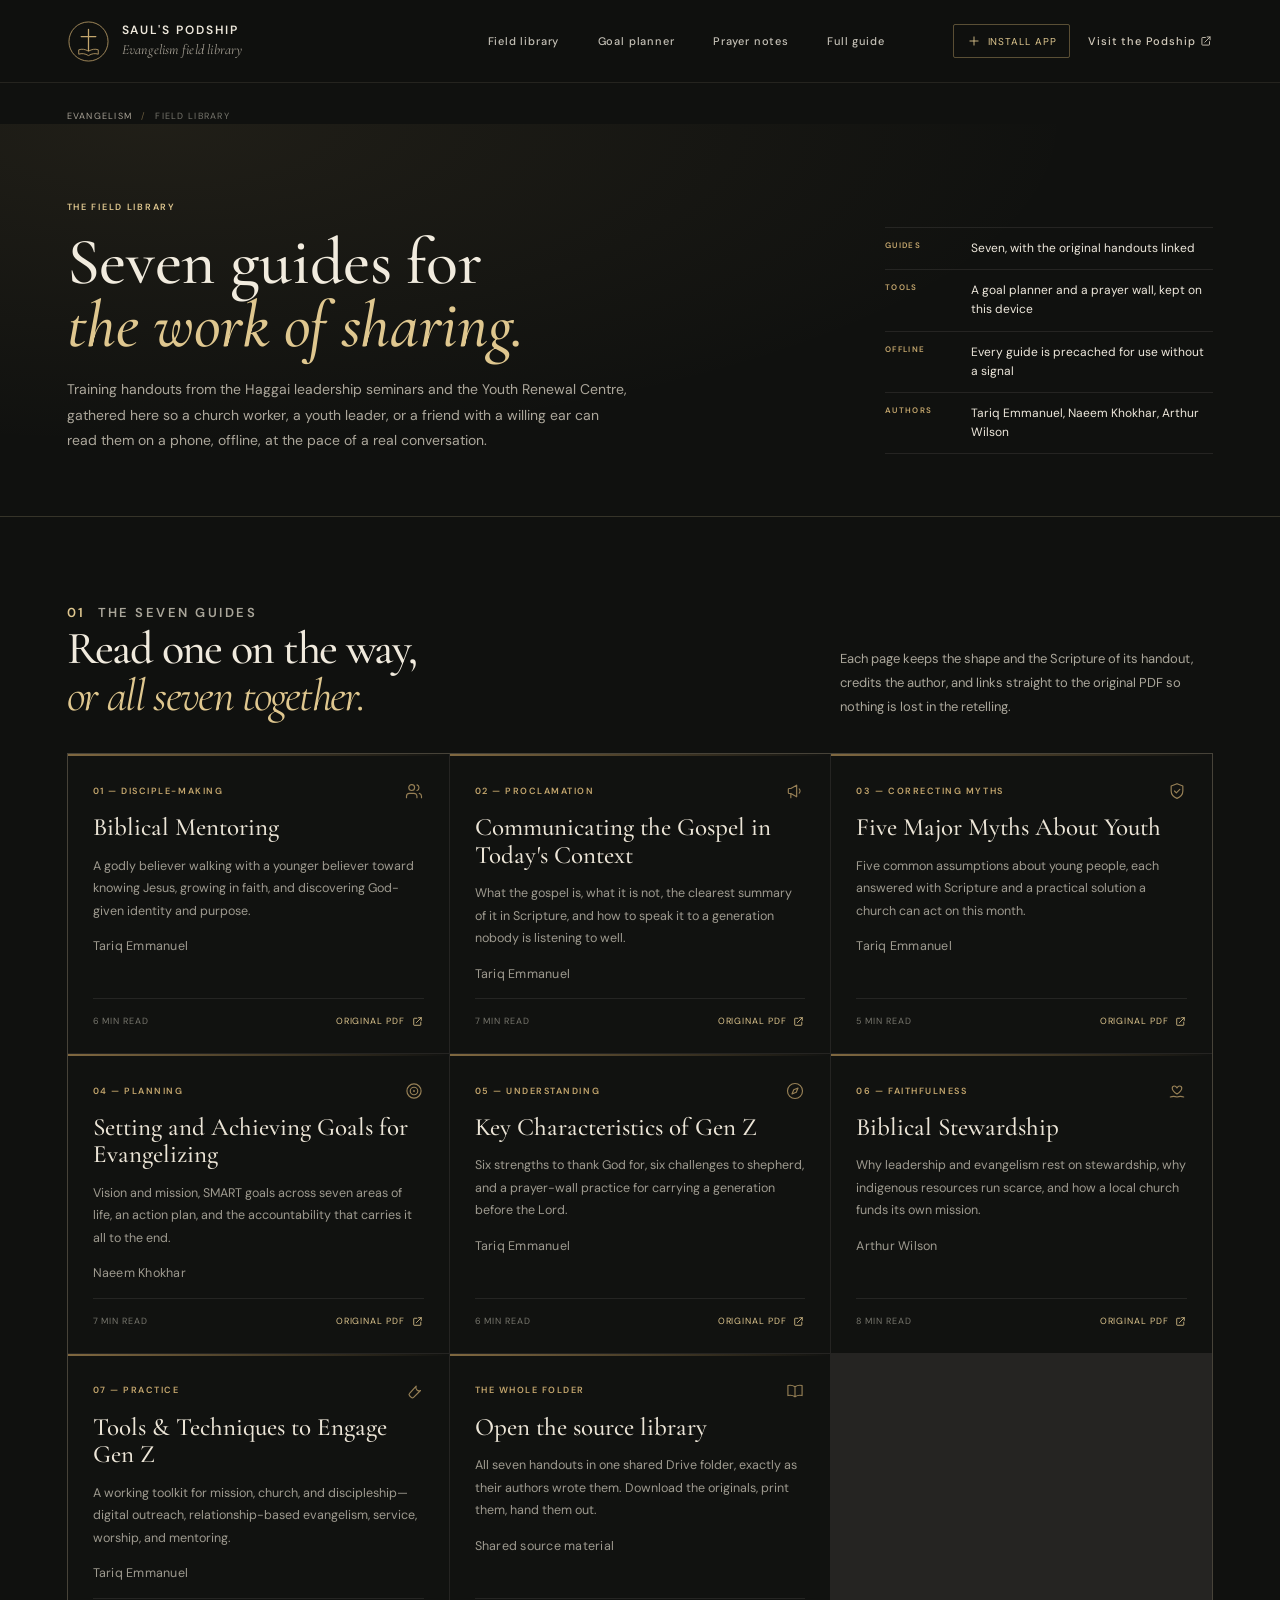
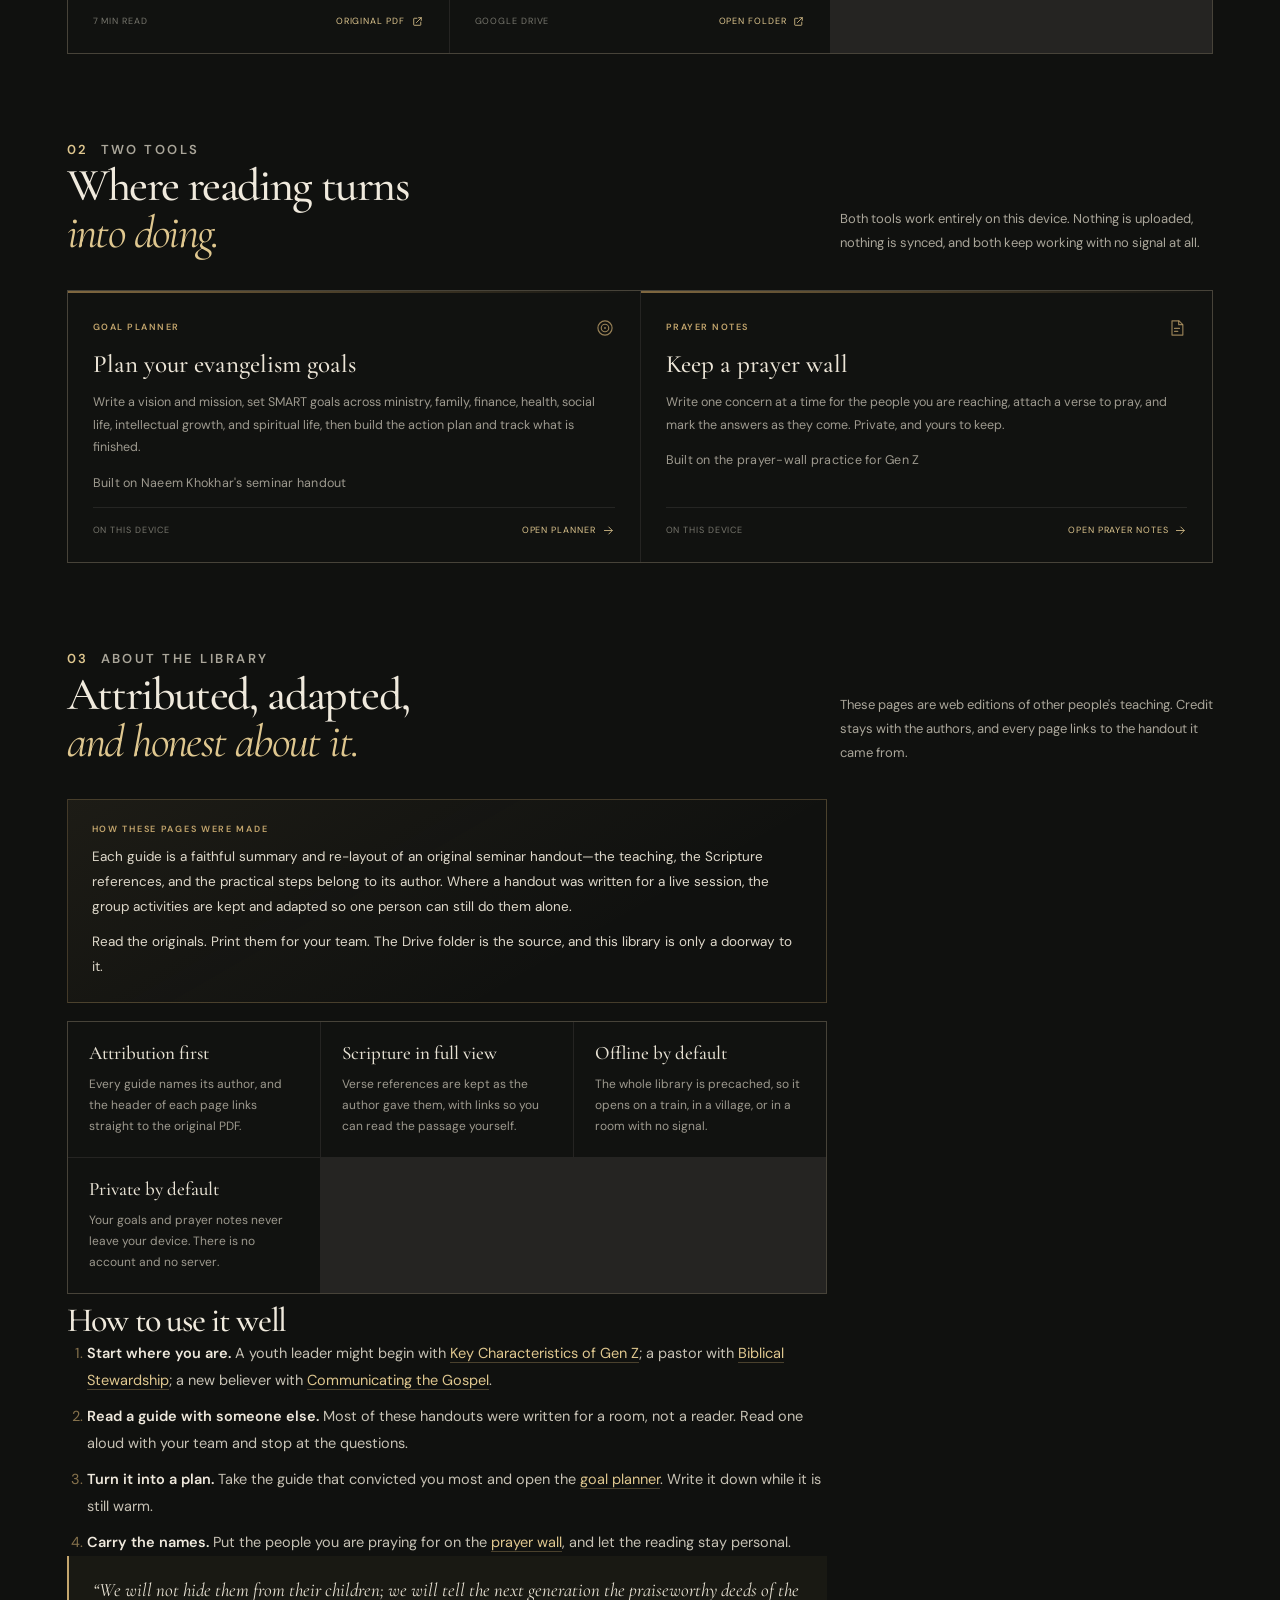
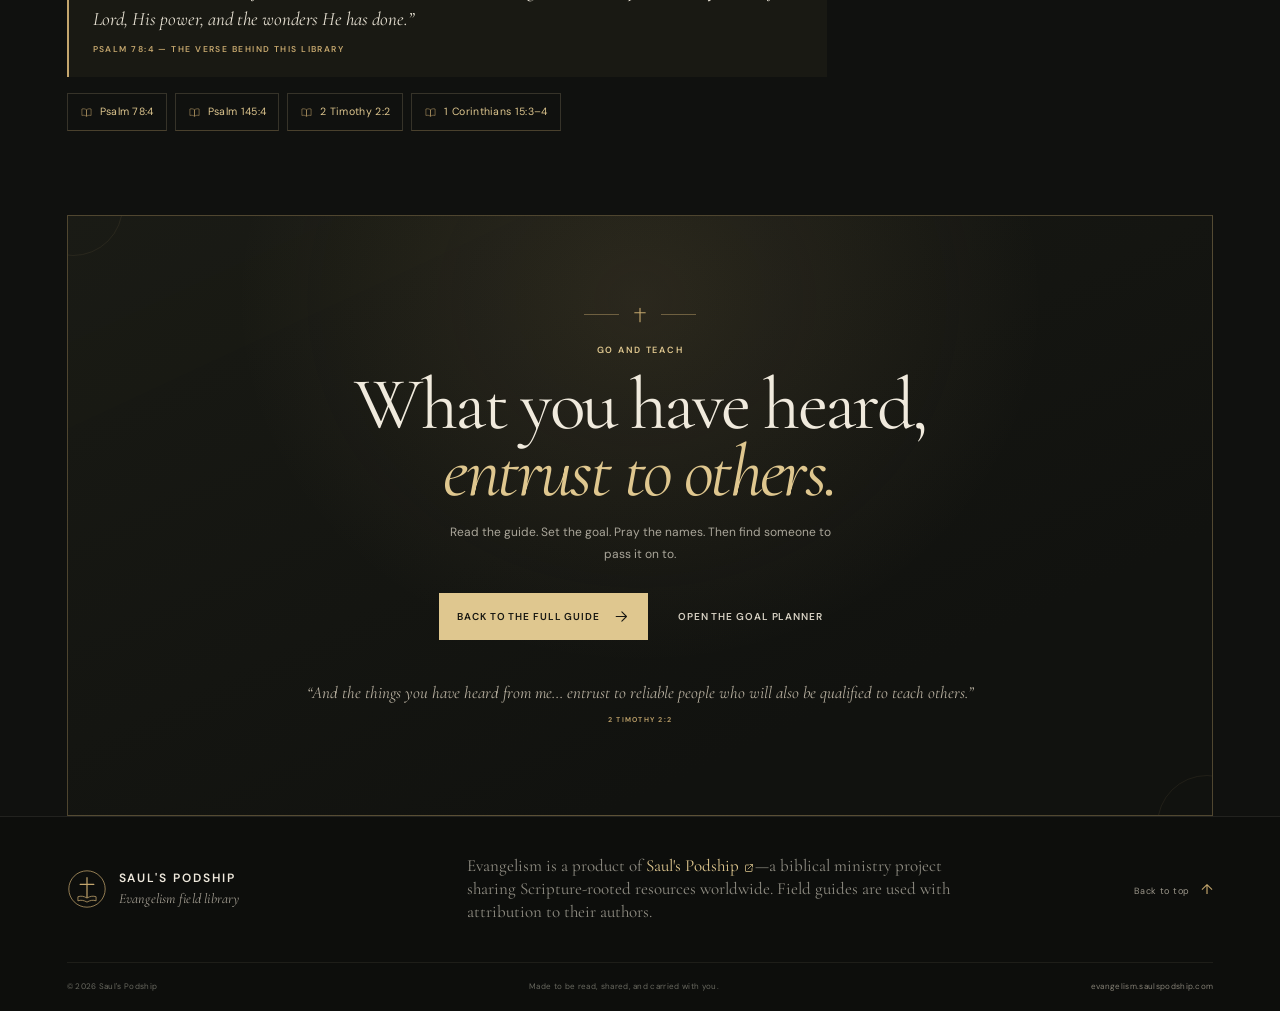
==== library/index.html @ 10848ea8 "Add the PDF-based evangelism field library Adds /library/ as a second axis of the site: seven attrib" ====
<!doctype html>
<html lang="en">
<head>
  <meta charset="utf-8">
  <meta name="viewport" content="width=device-width, initial-scale=1">
  <meta name="theme-color" content="#10110f">
  <meta name="color-scheme" content="dark">
  <meta name="mobile-web-app-capable" content="yes">
  <meta name="apple-mobile-web-app-capable" content="yes">
  <meta name="apple-mobile-web-app-title" content="Field Library">
  <meta name="apple-mobile-web-app-status-bar-style" content="black-translucent">
  <meta name="description" content="The Evangelism Field Library from Saul's Podship: seven attributed guides on mentoring, communicating the gospel, Gen Z, stewardship, and goal setting—plus an on-device goal planner and prayer-note tool.">
  <meta property="og:type" content="website">
  <meta property="og:title" content="The Field Library — Evangelism by Saul's Podship">
  <meta property="og:description" content="Seven attributed field guides, an evangelism goal planner, and a private prayer wall. Readable offline, carried with you.">
  <meta property="og:url" content="https://evangelism.saulspodship.com/library/">
  <meta property="og:image" content="https://www.saulspodship.com/images/hero/last-supper-v2-1920.jpg">
  <meta name="twitter:card" content="summary_large_image">
  <link rel="canonical" href="https://evangelism.saulspodship.com/library/">
  <link rel="icon" href="../icon.svg" type="image/svg+xml">
  <link rel="apple-touch-icon" href="../icons/icon-192.png">
  <link rel="manifest" href="../manifest.webmanifest">
  <link rel="preconnect" href="https://fonts.googleapis.com">
  <link rel="preconnect" href="https://fonts.gstatic.com" crossorigin>
  <link href="https://fonts.googleapis.com/css2?family=Cormorant+Garamond:ital,wght@0,400;0,500;0,600;1,400;1,500;1,600&family=DM+Sans:wght@400;500;600;700&display=swap" rel="stylesheet">
  <link rel="stylesheet" href="../styles.css">
  <link rel="stylesheet" href="./library.css">
  <title>The Field Library — Evangelism by Saul's Podship</title>
  <script type="application/ld+json">
    {
      "@context": "https://schema.org",
      "@type": "CollectionPage",
      "name": "The Field Library — Evangelism by Saul's Podship",
      "url": "https://evangelism.saulspodship.com/library/",
      "description": "Seven attributed field guides on evangelism, mentoring, Gen Z, stewardship, and goal setting, with an on-device goal planner and prayer-note tool.",
      "isPartOf": { "@type": "WebApplication", "name": "Evangelism — A field guide by Saul's Podship", "url": "https://evangelism.saulspodship.com/" },
      "publisher": { "@type": "Organization", "name": "Saul's Podship", "url": "https://www.saulspodship.com/" }
    }
  </script>
</head>
<body>
  <a class="skip-link" href="#main">Skip to content</a>
  <svg class="icon-definitions" xmlns="http://www.w3.org/2000/svg" aria-hidden="true" focusable="false">
    <symbol id="icon-arrow" viewBox="0 0 24 24"><path d="M4.5 12h14M12.5 5.5 19 12l-6.5 6.5" fill="none" stroke="currentColor" stroke-linecap="round" stroke-linejoin="round" stroke-width="1.5"/></symbol>
    <symbol id="icon-external" viewBox="0 0 24 24"><path d="M14 5h5v5M19 5l-9 9M18 13v5a1 1 0 0 1-1 1H6a1 1 0 0 1-1-1V7a1 1 0 0 1 1-1h5" fill="none" stroke="currentColor" stroke-linecap="round" stroke-linejoin="round" stroke-width="1.5"/></symbol>
    <symbol id="icon-plus" viewBox="0 0 24 24"><path d="M12 5v14M5 12h14" fill="none" stroke="currentColor" stroke-linecap="round" stroke-width="1.5"/></symbol>
    <symbol id="icon-spark" viewBox="0 0 24 24"><path d="M12 2.8 14.2 9.8 21.2 12l-7 2.2-2.2 7-2.2-7L2.8 12l7-2.2L12 2.8Z" fill="none" stroke="currentColor" stroke-linejoin="round" stroke-width="1.35"/></symbol>
    <symbol id="icon-book" viewBox="0 0 24 24"><path d="M3.5 5.5c3.1-.9 5.8-.4 8.5 1.5v12c-2.7-1.9-5.4-2.4-8.5-1.5v-12ZM20.5 5.5c-3.1-.9-5.8-.4-8.5 1.5v12c2.7-1.9 5.4-2.4 8.5-1.5v-12Z" fill="none" stroke="currentColor" stroke-linejoin="round" stroke-width="1.35"/></symbol>
    <symbol id="icon-cross" viewBox="0 0 24 24"><path d="M12 3v18M5 9h14" fill="none" stroke="currentColor" stroke-linecap="round" stroke-width="1.5"/></symbol>
    <symbol id="icon-people" viewBox="0 0 24 24"><path d="M15.5 20v-1.6a3.6 3.6 0 0 0-3.6-3.6H6.6A3.6 3.6 0 0 0 3 18.4V20M9.25 11.4a3.5 3.5 0 1 0 0-7 3.5 3.5 0 0 0 0 7ZM21 20v-1.6a3.6 3.6 0 0 0-2.7-3.48M15.6 4.62a3.6 3.6 0 0 1 0 6.76" fill="none" stroke="currentColor" stroke-linecap="round" stroke-linejoin="round" stroke-width="1.4"/></symbol>
    <symbol id="icon-compass" viewBox="0 0 24 24"><circle cx="12" cy="12" r="9" fill="none" stroke="currentColor" stroke-width="1.4"/><path d="m15.6 8.4-2.1 5.1-5.1 2.1 2.1-5.1 5.1-2.1Z" fill="none" stroke="currentColor" stroke-linejoin="round" stroke-width="1.4"/></symbol>
    <symbol id="icon-megaphone" viewBox="0 0 24 24"><path d="M4 10v4a1 1 0 0 0 1 1h2l7 4V5L7 9H5a1 1 0 0 0-1 1ZM17 9.5a3.5 3.5 0 0 1 0 5M7 15v5" fill="none" stroke="currentColor" stroke-linecap="round" stroke-linejoin="round" stroke-width="1.4"/></symbol>
    <symbol id="icon-target" viewBox="0 0 24 24"><circle cx="12" cy="12" r="8.5" fill="none" stroke="currentColor" stroke-width="1.4"/><circle cx="12" cy="12" r="4.5" fill="none" stroke="currentColor" stroke-width="1.4"/><circle cx="12" cy="12" r="1.1" fill="currentColor"/></symbol>
    <symbol id="icon-shield" viewBox="0 0 24 24"><path d="M12 3.2 19 6v6c0 4.2-2.9 7.2-7 8.8-4.1-1.6-7-4.6-7-8.8V6l7-2.8Z" fill="none" stroke="currentColor" stroke-linejoin="round" stroke-width="1.4"/><path d="m9 12 2.2 2.2L15.4 10" fill="none" stroke="currentColor" stroke-linecap="round" stroke-linejoin="round" stroke-width="1.4"/></symbol>
    <symbol id="icon-chart" viewBox="0 0 24 24"><path d="M4 20h16M7.5 20v-6.5M12 20V7M16.5 20v-9.5" fill="none" stroke="currentColor" stroke-linecap="round" stroke-width="1.5"/></symbol>
    <symbol id="icon-tool" viewBox="0 0 24 24"><path d="M14.6 6.2a3.9 3.9 0 0 0 5.2 5.2l-8.3 8.3a2 2 0 0 1-2.8 0l-2-2a2 2 0 0 1 0-2.8l7.9-8.7Z" fill="none" stroke="currentColor" stroke-linecap="round" stroke-linejoin="round" stroke-width="1.4"/></symbol>
    <symbol id="icon-note" viewBox="0 0 24 24"><path d="M6 3.5h8.5L19 8v12.5H6V3.5Z" fill="none" stroke="currentColor" stroke-linejoin="round" stroke-width="1.4"/><path d="M14 3.7V8h4.3M9 12.5h6M9 16h4" fill="none" stroke="currentColor" stroke-linecap="round" stroke-width="1.4"/></symbol>
    <symbol id="icon-lock" viewBox="0 0 24 24"><rect x="5" y="10.5" width="14" height="9.5" rx="1.6" fill="none" stroke="currentColor" stroke-width="1.4"/><path d="M8.5 10.5V8a3.5 3.5 0 0 1 7 0v2.5" fill="none" stroke="currentColor" stroke-linecap="round" stroke-width="1.4"/></symbol>
    <symbol id="icon-check" viewBox="0 0 24 24"><path d="m5 12.5 4.5 4.5L19 7" fill="none" stroke="currentColor" stroke-linecap="round" stroke-linejoin="round" stroke-width="1.6"/></symbol>
    <symbol id="icon-hands" viewBox="0 0 24 24"><path d="M12 8.4S10.8 6 8.9 6a2.6 2.6 0 0 0-2.6 2.6c0 3.2 5.7 7 5.7 7s5.7-3.8 5.7-7A2.6 2.6 0 0 0 15.1 6C13.2 6 12 8.4 12 8.4Z" fill="none" stroke="currentColor" stroke-linejoin="round" stroke-width="1.4"/><path d="M4 19.2c2.6-1 5.3-1 8 0 2.7-1 5.4-1 8 0" fill="none" stroke="currentColor" stroke-linecap="round" stroke-width="1.4"/></symbol>
  </svg>

  <header class="site-header">
    <div class="container header-inner">
      <a class="brand" href="../index.html#top" aria-label="Saul's Podship Evangelism, back to the main guide">
        <span class="brand-mark" aria-hidden="true">
          <svg viewBox="0 0 44 44" fill="none">
            <circle cx="22" cy="22" r="20" stroke="currentColor" stroke-width=".8"/>
            <path d="M22 9.5v25M14.5 17h15" stroke="currentColor" stroke-width="1.3" stroke-linecap="round"/>
            <path d="M12 30.5c3.2-1.1 6.4-.7 10 1.4 3.6-2.1 6.8-2.5 10-1.4V35c-3.2-1.1-6.4-.7-10 1.4-3.6-2.1-6.8-2.5-10-1.4v-4.5Z" fill="#10110f" stroke="currentColor" stroke-width=".85" stroke-linejoin="round"/>
          </svg>
        </span>
        <span class="brand-copy">
          <strong>Saul's Podship</strong>
          <span>Evangelism field library</span>
        </span>
      </a>

      <nav class="primary-nav" id="primary-navigation" aria-label="Main navigation">
        <a href="./index.html" aria-current="page">Field library</a>
        <a href="./goal-planner.html">Goal planner</a>
        <a href="./prayer-notes.html">Prayer notes</a>
        <a href="../index.html">Full guide</a>
      </nav>

      <div class="header-actions">
        <button class="install-button" id="install-app" type="button" aria-label="Install the Evangelism field guide">
          <svg class="icon" aria-hidden="true"><use href="#icon-plus"/></svg>
          <span>Install app</span>
        </button>
        <a class="header-parent-link" href="https://www.saulspodship.com/" target="_blank" rel="noopener noreferrer">
          Visit the Podship <svg class="icon" aria-hidden="true"><use href="#icon-external"/></svg>
        </a>
      </div>

      <button class="menu-toggle" id="menu-toggle" type="button" aria-expanded="false" aria-controls="primary-navigation" aria-label="Open navigation menu">
        <span></span><span></span>
      </button>
    </div>
  </header>

  <main id="main">
    <nav class="container lib-breadcrumb" aria-label="Breadcrumb">
      <a href="../index.html">Evangelism</a>
      <span aria-hidden="true">/</span>
      <span>Field library</span>
    </nav>

    <section class="lib-hero" aria-labelledby="library-title">
      <div class="container lib-hero-inner">
        <div>
          <p class="section-kicker"><span>THE FIELD LIBRARY</span></p>
          <h1 id="library-title">Seven guides for<br><em>the work of sharing.</em></h1>
          <p class="lib-lede">Training handouts from the Haggai leadership seminars and the Youth Renewal Centre, gathered here so a church worker, a youth leader, or a friend with a willing ear can read them on a phone, offline, at the pace of a real conversation.</p>
        </div>
        <div class="lib-hero-aside">
          <ul class="lib-meta-list">
            <li><span class="lib-meta-label">Guides</span><span>Seven, with the original handouts linked</span></li>
            <li><span class="lib-meta-label">Tools</span><span>A goal planner and a prayer wall, kept on this device</span></li>
            <li><span class="lib-meta-label">Offline</span><span>Every guide is precached for use without a signal</span></li>
            <li><span class="lib-meta-label">Authors</span><span>Tariq Emmanuel, Naeem Khokhar, Arthur Wilson</span></li>
          </ul>
        </div>
      </div>
    </section>

    <section class="lib-section" aria-labelledby="guides-title">
      <div class="container">
        <div class="lib-section-head">
          <div>
            <p class="section-kicker"><span>01</span> THE SEVEN GUIDES</p>
            <h2 id="guides-title">Read one on the way,<br><em>or all seven together.</em></h2>
          </div>
          <p>Each page keeps the shape and the Scripture of its handout, credits the author, and links straight to the original PDF so nothing is lost in the retelling.</p>
        </div>

        <div class="lib-grid">
          <article class="lib-card">
            <span class="lib-card-tag" aria-hidden="true"></span>
            <div class="lib-card-top"><span>01 — Disciple-making</span><svg class="icon" aria-hidden="true"><use href="#icon-people"/></svg></div>
            <h3><a href="./biblical-mentoring.html">Biblical Mentoring</a></h3>
            <p>A godly believer walking with a younger believer toward knowing Jesus, growing in faith, and discovering God-given identity and purpose.</p>
            <p class="lib-author">Tariq Emmanuel</p>
            <div class="lib-card-foot">
              <span>6 min read</span>
              <a href="https://drive.google.com/file/d/1ynScrq-O4q6jLGSAir9Ioj8bhAijaUOs/view" target="_blank" rel="noopener noreferrer">Original PDF <svg class="icon" aria-hidden="true"><use href="#icon-external"/></svg></a>
            </div>
          </article>

          <article class="lib-card">
            <span class="lib-card-tag" aria-hidden="true"></span>
            <div class="lib-card-top"><span>02 — Proclamation</span><svg class="icon" aria-hidden="true"><use href="#icon-megaphone"/></svg></div>
            <h3><a href="./communicating-the-gospel.html">Communicating the Gospel in Today's Context</a></h3>
            <p>What the gospel is, what it is not, the clearest summary of it in Scripture, and how to speak it to a generation nobody is listening to well.</p>
            <p class="lib-author">Tariq Emmanuel</p>
            <div class="lib-card-foot">
              <span>7 min read</span>
              <a href="https://drive.google.com/file/d/19FvlzuVMt7J4-38k6rBuWRopaPfUZZEh/view" target="_blank" rel="noopener noreferrer">Original PDF <svg class="icon" aria-hidden="true"><use href="#icon-external"/></svg></a>
            </div>
          </article>

          <article class="lib-card">
            <span class="lib-card-tag" aria-hidden="true"></span>
            <div class="lib-card-top"><span>03 — Correcting myths</span><svg class="icon" aria-hidden="true"><use href="#icon-shield"/></svg></div>
            <h3><a href="./five-myths-about-youth.html">Five Major Myths About Youth</a></h3>
            <p>Five common assumptions about young people, each answered with Scripture and a practical solution a church can act on this month.</p>
            <p class="lib-author">Tariq Emmanuel</p>
            <div class="lib-card-foot">
              <span>5 min read</span>
              <a href="https://drive.google.com/file/d/1_p_4QWaXcfVRJP1x6jk6FS_qruJcHsa_/view" target="_blank" rel="noopener noreferrer">Original PDF <svg class="icon" aria-hidden="true"><use href="#icon-external"/></svg></a>
            </div>
          </article>

          <article class="lib-card">
            <span class="lib-card-tag" aria-hidden="true"></span>
            <div class="lib-card-top"><span>04 — Planning</span><svg class="icon" aria-hidden="true"><use href="#icon-target"/></svg></div>
            <h3><a href="./setting-goals-for-evangelism.html">Setting and Achieving Goals for Evangelizing</a></h3>
            <p>Vision and mission, SMART goals across seven areas of life, an action plan, and the accountability that carries it all to the end.</p>
            <p class="lib-author">Naeem Khokhar</p>
            <div class="lib-card-foot">
              <span>7 min read</span>
              <a href="https://drive.google.com/file/d/1lPfp-_ON4Vf00RZq3TuOQ8KZ8VHHA5n0/view" target="_blank" rel="noopener noreferrer">Original PDF <svg class="icon" aria-hidden="true"><use href="#icon-external"/></svg></a>
            </div>
          </article>

          <article class="lib-card">
            <span class="lib-card-tag" aria-hidden="true"></span>
            <div class="lib-card-top"><span>05 — Understanding</span><svg class="icon" aria-hidden="true"><use href="#icon-compass"/></svg></div>
            <h3><a href="./key-characteristics-of-gen-z.html">Key Characteristics of Gen Z</a></h3>
            <p>Six strengths to thank God for, six challenges to shepherd, and a prayer-wall practice for carrying a generation before the Lord.</p>
            <p class="lib-author">Tariq Emmanuel</p>
            <div class="lib-card-foot">
              <span>6 min read</span>
              <a href="https://drive.google.com/file/d/18EgAlajohCLAGQwzQD5lpCmKlpyasyIP/view" target="_blank" rel="noopener noreferrer">Original PDF <svg class="icon" aria-hidden="true"><use href="#icon-external"/></svg></a>
            </div>
          </article>

          <article class="lib-card">
            <span class="lib-card-tag" aria-hidden="true"></span>
            <div class="lib-card-top"><span>06 — Faithfulness</span><svg class="icon" aria-hidden="true"><use href="#icon-hands"/></svg></div>
            <h3><a href="./biblical-stewardship.html">Biblical Stewardship</a></h3>
            <p>Why leadership and evangelism rest on stewardship, why indigenous resources run scarce, and how a local church funds its own mission.</p>
            <p class="lib-author">Arthur Wilson</p>
            <div class="lib-card-foot">
              <span>8 min read</span>
              <a href="https://drive.google.com/file/d/13BKESXDSlxWLw25SxBGKwfJGszP_u2Ku/view" target="_blank" rel="noopener noreferrer">Original PDF <svg class="icon" aria-hidden="true"><use href="#icon-external"/></svg></a>
            </div>
          </article>

          <article class="lib-card">
            <span class="lib-card-tag" aria-hidden="true"></span>
            <div class="lib-card-top"><span>07 — Practice</span><svg class="icon" aria-hidden="true"><use href="#icon-tool"/></svg></div>
            <h3><a href="./tools-to-engage-gen-z.html">Tools &amp; Techniques to Engage Gen Z</a></h3>
            <p>A working toolkit for mission, church, and discipleship—digital outreach, relationship-based evangelism, service, worship, and mentoring.</p>
            <p class="lib-author">Tariq Emmanuel</p>
            <div class="lib-card-foot">
              <span>7 min read</span>
              <a href="https://drive.google.com/file/d/19NKC6oGOgboirW8AQMB58JGB5kgbtbKB/view" target="_blank" rel="noopener noreferrer">Original PDF <svg class="icon" aria-hidden="true"><use href="#icon-external"/></svg></a>
            </div>
          </article>

          <article class="lib-card">
            <span class="lib-card-tag" aria-hidden="true"></span>
            <div class="lib-card-top"><span>The whole folder</span><svg class="icon" aria-hidden="true"><use href="#icon-book"/></svg></div>
            <h3><a href="https://drive.google.com/drive/folders/1Azu7Ndf65LwCeRXCYWHmKSQZjse1ZVE-" target="_blank" rel="noopener noreferrer">Open the source library</a></h3>
            <p>All seven handouts in one shared Drive folder, exactly as their authors wrote them. Download the originals, print them, hand them out.</p>
            <p class="lib-author">Shared source material</p>
            <div class="lib-card-foot">
              <span>Google Drive</span>
              <a href="https://drive.google.com/drive/folders/1Azu7Ndf65LwCeRXCYWHmKSQZjse1ZVE-" target="_blank" rel="noopener noreferrer">Open folder <svg class="icon" aria-hidden="true"><use href="#icon-external"/></svg></a>
            </div>
          </article>
        </div>
      </div>
    </section>

    <section class="lib-section" aria-labelledby="tools-title">
      <div class="container">
        <div class="lib-section-head">
          <div>
            <p class="section-kicker"><span>02</span> TWO TOOLS</p>
            <h2 id="tools-title">Where reading turns<br><em>into doing.</em></h2>
          </div>
          <p>Both tools work entirely on this device. Nothing is uploaded, nothing is synced, and both keep working with no signal at all.</p>
        </div>

        <div class="lib-grid lib-grid-two">
          <article class="lib-card">
            <span class="lib-card-tag" aria-hidden="true"></span>
            <div class="lib-card-top"><span>Goal planner</span><svg class="icon" aria-hidden="true"><use href="#icon-target"/></svg></div>
            <h3><a href="./goal-planner.html">Plan your evangelism goals</a></h3>
            <p>Write a vision and mission, set SMART goals across ministry, family, finance, health, social life, intellectual growth, and spiritual life, then build the action plan and track what is finished.</p>
            <p class="lib-author">Built on Naeem Khokhar's seminar handout</p>
            <div class="lib-card-foot">
              <span>On this device</span>
              <a href="./goal-planner.html">Open planner <svg class="icon" aria-hidden="true"><use href="#icon-arrow"/></svg></a>
            </div>
          </article>

          <article class="lib-card">
            <span class="lib-card-tag" aria-hidden="true"></span>
            <div class="lib-card-top"><span>Prayer notes</span><svg class="icon" aria-hidden="true"><use href="#icon-note"/></svg></div>
            <h3><a href="./prayer-notes.html">Keep a prayer wall</a></h3>
            <p>Write one concern at a time for the people you are reaching, attach a verse to pray, and mark the answers as they come. Private, and yours to keep.</p>
            <p class="lib-author">Built on the prayer-wall practice for Gen Z</p>
            <div class="lib-card-foot">
              <span>On this device</span>
              <a href="./prayer-notes.html">Open prayer notes <svg class="icon" aria-hidden="true"><use href="#icon-arrow"/></svg></a>
            </div>
          </article>
        </div>
      </div>
    </section>

    <section class="lib-section" aria-labelledby="about-title">
      <div class="container">
        <div class="lib-section-head">
          <div>
            <p class="section-kicker"><span>03</span> ABOUT THE LIBRARY</p>
            <h2 id="about-title">Attributed, adapted,<br><em>and honest about it.</em></h2>
          </div>
          <p>These pages are web editions of other people's teaching. Credit stays with the authors, and every page links to the handout it came from.</p>
        </div>

        <div class="lib-prose">
          <div class="lib-callout">
            <span class="micro-label">HOW THESE PAGES WERE MADE</span>
            <p>Each guide is a faithful summary and re-layout of an original seminar handout—the teaching, the Scripture references, and the practical steps belong to its author. Where a handout was written for a live session, the group activities are kept and adapted so one person can still do them alone.</p>
            <p>Read the originals. Print them for your team. The Drive folder is the source, and this library is only a doorway to it.</p>
          </div>

          <div class="lib-pillars">
            <div class="lib-pillar">
              <b>Attribution first</b>
              <p>Every guide names its author, and the header of each page links straight to the original PDF.</p>
            </div>
            <div class="lib-pillar">
              <b>Scripture in full view</b>
              <p>Verse references are kept as the author gave them, with links so you can read the passage yourself.</p>
            </div>
            <div class="lib-pillar">
              <b>Offline by default</b>
              <p>The whole library is precached, so it opens on a train, in a village, or in a room with no signal.</p>
            </div>
            <div class="lib-pillar">
              <b>Private by default</b>
              <p>Your goals and prayer notes never leave your device. There is no account and no server.</p>
            </div>
          </div>

          <h2>How to use it well</h2>
          <ol>
            <li><strong>Start where you are.</strong> A youth leader might begin with <a href="./key-characteristics-of-gen-z.html">Key Characteristics of Gen Z</a>; a pastor with <a href="./biblical-stewardship.html">Biblical Stewardship</a>; a new believer with <a href="./communicating-the-gospel.html">Communicating the Gospel</a>.</li>
            <li><strong>Read a guide with someone else.</strong> Most of these handouts were written for a room, not a reader. Read one aloud with your team and stop at the questions.</li>
            <li><strong>Turn it into a plan.</strong> Take the guide that convicted you most and open the <a href="./goal-planner.html">goal planner</a>. Write it down while it is still warm.</li>
            <li><strong>Carry the names.</strong> Put the people you are praying for on the <a href="./prayer-notes.html">prayer wall</a>, and let the reading stay personal.</li>
          </ol>

          <blockquote>
            “We will not hide them from their children; we will tell the next generation the praiseworthy deeds of the Lord, His power, and the wonders He has done.”
            <cite>Psalm 78:4 — the verse behind this library</cite>
          </blockquote>
          <div class="lib-verses">
            <a class="lib-verse" href="https://www.bible.com/bible/111/PSA.78.4.NIV" target="_blank" rel="noopener noreferrer"><svg class="icon" aria-hidden="true"><use href="#icon-book"/></svg> Psalm 78:4</a>
            <a class="lib-verse" href="https://www.bible.com/bible/111/PSA.145.4.NIV" target="_blank" rel="noopener noreferrer"><svg class="icon" aria-hidden="true"><use href="#icon-book"/></svg> Psalm 145:4</a>
            <a class="lib-verse" href="https://www.bible.com/bible/111/2TI.2.2.NIV" target="_blank" rel="noopener noreferrer"><svg class="icon" aria-hidden="true"><use href="#icon-book"/></svg> 2 Timothy 2:2</a>
            <a class="lib-verse" href="https://www.bible.com/bible/111/1CO.15.3-4.NIV" target="_blank" rel="noopener noreferrer"><svg class="icon" aria-hidden="true"><use href="#icon-book"/></svg> 1 Corinthians 15:3–4</a>
          </div>
        </div>
      </div>
    </section>

    <section class="lib-section">
      <div class="container">
        <div class="closing-panel">
          <div class="closing-ornament" aria-hidden="true"><span></span><svg class="icon"><use href="#icon-cross"/></svg><span></span></div>
          <p class="section-kicker"><span>GO AND TEACH</span></p>
          <h2>What you have heard,<br><em>entrust to others.</em></h2>
          <p>Read the guide. Set the goal. Pray the names. Then find someone to pass it on to.</p>
          <div class="closing-actions">
            <a class="button button-gold" href="../index.html">Back to the full guide <svg class="icon" aria-hidden="true"><use href="#icon-arrow"/></svg></a>
            <a class="button button-quiet" href="./goal-planner.html">Open the goal planner</a>
          </div>
          <div class="closing-scripture">“And the things you have heard from me… entrust to reliable people who will also be qualified to teach others.” <span>2 TIMOTHY 2:2</span></div>
        </div>
      </div>
    </section>
  </main>

  <footer class="site-footer">
    <div class="container footer-main">
      <a class="brand footer-brand" href="./index.html" aria-label="Return to the field library">
        <span class="brand-mark" aria-hidden="true">
          <svg viewBox="0 0 44 44" fill="none">
            <circle cx="22" cy="22" r="20" stroke="currentColor" stroke-width=".8"/>
            <path d="M22 9.5v25M14.5 17h15" stroke="currentColor" stroke-width="1.3" stroke-linecap="round"/>
            <path d="M12 30.5c3.2-1.1 6.4-.7 10 1.4 3.6-2.1 6.8-2.5 10-1.4V35c-3.2-1.1-6.4-.7-10 1.4-3.6-2.1-6.8-2.5-10-1.4v-4.5Z" fill="#10110f" stroke="currentColor" stroke-width=".85" stroke-linejoin="round"/>
          </svg>
        </span>
        <span class="brand-copy"><strong>Saul's Podship</strong><span>Evangelism field library</span></span>
      </a>
      <div class="footer-statement">
        <p>Evangelism is a product of <a href="https://www.saulspodship.com/" target="_blank" rel="noopener noreferrer">Saul's Podship <svg class="icon" aria-hidden="true"><use href="#icon-external"/></svg></a>—a biblical ministry project sharing Scripture-rooted resources worldwide. Field guides are used with attribution to their authors.</p>
      </div>
      <a class="footer-top" href="#main">Back to top <span aria-hidden="true">↑</span></a>
    </div>
    <div class="container footer-bottom"><span>© <span data-year>2026</span> Saul's Podship</span><span>Made to be read, shared, and carried with you.</span><span class="footer-domain">evangelism.saulspodship.com</span></div>
  </footer>

  <div class="toast" id="app-toast" role="status" aria-live="polite" aria-atomic="true"></div>
  <script src="./library.js" defer></script>
</body>
</html>
---- styles.css ----
@charset "UTF-8";

:root {
  color-scheme: dark;
  --ink: #10110f;
  --ink-2: #141511;
  --ink-3: #1a1b16;
  --paper: #eee8dc;
  --paper-dim: #d4ccbd;
  --muted: #a8a296;
  --muted-2: #77766d;
  --gold: #c4a66d;
  --gold-light: #dfc78f;
  --gold-dark: #806840;
  --line: rgba(219, 199, 155, 0.19);
  --line-soft: rgba(238, 232, 220, 0.09);
  --serif: "Cormorant Garamond", Georgia, "Times New Roman", serif;
  --sans: "DM Sans", "Segoe UI", Helvetica, Arial, sans-serif;
  --content: 1192px;
  --gutter: clamp(22px, 5.2vw, 80px);
}

*,
*::before,
*::after {
  box-sizing: border-box;
}

html {
  scroll-behavior: smooth;
  scroll-padding-top: 96px;
  background: var(--ink);
}

body {
  margin: 0;
  min-width: 320px;
  color: var(--paper);
  background: var(--ink);
  font-family: var(--sans);
  font-size: 15px;
  line-height: 1.65;
  -webkit-font-smoothing: antialiased;
  text-rendering: optimizeLegibility;
}

body,
button,
textarea {
  font-family: var(--sans);
}

button,
a {
  -webkit-tap-highlight-color: transparent;
}

button {
  color: inherit;
}

a {
  color: inherit;
  text-decoration: none;
}

button:focus-visible,
a:focus-visible,
textarea:focus-visible,
summary:focus-visible {
  outline: 2px solid var(--gold-light);
  outline-offset: 4px;
}

::selection {
  color: var(--ink);
  background: var(--gold-light);
}

.icon-definitions {
  position: absolute;
  width: 0;
  height: 0;
  overflow: hidden;
}

.icon {
  width: 18px;
  height: 18px;
  display: inline-block;
  flex: 0 0 auto;
  vertical-align: middle;
}

.container {
  width: min(calc(100% - var(--gutter) * 2), var(--content));
  margin-inline: auto;
}

.skip-link {
  position: fixed;
  top: 12px;
  left: 12px;
  z-index: 1000;
  padding: 10px 15px;
  color: var(--ink);
  background: var(--gold-light);
  transform: translateY(-160%);
  transition: transform 180ms ease;
}

.skip-link:focus {
  transform: translateY(0);
}

.site-header {
  position: sticky;
  z-index: 100;
  top: 0;
  border-bottom: 1px solid rgba(224, 210, 177, 0.1);
  background: rgba(16, 17, 15, 0.91);
  backdrop-filter: blur(16px);
  -webkit-backdrop-filter: blur(16px);
}

.header-inner {
  min-height: 82px;
  display: flex;
  align-items: center;
  justify-content: space-between;
  gap: 30px;
}

.brand {
  display: inline-flex;
  align-items: center;
  gap: 12px;
  flex: 0 0 auto;
}

.brand-mark {
  display: grid;
  place-items: center;
  width: 43px;
  height: 43px;
  color: var(--gold);
}

.brand-mark svg {
  width: 100%;
  height: 100%;
}

.brand-copy {
  display: flex;
  flex-direction: column;
  line-height: 1.15;
}

.brand-copy strong {
  font-size: 12px;
  font-weight: 600;
  letter-spacing: 0.16em;
  text-transform: uppercase;
}

.brand-copy > span {
  margin-top: 5px;
  color: var(--muted);
  font-family: var(--serif);
  font-size: 14px;
  font-style: italic;
  letter-spacing: 0.015em;
}

.primary-nav,
.header-actions {
  display: flex;
  align-items: center;
}

.primary-nav {
  gap: clamp(20px, 3vw, 42px);
  margin-left: auto;
  margin-right: clamp(15px, 3vw, 38px);
}

.primary-nav a,
.header-parent-link {
  color: #c4c0b6;
  font-size: 11px;
  font-weight: 500;
  letter-spacing: 0.075em;
  transition: color 180ms ease;
}

.primary-nav a:hover,
.header-parent-link:hover,
.footer-top:hover {
  color: var(--gold-light);
}

.header-actions {
  gap: 18px;
  flex: 0 0 auto;
}

.header-parent-link {
  display: inline-flex;
  align-items: center;
  gap: 4px;
  color: var(--paper-dim);
  white-space: nowrap;
}

.header-parent-link .icon {
  width: 14px;
  height: 14px;
}

.install-button {
  display: inline-flex;
  align-items: center;
  justify-content: center;
  gap: 7px;
  padding: 9px 13px;
  border: 1px solid rgba(196, 166, 109, 0.42);
  border-radius: 2px;
  color: var(--gold-light);
  background: transparent;
  font-size: 10px;
  letter-spacing: 0.09em;
  text-transform: uppercase;
  cursor: pointer;
  transition: color 180ms ease, background 180ms ease, border-color 180ms ease;
}

.install-button:hover,
.install-button.is-ready {
  border-color: var(--gold);
  color: var(--ink);
  background: var(--gold-light);
}

.install-button .icon {
  width: 14px;
  height: 14px;
}

.menu-toggle {
  display: none;
  width: 42px;
  height: 42px;
  padding: 11px;
  border: 1px solid var(--line);
  background: transparent;
  cursor: pointer;
}

.menu-toggle span {
  display: block;
  height: 1px;
  margin: 5px 0;
  background: var(--paper-dim);
  transition: transform 180ms ease;
}

.hero {
  position: relative;
  overflow: hidden;
  isolation: isolate;
  padding-top: clamp(52px, 7vw, 96px);
  background:
    radial-gradient(ellipse at 20% 40%, rgba(116, 94, 55, 0.12), transparent 43%),
    linear-gradient(180deg, #12130f 0%, var(--ink) 100%);
}

.hero::before {
  position: absolute;
  z-index: -1;
  top: 0;
  right: 7%;
  width: 1px;
  height: 100%;
  background: linear-gradient(transparent, rgba(196, 166, 109, 0.12) 18%, rgba(196, 166, 109, 0.08) 78%, transparent);
  content: "";
}

.hero-glow {
  position: absolute;
  z-index: -1;
  top: 10%;
  left: -19%;
  width: 55vw;
  height: 55vw;
  border-radius: 50%;
  background: rgba(104, 87, 54, 0.07);
  filter: blur(80px);
  pointer-events: none;
}

.hero-grid {
  display: grid;
  grid-template-columns: minmax(0, 1.04fr) minmax(340px, 0.86fr);
  gap: clamp(45px, 8vw, 115px);
  align-items: center;
}

.hero-copy {
  position: relative;
  z-index: 1;
  padding: 10px 0 26px;
  animation: rise-in 700ms both;
}

.eyebrow,
.section-kicker,
.micro-label {
  margin: 0;
  color: var(--gold);
  font-size: 9px;
  font-weight: 600;
  letter-spacing: 0.19em;
  line-height: 1.6;
  text-transform: uppercase;
}

.eyebrow {
  display: flex;
  align-items: center;
  gap: 12px;
  margin-bottom: 22px;
}

.eyebrow-dot {
  position: relative;
  display: inline-block;
  width: 6px;
  height: 6px;
  border-radius: 50%;
  background: var(--gold-light);
  box-shadow: 0 0 0 5px rgba(196, 166, 109, 0.11);
}

.hero h1,
h2,
.starter-content h3,
.builder-heading h3,
.gospel-card h3,
.story-outline h3 {
  font-family: var(--serif);
  font-weight: 400;
  letter-spacing: -0.035em;
}

.hero h1 {
  max-width: 690px;
  margin: 0;
  color: #f1ecdf;
  font-size: clamp(56px, 7vw, 94px);
  line-height: 0.93;
}

.hero h1 em,
h2 em,
.purpose-lead em {
  color: var(--gold-light);
  font-weight: 400;
}

.hero-lede {
  max-width: 495px;
  margin: 28px 0 0;
  color: #bbb5a8;
  font-size: 14px;
  line-height: 1.8;
}

.hero-actions,
.closing-actions {
  display: flex;
  align-items: center;
  flex-wrap: wrap;
  gap: 12px;
  margin-top: 31px;
}

.button {
  min-height: 47px;
  display: inline-flex;
  align-items: center;
  justify-content: center;
  gap: 13px;
  padding: 12px 17px;
  border: 1px solid transparent;
  font-size: 10px;
  font-weight: 600;
  letter-spacing: 0.09em;
  line-height: 1.3;
  text-transform: uppercase;
  transition: transform 180ms ease, background 180ms ease, border-color 180ms ease, color 180ms ease;
}

.button:hover {
  transform: translateY(-2px);
}

.button .icon {
  width: 17px;
  height: 17px;
}

.button-gold {
  border-color: var(--gold-light);
  color: #171712;
  background: var(--gold-light);
}

.button-gold:hover {
  border-color: #f2dcaa;
  background: #f2dcaa;
}

.button-quiet {
  border-color: transparent;
  color: #d6d0c2;
  background: transparent;
}

.button-quiet:hover {
  color: var(--gold-light);
}

.play-mark {
  display: grid;
  place-items: center;
  width: 25px;
  height: 25px;
  border: 1px solid rgba(196, 166, 109, 0.54);
  border-radius: 50%;
  color: var(--gold-light);
  font-size: 13px;
  line-height: 1;
}

.hero-principles {
  display: flex;
  align-items: center;
  gap: 13px;
  margin-top: 40px;
  color: #b8b2a5;
  font-size: 10px;
  letter-spacing: 0.025em;
}

.hero-principles span {
  display: inline-flex;
  align-items: center;
  gap: 7px;
}

.hero-principles .icon {
  width: 15px;
  height: 15px;
  color: var(--gold);
}

.hero-principles i {
  width: 3px;
  height: 3px;
  border-radius: 50%;
  background: var(--gold-dark);
}

.hero-byline {
  margin: 24px 0 0;
  color: var(--muted-2);
  font-size: 10px;
  letter-spacing: 0.045em;
}

.hero-byline a {
  color: var(--paper-dim);
  border-bottom: 1px solid rgba(196, 166, 109, 0.32);
  transition: color 180ms ease;
}

.hero-byline a:hover {
  color: var(--gold-light);
}

.hero-byline .icon {
  width: 11px;
  height: 11px;
}

.hero-art {
  position: relative;
  min-height: 568px;
  height: clamp(500px, 49vw, 665px);
  margin: 0;
  overflow: hidden;
  border: 1px solid rgba(213, 190, 143, 0.33);
  background:
    radial-gradient(ellipse at 50% 40%, rgba(154, 119, 70, 0.24), transparent 38%),
    linear-gradient(160deg, #35332a, #171812 64%, #10110f);
  box-shadow: 0 25px 90px rgba(0, 0, 0, 0.28);
  animation: rise-in 800ms 80ms both;
}

.hero-art::after {
  position: absolute;
  inset: 12px;
  border: 1px solid rgba(230, 214, 177, 0.25);
  content: "";
  pointer-events: none;
}

.hero-art img {
  position: absolute;
  inset: 0;
  width: 100%;
  height: 100%;
  object-fit: cover;
  object-position: 47% 36%;
  filter: saturate(0.77) contrast(1.08) brightness(0.78);
}

.hero-art-wash {
  position: absolute;
  inset: 0;
  background:
    linear-gradient(180deg, rgba(12, 13, 11, 0.32) 0%, rgba(14, 14, 12, 0.02) 36%, rgba(12, 13, 11, 0.72) 74%, rgba(12, 13, 11, 0.94) 100%),
    linear-gradient(90deg, rgba(16, 17, 15, 0.1), transparent 45%, rgba(16, 17, 15, 0.18));
}

.art-topline {
  position: absolute;
  z-index: 1;
  top: 32px;
  right: 34px;
  left: 34px;
  display: flex;
  justify-content: space-between;
  color: rgba(245, 238, 223, 0.78);
  font-size: 8px;
  font-weight: 500;
  letter-spacing: 0.18em;
}

.art-verse {
  position: absolute;
  z-index: 1;
  right: 35px;
  bottom: 62px;
  left: 35px;
  padding-left: 21px;
  border-left: 1px solid var(--gold-light);
}

.art-verse-kicker {
  display: flex;
  align-items: center;
  gap: 7px;
  color: var(--gold-light);
  font-size: 8px;
  font-weight: 600;
  letter-spacing: 0.19em;
}

.art-verse-kicker .icon {
  width: 13px;
  height: 13px;
}

.art-verse blockquote {
  max-width: 360px;
  margin: 14px 0 9px;
  color: #f3ecdb;
  font-family: var(--serif);
  font-size: clamp(30px, 3.3vw, 46px);
  font-weight: 400;
  line-height: 0.98;
  letter-spacing: -0.02em;
}

.art-verse cite {
  color: var(--gold-light);
  font-size: 8px;
  font-style: normal;
  font-weight: 600;
  letter-spacing: 0.2em;
}

.art-caption {
  position: absolute;
  right: 35px;
  bottom: 24px;
  z-index: 1;
  color: rgba(238, 232, 220, 0.52);
  font-size: 8px;
  letter-spacing: 0.04em;
}

.hero-bottomline {
  display: grid;
  grid-template-columns: 1fr 1.2fr 1fr;
  align-items: center;
  min-height: 79px;
  margin-top: 23px;
  border-top: 1px solid var(--line-soft);
  color: #8c897f;
}

.hero-bottomline > span,
.hero-bottomline > a {
  font-size: 8px;
  font-weight: 500;
  letter-spacing: 0.15em;
  text-transform: uppercase;
}

.hero-bottomline > span {
  display: inline-flex;
  align-items: center;
  gap: 12px;
}

.hero-bottomline > span i {
  width: 24px;
  height: 1px;
  background: var(--gold-dark);
}

.hero-bottomline p {
  margin: 0;
  color: #b4ad9f;
  font-family: var(--serif);
  font-size: 16px;
  font-style: italic;
  text-align: center;
}

.hero-bottomline > a {
  justify-self: end;
  color: var(--gold-light);
  transition: color 180ms ease;
}

.hero-bottomline > a:hover {
  color: #f3dfa9;
}

.hero-bottomline > a span {
  margin-left: 9px;
  font-size: 14px;
}

.purpose-strip {
  display: grid;
  grid-template-columns: 1.15fr auto 1fr auto;
  align-items: center;
  gap: 37px;
  min-height: 160px;
  margin-top: 32px;
  padding: 27px 30px;
  border: 1px solid rgba(219, 199, 155, 0.19);
  background: linear-gradient(105deg, rgba(196, 166, 109, 0.075), rgba(255, 255, 255, 0.012) 54%, transparent);
}

.purpose-lead .micro-label,
.purpose-note .micro-label {
  color: var(--gold);
}

.purpose-lead p {
  margin: 7px 0 0;
  font-family: var(--serif);
  font-size: clamp(22px, 2.5vw, 30px);
  line-height: 1.04;
  letter-spacing: -0.025em;
}

.purpose-lead em {
  font-style: italic;
}

.purpose-divider {
  display: grid;
  place-items: center;
  width: 44px;
  height: 44px;
  border: 1px solid rgba(196, 166, 109, 0.36);
  border-radius: 50%;
  color: var(--gold);
}

.purpose-divider .icon {
  width: 17px;
  height: 17px;
}

.purpose-note {
  max-width: 280px;
  margin: 0;
  color: #bcb6a9;
  font-family: var(--serif);
  font-size: 20px;
  font-style: italic;
  line-height: 1.25;
}

.purpose-link {
  display: grid;
  place-items: center;
  width: 38px;
  height: 38px;
  border: 1px solid rgba(196, 166, 109, 0.35);
  border-radius: 50%;
  color: var(--gold-light);
  transition: color 180ms ease, background 180ms ease;
}

.purpose-link:hover {
  color: var(--ink);
  background: var(--gold-light);
}

.purpose-link .icon {
  width: 16px;
  height: 16px;
}

.section {
  padding: clamp(86px, 11vw, 145px) 0;
}

.gospel-section {
  padding-bottom: clamp(82px, 9vw, 120px);
}

.section-heading {
  display: grid;
  grid-template-columns: minmax(0, 1.2fr) minmax(260px, 0.66fr);
  gap: 58px;
  align-items: end;
  margin-bottom: 45px;
}

.section-kicker {
  display: flex;
  align-items: center;
  gap: 12px;
  margin-bottom: 17px;
}

.section-kicker > span {
  color: var(--gold-light);
}

.section-heading h2,
.conversation-copy h2,
.story-copy h2,
.questions-copy h2,
.closing-panel h2 {
  margin: 0;
  color: #f0eadd;
  font-size: clamp(44px, 5.7vw, 74px);
  line-height: 0.9;
}

.section-intro {
  max-width: 385px;
  margin: 0;
  color: #aaa69a;
  font-size: 13px;
  line-height: 1.9;
}

.gospel-grid {
  display: grid;
  grid-template-columns: repeat(4, minmax(0, 1fr));
  border-top: 1px solid var(--line);
  border-bottom: 1px solid var(--line);
}

.gospel-card {
  min-height: 287px;
  display: flex;
  flex-direction: column;
  padding: 25px 26px 23px;
  border-right: 1px solid var(--line);
  background: rgba(255, 255, 255, 0.006);
  transition: background 200ms ease, transform 200ms ease;
}

.gospel-card:first-child {
  border-left: 1px solid var(--line);
}

.gospel-card:hover {
  background: rgba(196, 166, 109, 0.047);
  transform: translateY(-3px);
}

.card-meta {
  display: flex;
  align-items: center;
  justify-content: space-between;
  color: var(--gold);
  font-size: 9px;
  letter-spacing: 0.15em;
}

.card-meta .icon {
  width: 18px;
  height: 18px;
  color: var(--gold-light);
}

.gospel-card h3 {
  margin: 36px 0 12px;
  color: #ece5d7;
  font-size: clamp(24px, 2.5vw, 32px);
  line-height: 0.98;
}

.gospel-card p {
  margin: 0 0 22px;
  color: #a9a59a;
  font-size: 11px;
  line-height: 1.75;
}

.scripture-link,
.gospel-summary a,
.faq-answer a {
  display: inline-flex;
  align-items: center;
  gap: 6px;
  margin-top: auto;
  color: var(--gold-light);
  font-size: 9px;
  font-weight: 600;
  letter-spacing: 0.065em;
  transition: color 180ms ease;
}

.scripture-link:hover,
.gospel-summary a:hover,
.faq-answer a:hover {
  color: #f4deaa;
}

.scripture-link .icon,
.gospel-summary a .icon,
.faq-answer a .icon {
  width: 13px;
  height: 13px;
}

.gospel-card-featured {
  background: linear-gradient(160deg, rgba(196, 166, 109, 0.1), rgba(196, 166, 109, 0.018));
}

.gospel-summary {
  position: relative;
  display: flex;
  align-items: center;
  gap: 22px;
  min-height: 132px;
  margin-top: 34px;
  padding: 25px 29px;
  overflow: hidden;
  border: 1px solid rgba(196, 166, 109, 0.34);
  background: linear-gradient(104deg, rgba(196, 166, 109, 0.1), rgba(196, 166, 109, 0.025) 60%, rgba(255, 255, 255, 0.015));
}

.summary-mark {
  display: grid;
  place-items: center;
  width: 49px;
  height: 49px;
  flex: 0 0 auto;
  border: 1px solid rgba(196, 166, 109, 0.46);
  border-radius: 50%;
  color: var(--gold-light);
}

.summary-mark .icon {
  width: 21px;
  height: 21px;
}

.summary-copy {
  position: relative;
  z-index: 1;
}

.summary-copy .micro-label {
  font-size: 8px;
}

.summary-copy p {
  margin: 4px 0 2px;
  color: #eee7d9;
  font-family: var(--serif);
  font-size: clamp(20px, 2.3vw, 27px);
  line-height: 1.12;
}

.gospel-summary a {
  font-size: 8px;
}

.summary-reference {
  position: absolute;
  top: -52px;
  right: 26px;
  color: rgba(196, 166, 109, 0.07);
  font-family: var(--serif);
  font-size: 200px;
  line-height: 1;
}

.pastoral-note {
  display: flex;
  align-items: center;
  gap: 9px;
  margin: 17px 0 0;
  color: #8f8b80;
  font-size: 10px;
  line-height: 1.6;
}

.pastoral-note .icon {
  width: 15px;
  height: 15px;
  color: var(--gold);
}

.conversation-section {
  position: relative;
  overflow: hidden;
  border-top: 1px solid rgba(219, 199, 155, 0.11);
  border-bottom: 1px solid rgba(219, 199, 155, 0.11);
  background:
    radial-gradient(ellipse at 79% 50%, rgba(118, 98, 61, 0.1), transparent 36%),
    #131410;
}

.conversation-layout {
  display: grid;
  grid-template-columns: minmax(0, 0.78fr) minmax(420px, 1fr);
  gap: clamp(58px, 9vw, 124px);
  align-items: center;
}

.conversation-copy h2,
.story-copy h2,
.questions-copy h2 {
  margin-bottom: 23px;
}

.conversation-copy > .section-intro,
.story-copy > .section-intro,
.questions-copy > .section-intro {
  max-width: 430px;
}

.practice-list {
  display: grid;
  gap: 0;
  margin: 30px 0 0;
  padding: 0;
  list-style: none;
}

.practice-list li {
  display: flex;
  gap: 13px;
  padding: 13px 0;
  border-top: 1px solid var(--line-soft);
}

.practice-list li > span {
  padding-top: 2px;
  color: var(--gold);
  font-size: 8px;
  letter-spacing: 0.11em;
}

.practice-list p {
  margin: 0;
  color: #a9a59a;
  font-size: 11px;
  line-height: 1.6;
}

.practice-list strong {
  color: #ded8cc;
  font-weight: 500;
}

.conversation-footnote {
  display: flex;
  align-items: flex-start;
  gap: 9px;
  margin: 23px 0 0;
  color: #817f76;
  font-family: var(--serif);
  font-size: 14px;
  font-style: italic;
  line-height: 1.55;
}

.conversation-footnote .icon {
  margin-top: 2px;
  width: 14px;
  height: 14px;
  flex: 0 0 auto;
  color: var(--gold);
}

.conversation-footnote a {
  color: var(--gold-light);
  white-space: nowrap;
}

.starter-card {
  position: relative;
  padding: clamp(27px, 4vw, 47px);
  border: 1px solid rgba(219, 199, 155, 0.29);
  background:
    radial-gradient(ellipse at 92% 5%, rgba(196, 166, 109, 0.1), transparent 37%),
    linear-gradient(140deg, rgba(32, 32, 26, 0.96), rgba(20, 21, 17, 0.94));
  box-shadow: 0 26px 90px rgba(0, 0, 0, 0.19);
}

.starter-card::before,
.starter-card::after {
  position: absolute;
  width: 22px;
  height: 22px;
  border-color: var(--gold-dark);
  border-style: solid;
  content: "";
  pointer-events: none;
}

.starter-card::before {
  top: 8px;
  left: 8px;
  border-width: 1px 0 0 1px;
}

.starter-card::after {
  right: 8px;
  bottom: 8px;
  border-width: 0 1px 1px 0;
}

.starter-topline {
  display: flex;
  align-items: center;
  justify-content: space-between;
  padding-bottom: 20px;
  border-bottom: 1px solid var(--line-soft);
}

.starter-topline .micro-label {
  font-size: 8px;
}

.starter-topline > span:last-child {
  color: #868278;
  font-size: 8px;
  letter-spacing: 0.13em;
}

.starter-content {
  min-height: 279px;
  padding: 33px 0 23px;
}

.starter-eyebrow {
  margin: 0 0 11px;
  color: var(--gold);
  font-size: 8px;
  font-weight: 600;
  letter-spacing: 0.2em;
}

.starter-content h3 {
  max-width: 440px;
  margin: 0;
  color: #f0e9db;
  font-size: clamp(29px, 3.5vw, 43px);
  line-height: 0.99;
}

.starter-description {
  max-width: 390px;
  margin: 14px 0 21px;
  color: #a7a398;
  font-size: 11px;
  line-height: 1.7;
}

.starter-content blockquote {
  margin: 0;
  padding: 14px 17px;
  border-left: 1px solid var(--gold);
  color: #ded6c6;
  background: rgba(196, 166, 109, 0.055);
  font-family: var(--serif);
  font-size: clamp(19px, 2.4vw, 26px);
  font-style: italic;
  line-height: 1.16;
}

.starter-bottomline {
  display: flex;
  align-items: center;
  justify-content: space-between;
  gap: 14px;
  padding-top: 19px;
  border-top: 1px solid var(--line-soft);
}

.starter-tabs {
  display: flex;
  align-items: center;
  flex-wrap: wrap;
  gap: 6px;
}

.starter-tabs button {
  padding: 7px 10px;
  border: 1px solid transparent;
  border-radius: 0;
  color: #918d82;
  background: transparent;
  font-size: 9px;
  cursor: pointer;
  transition: color 160ms ease, border-color 160ms ease, background 160ms ease;
}

.starter-tabs button:hover,
.starter-tabs button.is-active {
  border-color: rgba(196, 166, 109, 0.36);
  color: var(--gold-light);
  background: rgba(196, 166, 109, 0.06);
}

.starter-next {
  display: grid;
  place-items: center;
  width: 38px;
  height: 38px;
  flex: 0 0 auto;
  border: 1px solid rgba(196, 166, 109, 0.38);
  border-radius: 50%;
  color: var(--gold-light);
  background: transparent;
  cursor: pointer;
  transition: color 180ms ease, background 180ms ease, transform 180ms ease;
}

.starter-next:hover {
  color: var(--ink);
  background: var(--gold-light);
  transform: translateX(2px);
}

.starter-next .icon {
  width: 17px;
  height: 17px;
}

.starter-hint {
  margin: 13px 0 0;
  color: #727168;
  font-size: 9px;
  line-height: 1.5;
}

.story-section {
  background: var(--ink);
}

.story-layout {
  display: grid;
  grid-template-columns: minmax(0, 0.8fr) minmax(430px, 1fr);
  gap: clamp(56px, 8vw, 115px);
  align-items: start;
}

.story-outline {
  display: grid;
  grid-template-columns: 1fr;
  margin-top: 34px;
  border-top: 1px solid var(--line-soft);
}

.story-outline > div {
  display: grid;
  grid-template-columns: 35px minmax(110px, 0.44fr) 1fr;
  gap: 9px;
  align-items: baseline;
  padding: 14px 0;
  border-bottom: 1px solid var(--line-soft);
}

.story-outline > div > span {
  color: var(--gold);
  font-size: 8px;
  letter-spacing: 0.12em;
}

.story-outline h3 {
  margin: 0;
  color: #e0d9cb;
  font-size: 20px;
  line-height: 1;
}

.story-outline p {
  margin: 0;
  color: #8f8d83;
  font-size: 10px;
  line-height: 1.5;
}

.story-builder {
  padding: clamp(23px, 3vw, 34px);
  border: 1px solid var(--line);
  background: linear-gradient(135deg, rgba(255, 255, 255, 0.027), rgba(196, 166, 109, 0.025));
}

.builder-heading {
  display: flex;
  align-items: flex-start;
  justify-content: space-between;
  gap: 20px;
}

.builder-heading .icon {
  color: var(--gold);
}

.builder-heading .micro-label {
  font-size: 8px;
}

.builder-heading h3 {
  margin: 5px 0 0;
  color: #eee8da;
  font-size: 31px;
  line-height: 1;
}

.builder-privacy {
  margin: 10px 0 21px;
  color: #77766d;
  font-size: 9px;
}

.builder-fields {
  display: grid;
  gap: 13px;
}

.builder-fields label {
  display: block;
}

.builder-fields label > span {
  display: flex;
  align-items: center;
  gap: 8px;
  margin-bottom: 6px;
  color: #88857b;
  font-size: 8px;
  letter-spacing: 0.13em;
  text-transform: uppercase;
}

.builder-fields label > span b {
  color: #d3ccbf;
  font-size: 9px;
  font-weight: 500;
  letter-spacing: 0.08em;
}

.builder-fields textarea {
  width: 100%;
  min-height: 61px;
  resize: vertical;
  padding: 10px 12px;
  border: 1px solid rgba(224, 210, 177, 0.15);
  border-radius: 0;
  color: var(--paper);
  background: rgba(8, 9, 7, 0.39);
  font-size: 10px;
  line-height: 1.5;
  transition: border-color 180ms ease, background 180ms ease;
}

.builder-fields textarea:hover,
.builder-fields textarea:focus {
  border-color: rgba(196, 166, 109, 0.55);
  background: rgba(8, 9, 7, 0.6);
}

.builder-fields textarea::placeholder {
  color: #68675f;
}

.story-preview {
  min-height: 103px;
  margin-top: 18px;
  padding: 14px 16px;
  border-left: 1px solid var(--gold-dark);
  background: rgba(196, 166, 109, 0.055);
}

.story-preview .micro-label {
  font-size: 7px;
}

.story-preview p {
  margin: 7px 0 0;
  color: #aaa496;
  font-family: var(--serif);
  font-size: 16px;
  line-height: 1.38;
}

.story-preview p.has-content {
  color: #dfd8c9;
}

.builder-actions {
  display: flex;
  align-items: center;
  flex-wrap: wrap;
  gap: 13px;
  margin-top: 17px;
}

.button-outline {
  min-height: 37px;
  padding: 9px 12px;
  border-color: rgba(196, 166, 109, 0.38);
  color: var(--gold-light);
  background: transparent;
  font-size: 8px;
  cursor: pointer;
}

.button-outline:hover {
  color: var(--ink);
  background: var(--gold-light);
}

.button-outline .icon {
  width: 15px;
  height: 15px;
}

.text-button {
  padding: 7px 0;
  border: 0;
  color: #8b887f;
  background: transparent;
  font-size: 9px;
  cursor: pointer;
  transition: color 160ms ease;
}

.text-button:hover {
  color: var(--paper);
}

.copy-status {
  margin-left: auto;
  color: var(--gold-light);
  font-size: 9px;
}

.questions-section {
  border-top: 1px solid var(--line-soft);
  background:
    radial-gradient(ellipse at 20% 10%, rgba(196, 166, 109, 0.045), transparent 33%),
    #131410;
}

.questions-layout {
  display: grid;
  grid-template-columns: minmax(0, 0.77fr) minmax(460px, 1fr);
  gap: clamp(60px, 9vw, 128px);
  align-items: start;
}

.questions-copy .underlined-link {
  margin-top: 27px;
}

.underlined-link {
  display: inline-flex;
  align-items: center;
  gap: 8px;
  padding-bottom: 5px;
  border-bottom: 1px solid rgba(196, 166, 109, 0.42);
  color: var(--gold-light);
  font-size: 10px;
  font-weight: 500;
  letter-spacing: 0.03em;
  transition: color 180ms ease, border-color 180ms ease;
}

.underlined-link:hover {
  border-color: var(--gold-light);
  color: #f2dfa9;
}

.underlined-link .icon {
  width: 14px;
  height: 14px;
}

.faq-list {
  border-top: 1px solid var(--line);
}

.faq-item {
  border-bottom: 1px solid var(--line);
}

.faq-item summary {
  display: flex;
  align-items: center;
  justify-content: space-between;
  gap: 20px;
  padding: 19px 0;
  color: #e3dccc;
  font-family: var(--serif);
  font-size: 21px;
  line-height: 1.14;
  cursor: pointer;
  list-style: none;
}

.faq-item summary::-webkit-details-marker {
  display: none;
}

.faq-item summary i {
  position: relative;
  display: block;
  width: 20px;
  height: 20px;
  flex: 0 0 auto;
  border: 1px solid rgba(196, 166, 109, 0.4);
  border-radius: 50%;
}

.faq-item summary i::before,
.faq-item summary i::after {
  position: absolute;
  top: 9px;
  left: 5px;
  width: 8px;
  height: 1px;
  background: var(--gold-light);
  content: "";
  transition: transform 160ms ease;
}

.faq-item summary i::after {
  transform: rotate(90deg);
}

.faq-item[open] summary i::after {
  transform: rotate(0);
}

.faq-answer {
  max-width: 525px;
  padding: 0 36px 19px 0;
}

.faq-answer p {
  margin: 0 0 10px;
  color: #a9a59a;
  font-size: 11px;
  line-height: 1.8;
}

.faq-answer a {
  font-size: 8px;
}

.closing-section {
  padding: 28px 0 clamp(72px, 9vw, 112px);
  background: #131410;
}

.closing-panel {
  position: relative;
  overflow: hidden;
  padding: clamp(57px, 7vw, 92px) 24px;
  border: 1px solid rgba(196, 166, 109, 0.34);
  background:
    radial-gradient(ellipse at 50% 14%, rgba(196, 166, 109, 0.12), transparent 50%),
    linear-gradient(155deg, rgba(26, 27, 21, 0.96), #11120f 75%);
  text-align: center;
}

.closing-panel::before,
.closing-panel::after {
  position: absolute;
  width: 100px;
  height: 100px;
  border: 1px solid rgba(196, 166, 109, 0.09);
  border-radius: 50%;
  content: "";
}

.closing-panel::before {
  top: -60px;
  left: -45px;
}

.closing-panel::after {
  right: -45px;
  bottom: -60px;
}

.closing-ornament {
  display: flex;
  align-items: center;
  justify-content: center;
  gap: 12px;
  margin-bottom: 19px;
  color: var(--gold);
}

.closing-ornament span {
  width: 35px;
  height: 1px;
  background: rgba(196, 166, 109, 0.45);
}

.closing-ornament .icon {
  width: 18px;
  height: 18px;
}

.closing-panel .section-kicker {
  justify-content: center;
  margin-bottom: 15px;
}

.closing-panel h2 {
  font-size: clamp(45px, 6vw, 74px);
}

.closing-panel > p:not(.section-kicker) {
  max-width: 410px;
  margin: 17px auto 0;
  color: #aaa69a;
  font-size: 12px;
  line-height: 1.8;
}

.closing-actions {
  justify-content: center;
  margin-top: 27px;
}

.closing-scripture {
  margin-top: 39px;
  color: #b8b0a0;
  font-family: var(--serif);
  font-size: 17px;
  font-style: italic;
}

.closing-scripture span {
  display: block;
  margin-top: 7px;
  color: var(--gold);
  font-family: var(--sans);
  font-size: 7px;
  font-style: normal;
  font-weight: 600;
  letter-spacing: 0.18em;
}

.site-footer {
  border-top: 1px solid var(--line-soft);
  background: #0d0e0c;
}

.footer-main {
  display: grid;
  grid-template-columns: 0.8fr 1.4fr auto;
  align-items: center;
  gap: 46px;
  min-height: 145px;
  padding-top: 22px;
  padding-bottom: 22px;
}

.footer-brand .brand-mark {
  width: 40px;
  height: 40px;
}

.footer-statement p {
  max-width: 515px;
  margin: 0;
  color: #8f8c82;
  font-family: var(--serif);
  font-size: 17px;
  line-height: 1.35;
}

.footer-statement a {
  color: var(--gold-light);
  white-space: nowrap;
}

.footer-statement a .icon {
  width: 12px;
  height: 12px;
}

.footer-top {
  justify-self: end;
  color: #9c978b;
  font-size: 9px;
  letter-spacing: 0.08em;
  transition: color 180ms ease;
  white-space: nowrap;
}

.footer-top span {
  margin-left: 8px;
  color: var(--gold);
  font-size: 14px;
}

.footer-bottom {
  display: flex;
  align-items: center;
  justify-content: space-between;
  min-height: 49px;
  border-top: 1px solid rgba(224, 210, 177, 0.08);
  color: #696960;
  font-size: 8px;
  letter-spacing: 0.04em;
}

.footer-domain {
  color: #858176;
}

.toast {
  position: fixed;
  z-index: 200;
  right: 24px;
  bottom: 22px;
  max-width: min(380px, calc(100vw - 36px));
  padding: 13px 17px;
  border: 1px solid rgba(196, 166, 109, 0.5);
  color: #eee8dc;
  background: rgba(20, 21, 17, 0.97);
  box-shadow: 0 10px 38px rgba(0, 0, 0, 0.34);
  font-size: 11px;
  line-height: 1.5;
  opacity: 0;
  transform: translateY(12px);
  visibility: hidden;
  transition: opacity 180ms ease, transform 180ms ease, visibility 180ms ease;
}

.toast.is-visible {
  opacity: 1;
  transform: translateY(0);
  visibility: visible;
}

@keyframes rise-in {
  from {
    opacity: 0;
    transform: translateY(18px);
  }
  to {
    opacity: 1;
    transform: translateY(0);
  }
}

@media (max-width: 1050px) {
  :root {
    --gutter: clamp(22px, 4vw, 48px);
  }

  .header-inner {
    gap: 18px;
  }

  .primary-nav {
    gap: 18px;
    margin-right: 15px;
  }

  .header-actions {
    gap: 12px;
  }

  .header-parent-link {
    display: none;
  }

  .hero-grid {
    grid-template-columns: minmax(0, 1fr) minmax(310px, 0.85fr);
    gap: 45px;
  }

  .hero-art {
    min-height: 510px;
  }

  .gospel-card {
    padding-right: 18px;
    padding-left: 18px;
  }

  .conversation-layout,
  .story-layout,
  .questions-layout {
    gap: 55px;
  }
}

@media (max-width: 760px) {
  html {
    scroll-padding-top: 76px;
  }

  .header-inner {
    min-height: 70px;
  }

  .brand-mark {
    width: 38px;
    height: 38px;
  }

  .brand-copy strong {
    font-size: 10px;
  }

  .brand-copy > span {
    font-size: 13px;
  }

  .header-actions {
    margin-left: auto;
  }

  .install-button {
    min-height: 36px;
    padding: 8px 9px;
    font-size: 8px;
  }

  .install-button .icon {
    width: 13px;
    height: 13px;
  }

  .menu-toggle {
    display: block;
  }

  .menu-toggle[aria-expanded="true"] span:first-child {
    transform: translateY(3px) rotate(45deg);
  }

  .menu-toggle[aria-expanded="true"] span:last-child {
    transform: translateY(-3px) rotate(-45deg);
  }

  .primary-nav {
    position: absolute;
    top: calc(100% + 1px);
    right: var(--gutter);
    left: var(--gutter);
    display: none;
    align-items: stretch;
    gap: 0;
    margin: 0;
    padding: 8px 18px;
    border: 1px solid var(--line);
    background: rgba(17, 18, 15, 0.985);
    box-shadow: 0 18px 40px rgba(0, 0, 0, 0.35);
  }

  .primary-nav.is-open {
    display: flex;
    flex-direction: column;
  }

  .primary-nav a {
    padding: 13px 0;
    border-bottom: 1px solid var(--line-soft);
    font-size: 11px;
  }

  .primary-nav a:last-child {
    border-bottom: 0;
  }

  .hero {
    padding-top: 52px;
  }

  .hero-grid {
    grid-template-columns: 1fr;
    gap: 38px;
  }

  .hero-copy {
    padding-bottom: 0;
  }

  .hero h1 {
    font-size: clamp(54px, 13vw, 83px);
  }

  .hero-lede {
    max-width: 470px;
    margin-top: 22px;
  }

  .hero-principles {
    margin-top: 28px;
  }

  .hero-byline {
    margin-top: 17px;
  }

  .hero-art {
    width: 100%;
    height: min(115vw, 600px);
    min-height: 420px;
  }

  .art-verse {
    right: 27px;
    bottom: 61px;
    left: 27px;
  }

  .art-verse blockquote {
    font-size: clamp(33px, 8.5vw, 48px);
  }

  .art-topline {
    top: 29px;
    right: 27px;
    left: 27px;
    font-size: 7px;
  }

  .art-caption {
    right: 27px;
  }

  .hero-bottomline {
    grid-template-columns: 1fr auto;
    min-height: 70px;
    margin-top: 20px;
  }

  .hero-bottomline p {
    display: none;
  }

  .purpose-strip {
    grid-template-columns: 1fr auto;
    gap: 16px;
    min-height: 0;
    margin-top: 22px;
    padding: 20px;
  }

  .purpose-divider {
    display: none;
  }

  .purpose-lead p {
    font-size: 25px;
  }

  .purpose-note {
    max-width: 340px;
    grid-column: 1;
    font-size: 17px;
  }

  .purpose-link {
    grid-column: 2;
    grid-row: 1 / span 2;
  }

  .section {
    padding: 84px 0;
  }

  .section-heading {
    grid-template-columns: 1fr;
    gap: 22px;
    margin-bottom: 32px;
  }

  .section-heading h2,
  .conversation-copy h2,
  .story-copy h2,
  .questions-copy h2 {
    font-size: clamp(48px, 12vw, 68px);
  }

  .section-intro {
    font-size: 12px;
  }

  .gospel-grid {
    grid-template-columns: repeat(2, minmax(0, 1fr));
  }

  .gospel-card {
    min-height: 265px;
    padding: 19px 17px 18px;
    border-bottom: 1px solid var(--line);
  }

  .gospel-card:nth-child(2) {
    border-right: 0;
  }

  .gospel-card:nth-child(3) {
    border-left: 1px solid var(--line);
    border-bottom: 0;
  }

  .gospel-card:nth-child(4) {
    border-right: 0;
    border-bottom: 0;
  }

  .gospel-card h3 {
    margin-top: 27px;
    font-size: 27px;
  }

  .gospel-card p {
    font-size: 10px;
  }

  .gospel-summary {
    gap: 14px;
    min-height: 118px;
    margin-top: 23px;
    padding: 20px 17px;
  }

  .summary-mark {
    width: 39px;
    height: 39px;
  }

  .summary-mark .icon {
    width: 17px;
    height: 17px;
  }

  .summary-copy p {
    font-size: 21px;
  }

  .summary-reference {
    right: 4px;
    font-size: 150px;
  }

  .conversation-layout,
  .story-layout,
  .questions-layout {
    grid-template-columns: 1fr;
    gap: 39px;
  }

  .conversation-copy > .section-intro,
  .story-copy > .section-intro,
  .questions-copy > .section-intro {
    max-width: 510px;
  }

  .starter-card {
    padding: 29px 24px;
  }

  .starter-content {
    min-height: 260px;
  }

  .starter-content h3 {
    font-size: clamp(31px, 7vw, 42px);
  }

  .starter-content blockquote {
    font-size: clamp(20px, 4.8vw, 25px);
  }

  .story-outline {
    margin-top: 25px;
  }

  .story-builder {
    padding: 23px 19px;
  }

  .builder-heading h3 {
    font-size: 28px;
  }

  .questions-layout {
    gap: 33px;
  }

  .faq-item summary {
    font-size: 20px;
  }

  .closing-section {
    padding-top: 0;
  }

  .closing-panel {
    padding: 55px 21px;
  }

  .footer-main {
    grid-template-columns: 1fr auto;
    gap: 20px;
    padding-top: 25px;
    padding-bottom: 25px;
  }

  .footer-statement {
    grid-row: 2;
    grid-column: 1 / -1;
  }

  .footer-statement p {
    max-width: 480px;
    font-size: 16px;
  }

  .footer-top {
    grid-row: 1;
    grid-column: 2;
  }

  .footer-bottom {
    flex-wrap: wrap;
    gap: 6px 16px;
    padding-top: 12px;
    padding-bottom: 12px;
  }

  .footer-bottom > span:nth-child(2) {
    display: none;
  }
}

@media (max-width: 420px) {
  :root {
    --gutter: 18px;
  }

  .hero h1 {
    font-size: 52px;
  }

  .eyebrow {
    font-size: 8px;
  }

  .hero-actions {
    align-items: stretch;
    gap: 7px;
  }

  .button {
    min-height: 43px;
    gap: 8px;
    padding-inline: 12px;
    font-size: 8px;
  }

  .button-quiet {
    padding-inline: 6px;
  }

  .hero-principles {
    gap: 9px;
    font-size: 9px;
  }

  .hero-art {
    min-height: 380px;
  }

  .art-verse {
    right: 24px;
    left: 24px;
  }

  .purpose-strip {
    padding: 18px 16px;
  }

  .gospel-card {
    padding-right: 13px;
    padding-left: 13px;
  }

  .gospel-card h3 {
    font-size: 24px;
  }

  .gospel-card p {
    font-size: 9px;
  }

  .scripture-link {
    font-size: 8px;
  }

  .summary-copy p {
    font-size: 19px;
  }

  .summary-reference {
    display: none;
  }

  .starter-card {
    padding: 26px 18px;
  }

  .starter-tabs {
    gap: 2px;
  }

  .starter-tabs button {
    padding: 7px 6px;
    font-size: 8px;
  }

  .starter-bottomline {
    gap: 4px;
  }

  .story-outline > div {
    grid-template-columns: 26px 94px 1fr;
    gap: 5px;
  }

  .story-outline h3 {
    font-size: 18px;
  }

  .story-outline p {
    font-size: 9px;
  }

  .copy-status {
    width: 100%;
    margin-left: 0;
  }
}

@media (prefers-reduced-motion: reduce) {
  *,
  *::before,
  *::after {
    scroll-behavior: auto !important;
    animation-duration: 0.01ms !important;
    animation-iteration-count: 1 !important;
    transition-duration: 0.01ms !important;
  }
}
---- library/library.css ----
@charset "UTF-8";

/* ============================================================
   Field Library — layered on top of the site's styles.css tokens.
   Every selector is scoped with a `lib-` prefix so nothing here
   can disturb the existing home page.
   ============================================================ */

.lib-page {
  padding-bottom: clamp(62px, 8vw, 104px);
}

/* Footer links back into the library, used on the home page. */

.footer-statement .lib-footer-links {
  display: flex;
  flex-wrap: wrap;
  gap: 8px 18px;
  margin: 13px 0 0;
  font-family: var(--sans);
  font-size: 9px;
  font-weight: 600;
  letter-spacing: 0.14em;
  text-transform: uppercase;
}

.footer-statement .lib-footer-links a {
  color: var(--gold-light);
  transition: color 170ms ease;
}

.footer-statement .lib-footer-links a:hover {
  color: var(--paper);
}

/* ---------- Breadcrumb ---------- */

.lib-breadcrumb {
  display: flex;
  align-items: center;
  flex-wrap: wrap;
  gap: 9px;
  padding-top: 26px;
  color: var(--muted-2);
  font-size: 9px;
  letter-spacing: 0.14em;
  text-transform: uppercase;
}

.lib-breadcrumb a {
  color: var(--muted);
  transition: color 160ms ease;
}

.lib-breadcrumb a:hover {
  color: var(--gold-light);
}

.lib-breadcrumb span[aria-hidden] {
  color: rgba(196, 166, 109, 0.5);
}

/* ---------- Page hero ---------- */

.lib-hero {
  position: relative;
  padding: clamp(40px, 6vw, 76px) 0 clamp(38px, 5vw, 62px);
  border-bottom: 1px solid var(--line);
}

.lib-hero::before {
  position: absolute;
  inset: 0;
  background: radial-gradient(ellipse at 12% 0%, rgba(196, 166, 109, 0.09), transparent 58%);
  pointer-events: none;
  content: "";
}

.lib-hero-inner {
  position: relative;
  display: grid;
  grid-template-columns: minmax(0, 1.35fr) minmax(240px, 0.65fr);
  gap: clamp(30px, 5vw, 62px);
  align-items: end;
}

.lib-hero h1 {
  margin: 0;
  color: #f1ebde;
  font-family: var(--serif);
  font-size: clamp(38px, 5.4vw, 66px);
  font-weight: 500;
  line-height: 0.95;
  letter-spacing: -0.005em;
}

.lib-hero h1 em {
  color: var(--gold-light);
  font-style: italic;
}

.lib-lede {
  max-width: 560px;
  margin: 20px 0 0;
  color: #aca79b;
  font-size: 14px;
  line-height: 1.85;
}

.lib-hero-aside {
  padding-left: clamp(0px, 2vw, 24px);
}

.lib-meta-list {
  margin: 0;
  padding: 0;
  list-style: none;
}

.lib-meta-list li {
  display: grid;
  grid-template-columns: 74px minmax(0, 1fr);
  gap: 12px;
  padding: 11px 0;
  border-bottom: 1px solid var(--line-soft);
  font-size: 12px;
  line-height: 1.6;
}

.lib-meta-list li:first-child {
  border-top: 1px solid var(--line-soft);
}

.lib-meta-list dt,
.lib-meta-label {
  color: var(--gold);
  font-size: 8px;
  font-weight: 600;
  letter-spacing: 0.17em;
  text-transform: uppercase;
}

.lib-meta-list dd {
  margin: 0;
  color: #d8d2c4;
}

.lib-meta-list a {
  color: var(--gold-light);
  border-bottom: 1px solid rgba(196, 166, 109, 0.35);
}

.lib-meta-list a:hover {
  border-bottom-color: var(--gold-light);
}

/* ---------- Sections ---------- */

.lib-section {
  padding: clamp(50px, 7vw, 84px) 0 0;
}

.lib-section-head {
  display: grid;
  grid-template-columns: minmax(0, 1.2fr) minmax(240px, 0.62fr);
  gap: clamp(26px, 4vw, 54px);
  align-items: end;
  margin-bottom: 34px;
}

.lib-section-head h2 {
  margin: 0;
  color: #f0eadd;
  font-family: var(--serif);
  font-size: clamp(30px, 3.9vw, 46px);
  font-weight: 500;
  line-height: 1.02;
}

.lib-section-head h2 em {
  color: var(--gold-light);
  font-style: italic;
}

.lib-section-head p {
  margin: 0;
  color: #aaa69a;
  font-size: 13px;
  line-height: 1.85;
}

/* ---------- Guide + tool card grids ---------- */

.lib-grid {
  display: grid;
  grid-template-columns: repeat(3, minmax(0, 1fr));
  gap: 1px;
  border: 1px solid var(--line);
  background: var(--line-soft);
}

.lib-grid-two {
  grid-template-columns: repeat(2, minmax(0, 1fr));
}

.lib-card {
  position: relative;
  display: flex;
  flex-direction: column;
  gap: 13px;
  min-height: 254px;
  padding: 27px 25px 24px;
  background: #111210;
  transition: background 200ms ease;
}

.lib-card:hover {
  background: #16170f;
}

.lib-card-top {
  display: flex;
  align-items: center;
  justify-content: space-between;
  gap: 16px;
  color: var(--gold);
  font-size: 9px;
  font-weight: 600;
  letter-spacing: 0.17em;
  text-transform: uppercase;
}

.lib-card-top .icon {
  width: 20px;
  height: 20px;
  color: rgba(196, 166, 109, 0.75);
}

.lib-card h3 {
  margin: 0;
  font-family: var(--serif);
  font-size: 25px;
  font-weight: 500;
  line-height: 1.1;
}

.lib-card h3 a {
  color: #ece5d7;
  transition: color 180ms ease;
}

.lib-card:hover h3 a {
  color: var(--gold-light);
}

.lib-card p {
  margin: 0;
  color: #9e9a8f;
  font-size: 12.5px;
  line-height: 1.8;
}

.lib-card-foot {
  display: flex;
  align-items: center;
  justify-content: space-between;
  gap: 14px;
  margin-top: auto;
  padding-top: 15px;
  border-top: 1px solid var(--line-soft);
  color: var(--muted-2);
  font-size: 9px;
  letter-spacing: 0.1em;
  text-transform: uppercase;
}

.lib-card-foot a {
  display: inline-flex;
  align-items: center;
  gap: 6px;
  color: var(--gold-light);
}

.lib-card-foot a .icon {
  width: 13px;
  height: 13px;
}

.lib-author {
  color: #c9c3b5;
  font-size: 11px;
  letter-spacing: 0.02em;
}

.lib-card-tag {
  position: absolute;
  top: 0;
  left: 0;
  width: 100%;
  height: 2px;
  background: linear-gradient(90deg, var(--gold-dark), transparent);
}

/* ---------- Guide body prose ---------- */

.lib-prose {
  max-width: 760px;
  color: #c6c1b4;
  font-size: 14.5px;
  line-height: 1.9;
}

.lib-prose > * + * {
  margin-top: 18px;
}

.lib-prose h2 {
  margin: 0;
  padding-top: 8px;
  color: #f0eadd;
  font-family: var(--serif);
  font-size: clamp(26px, 3.2vw, 34px);
  font-weight: 500;
  line-height: 1.12;
}

.lib-prose h3 {
  margin: 0;
  color: #ece5d7;
  font-family: var(--serif);
  font-size: 22px;
  font-weight: 500;
  line-height: 1.2;
}

.lib-prose h4 {
  margin: 0;
  color: var(--gold);
  font-size: 9.5px;
  font-weight: 600;
  letter-spacing: 0.17em;
  text-transform: uppercase;
}

.lib-prose p {
  margin: 0;
}

.lib-prose ul,
.lib-prose ol {
  margin: 0;
  padding-left: 20px;
}

.lib-prose li + li {
  margin-top: 8px;
}

.lib-prose li::marker {
  color: rgba(196, 166, 109, 0.65);
}

.lib-prose strong {
  color: #eee8dc;
  font-weight: 600;
}

.lib-prose a {
  color: var(--gold-light);
  border-bottom: 1px solid rgba(196, 166, 109, 0.32);
}

.lib-prose a:hover {
  border-bottom-color: var(--gold-light);
}

.lib-prose blockquote {
  margin: 0;
  padding: 20px 24px;
  border-left: 2px solid var(--gold);
  background: rgba(196, 166, 109, 0.05);
  color: #e6e0d2;
  font-family: var(--serif);
  font-size: 19px;
  font-style: italic;
  line-height: 1.5;
}

.lib-prose blockquote cite {
  display: block;
  margin-top: 11px;
  color: var(--gold);
  font-family: var(--sans);
  font-size: 8.5px;
  font-style: normal;
  font-weight: 600;
  letter-spacing: 0.17em;
  text-transform: uppercase;
}

/* ---------- Guide section blocks ---------- */

.lib-block {
  padding: clamp(30px, 4vw, 46px) 0;
  border-top: 1px solid var(--line);
}

.lib-block:first-of-type {
  border-top: 0;
  padding-top: 0;
}

.lib-block-head {
  display: grid;
  grid-template-columns: 58px minmax(0, 1fr);
  gap: 20px;
  align-items: start;
  margin-bottom: 22px;
}

.lib-block-num {
  display: grid;
  place-items: center;
  width: 44px;
  height: 44px;
  border: 1px solid rgba(196, 166, 109, 0.4);
  border-radius: 50%;
  color: var(--gold-light);
  font-family: var(--serif);
  font-size: 17px;
}

.lib-block-head h2 {
  margin: 0 0 6px;
  color: #f0eadd;
  font-family: var(--serif);
  font-size: clamp(25px, 3vw, 33px);
  font-weight: 500;
  line-height: 1.1;
}

.lib-block-head p {
  margin: 0;
  color: var(--muted);
  font-size: 12px;
  letter-spacing: 0.04em;
}

/* Two-column layout for guide pages: sticky rail + prose */
.lib-guide-layout {
  display: grid;
  grid-template-columns: minmax(0, 1fr) 268px;
  gap: clamp(34px, 5vw, 68px);
  align-items: start;
}

.lib-rail {
  position: sticky;
  top: 104px;
  padding: 22px 20px;
  border: 1px solid var(--line);
  background: #121310;
}

.lib-rail h2 {
  margin: 0 0 14px;
  color: var(--gold);
  font-size: 9px;
  font-weight: 600;
  letter-spacing: 0.18em;
  text-transform: uppercase;
}

.lib-rail ol {
  margin: 0;
  padding: 0;
  list-style: none;
  counter-reset: rail;
}

.lib-rail li {
  counter-increment: rail;
  border-top: 1px solid var(--line-soft);
}

.lib-rail li:first-child {
  border-top: 0;
}

.lib-rail a {
  display: flex;
  gap: 11px;
  padding: 10px 0;
  color: #b6b1a4;
  font-size: 12px;
  line-height: 1.5;
  transition: color 160ms ease;
}

.lib-rail a::before {
  color: rgba(196, 166, 109, 0.7);
  font-size: 9px;
  letter-spacing: 0.06em;
  content: counter(rail, decimal-leading-zero);
}

.lib-rail a:hover {
  color: var(--gold-light);
}

.lib-rail-note {
  margin: 16px 0 0;
  padding-top: 15px;
  border-top: 1px solid var(--line-soft);
  color: var(--muted-2);
  font-size: 11px;
  line-height: 1.7;
}

/* ---------- Callouts ---------- */

.lib-callout {
  padding: 22px 24px;
  border: 1px solid rgba(196, 166, 109, 0.28);
  background: linear-gradient(150deg, rgba(196, 166, 109, 0.07), transparent 70%);
}

.lib-callout .micro-label {
  display: block;
  margin-bottom: 9px;
}

.lib-callout p {
  margin: 0;
  color: #ded8ca;
  font-size: 13.5px;
  line-height: 1.85;
}

.lib-callout p + p {
  margin-top: 10px;
}

.lib-source {
  display: flex;
  align-items: center;
  justify-content: space-between;
  gap: 22px;
  flex-wrap: wrap;
  padding: 20px 24px;
  border: 1px solid var(--line);
  background: #131410;
}

.lib-source-copy {
  min-width: 220px;
}

.lib-source-copy h3 {
  margin: 5px 0 0;
  color: #e9e2d4;
  font-family: var(--serif);
  font-size: 19px;
  font-weight: 500;
  line-height: 1.25;
}

.lib-source-copy p {
  margin: 6px 0 0;
  color: var(--muted);
  font-size: 11.5px;
  line-height: 1.7;
}

/* ---------- Scripture chips ---------- */

.lib-verses {
  display: flex;
  flex-wrap: wrap;
  gap: 8px;
  margin-top: 16px;
}

.lib-verse {
  display: inline-flex;
  align-items: center;
  gap: 7px;
  padding: 8px 12px;
  border: 1px solid var(--line);
  color: var(--paper-dim);
  font-size: 10.5px;
  letter-spacing: 0.03em;
  transition: border-color 170ms ease, color 170ms ease;
}

.lib-verse:hover {
  border-color: rgba(196, 166, 109, 0.55);
  color: var(--gold-light);
}

.lib-verse .icon {
  width: 13px;
  height: 13px;
  color: rgba(196, 166, 109, 0.7);
}

/* ---------- Myth / stage cards ---------- */

.lib-stack {
  display: grid;
  gap: 1px;
  border: 1px solid var(--line);
  background: var(--line-soft);
}

.lib-stack-item {
  padding: 25px 26px;
  background: #111210;
}

.lib-stack-item > header {
  display: flex;
  align-items: baseline;
  gap: 14px;
  margin-bottom: 13px;
}

.lib-stack-item > header span {
  color: var(--gold);
  font-size: 9px;
  font-weight: 600;
  letter-spacing: 0.16em;
  text-transform: uppercase;
  flex: 0 0 auto;
}

.lib-stack-item h3 {
  margin: 0;
  color: #ece5d7;
  font-family: var(--serif);
  font-size: 23px;
  font-weight: 500;
  line-height: 1.15;
}

.lib-truth {
  display: grid;
  grid-template-columns: repeat(2, minmax(0, 1fr));
  gap: 22px;
  margin-top: 18px;
}

.lib-truth > div {
  padding-top: 15px;
  border-top: 1px solid var(--line-soft);
}

.lib-truth h4 {
  margin: 0 0 9px;
  color: var(--gold);
  font-size: 9px;
  font-weight: 600;
  letter-spacing: 0.17em;
  text-transform: uppercase;
}

.lib-truth p,
.lib-truth ul {
  margin: 0;
  color: #a9a498;
  font-size: 12.5px;
  line-height: 1.8;
}

.lib-truth ul {
  padding-left: 18px;
}

.lib-truth li + li {
  margin-top: 6px;
}

.lib-stage {
  display: grid;
  grid-template-columns: 96px minmax(0, 1fr);
  gap: 24px;
}

.lib-stage-mark {
  padding-top: 4px;
  text-align: center;
}

.lib-stage-mark b {
  display: block;
  color: var(--gold-light);
  font-family: var(--serif);
  font-size: 20px;
  font-weight: 500;
  line-height: 1.15;
}

.lib-stage-mark span {
  display: block;
  margin-top: 7px;
  color: var(--muted-2);
  font-size: 8px;
  letter-spacing: 0.16em;
  text-transform: uppercase;
}

/* ---------- Feature / pillar lists ---------- */

.lib-pillars {
  display: grid;
  grid-template-columns: repeat(auto-fit, minmax(190px, 1fr));
  gap: 1px;
  border: 1px solid var(--line);
  background: var(--line-soft);
}

.lib-pillar {
  padding: 20px 21px;
  background: #111210;
}

.lib-pillar b {
  display: block;
  color: #e7e1d3;
  font-family: var(--serif);
  font-size: 19px;
  font-weight: 500;
  line-height: 1.2;
}

.lib-pillar p {
  margin: 9px 0 0;
  color: #9d998e;
  font-size: 12px;
  line-height: 1.75;
}

/* ---------- Pager (prev / next guide) ---------- */

.lib-pager {
  display: grid;
  grid-template-columns: repeat(2, minmax(0, 1fr));
  gap: 1px;
  margin-top: clamp(38px, 5vw, 62px);
  border: 1px solid var(--line);
  background: var(--line-soft);
}

.lib-pager a {
  padding: 21px 23px;
  background: #111210;
  transition: background 200ms ease;
}

.lib-pager a:hover {
  background: #16170f;
}

.lib-pager span {
  display: block;
  color: var(--gold);
  font-size: 8.5px;
  font-weight: 600;
  letter-spacing: 0.17em;
  text-transform: uppercase;
}

.lib-pager b {
  display: block;
  margin-top: 8px;
  color: #ece5d7;
  font-family: var(--serif);
  font-size: 20px;
  font-weight: 500;
  line-height: 1.2;
}

/* ============================================================
   Tools — planner & prayer notes
   ============================================================ */

.lib-tool-grid {
  display: grid;
  grid-template-columns: minmax(0, 1fr) 288px;
  gap: clamp(30px, 4vw, 56px);
  align-items: start;
}

.lib-panel {
  padding: clamp(22px, 3vw, 32px);
  border: 1px solid var(--line);
  background: #121310;
}

.lib-panel + .lib-panel {
  margin-top: 22px;
}

.lib-panel-head {
  display: flex;
  align-items: flex-start;
  justify-content: space-between;
  gap: 20px;
  margin-bottom: 20px;
}

.lib-panel-head h2 {
  margin: 6px 0 0;
  color: #f0eadd;
  font-family: var(--serif);
  font-size: clamp(23px, 2.8vw, 29px);
  font-weight: 500;
  line-height: 1.1;
}

.lib-panel-head .icon {
  width: 22px;
  height: 22px;
  color: rgba(196, 166, 109, 0.7);
}

.lib-field {
  display: block;
}

.lib-field + .lib-field,
.lib-field + .lib-field-row,
.lib-field-row + .lib-field,
.lib-field-row + .lib-field-row {
  margin-top: 16px;
}

.lib-field > span,
.lib-label {
  display: block;
  margin-bottom: 8px;
  color: var(--gold);
  font-size: 9px;
  font-weight: 600;
  letter-spacing: 0.16em;
  text-transform: uppercase;
}

.lib-field small {
  display: block;
  margin-top: 7px;
  color: var(--muted-2);
  font-size: 11px;
  line-height: 1.65;
}

.lib-input,
.lib-textarea,
.lib-select {
  width: 100%;
  padding: 12px 14px;
  border: 1px solid var(--line);
  border-radius: 0;
  color: var(--paper);
  background: rgba(255, 255, 255, 0.014);
  font-size: 13px;
  line-height: 1.6;
  transition: border-color 170ms ease, background 170ms ease;
}

.lib-textarea {
  min-height: 92px;
  resize: vertical;
}

.lib-select {
  appearance: none;
  background-image:
    linear-gradient(45deg, transparent 50%, var(--gold) 50%),
    linear-gradient(135deg, var(--gold) 50%, transparent 50%);
  background-position:
    calc(100% - 19px) calc(50% + 1px),
    calc(100% - 14px) calc(50% + 1px);
  background-size: 5px 5px, 5px 5px;
  background-repeat: no-repeat;
  cursor: pointer;
}

.lib-input:focus,
.lib-textarea:focus,
.lib-select:focus {
  outline: none;
  border-color: rgba(196, 166, 109, 0.62);
  background: rgba(196, 166, 109, 0.05);
}

.lib-input::placeholder,
.lib-textarea::placeholder {
  color: #6c6c64;
}

.lib-field-row {
  display: grid;
  grid-template-columns: repeat(2, minmax(0, 1fr));
  gap: 14px;
}

.lib-actions {
  display: flex;
  align-items: center;
  flex-wrap: wrap;
  gap: 12px;
  margin-top: 22px;
  padding-top: 19px;
  border-top: 1px solid var(--line-soft);
}

.lib-actions .lib-status {
  margin-left: auto;
}

.lib-status {
  color: var(--gold-light);
  font-size: 11px;
  letter-spacing: 0.03em;
}

.lib-privacy {
  display: flex;
  align-items: flex-start;
  gap: 9px;
  margin: 0;
  color: var(--muted-2);
  font-size: 11px;
  line-height: 1.7;
}

.lib-privacy .icon {
  width: 14px;
  height: 14px;
  margin-top: 2px;
  color: rgba(196, 166, 109, 0.7);
}

/* Goal rows */

.lib-goal {
  padding: 19px 20px;
  border: 1px solid var(--line);
  background: rgba(255, 255, 255, 0.012);
}

.lib-goal + .lib-goal {
  margin-top: 14px;
}

.lib-goal-head {
  display: flex;
  align-items: center;
  gap: 12px;
  margin-bottom: 13px;
}

.lib-goal-head input[type="checkbox"] {
  width: 16px;
  height: 16px;
  margin: 0;
  accent-color: var(--gold);
  cursor: pointer;
}

.lib-goal-head h3 {
  margin: 0;
  color: #e9e3d5;
  font-family: var(--serif);
  font-size: 19px;
  font-weight: 500;
}

.lib-goal-head .lib-goal-scope {
  margin-left: auto;
  color: var(--muted-2);
  font-size: 9px;
  letter-spacing: 0.13em;
  text-transform: uppercase;
}

.lib-goal.is-done {
  border-color: rgba(196, 166, 109, 0.4);
  background: rgba(196, 166, 109, 0.05);
}

.lib-goal.is-done .lib-goal-head h3 {
  color: var(--gold-light);
}

.lib-goal-example {
  margin: 11px 0 0;
  padding-top: 11px;
  border-top: 1px dashed var(--line);
  color: var(--muted-2);
  font-size: 11.5px;
  line-height: 1.7;
}

/* Progress meter */

.lib-meter {
  position: relative;
  height: 3px;
  margin-top: 18px;
  background: rgba(238, 232, 220, 0.09);
}

.lib-meter i {
  position: absolute;
  inset: 0 auto 0 0;
  width: 0;
  background: linear-gradient(90deg, var(--gold-dark), var(--gold-light));
  transition: width 260ms ease;
}

.lib-stat-row {
  display: grid;
  grid-template-columns: repeat(3, minmax(0, 1fr));
  gap: 1px;
  margin-top: 20px;
  border: 1px solid var(--line);
  background: var(--line-soft);
}

.lib-stat {
  padding: 15px 16px;
  background: #111210;
}

.lib-stat b {
  display: block;
  color: var(--gold-light);
  font-family: var(--serif);
  font-size: 27px;
  font-weight: 500;
  line-height: 1;
}

.lib-stat span {
  display: block;
  margin-top: 7px;
  color: var(--muted-2);
  font-size: 8.5px;
  letter-spacing: 0.14em;
  text-transform: uppercase;
}

/* Prayer notes */

.lib-note-list {
  display: grid;
  gap: 1px;
  margin-top: 6px;
  border: 1px solid var(--line);
  background: var(--line-soft);
}

.lib-note {
  padding: 19px 21px;
  background: #111210;
}

.lib-note.is-answered {
  background: rgba(196, 166, 109, 0.05);
}

.lib-note-top {
  display: flex;
  align-items: center;
  gap: 12px;
  margin-bottom: 9px;
}

.lib-note-top strong {
  color: #ece5d7;
  font-family: var(--serif);
  font-size: 19px;
  font-weight: 500;
  line-height: 1.2;
}

.lib-note-top .lib-note-when {
  margin-left: auto;
  color: var(--muted-2);
  font-size: 9px;
  letter-spacing: 0.11em;
  text-transform: uppercase;
  white-space: nowrap;
}

.lib-note p {
  margin: 0;
  color: #a9a498;
  font-size: 12.5px;
  line-height: 1.8;
  white-space: pre-wrap;
}

.lib-note p.lib-note-scripture {
  margin-top: 11px;
  padding-top: 11px;
  border-top: 1px solid var(--line-soft);
  color: #b8b2a5;
  font-size: 12.5px;
}

.lib-note-scripture .micro-label {
  display: block;
  margin-bottom: 5px;
}

.lib-note-tags {
  display: flex;
  flex-wrap: wrap;
  gap: 7px;
  margin-top: 13px;
}

.lib-chip {
  padding: 5px 9px;
  border: 1px solid var(--line);
  color: var(--muted);
  font-size: 8.5px;
  letter-spacing: 0.1em;
  text-transform: uppercase;
}

.lib-chip.is-answered {
  border-color: rgba(196, 166, 109, 0.5);
  color: var(--gold-light);
}

.lib-note-actions {
  display: flex;
  flex-wrap: wrap;
  gap: 15px;
  margin-top: 13px;
  padding-top: 12px;
  border-top: 1px solid var(--line-soft);
}

.lib-note-actions button {
  padding: 0;
  border: 0;
  color: #8b887f;
  background: transparent;
  font-size: 9.5px;
  letter-spacing: 0.08em;
  text-transform: uppercase;
  cursor: pointer;
  transition: color 160ms ease;
}

.lib-note-actions button:hover {
  color: var(--gold-light);
}

.lib-empty {
  padding: 34px 24px;
  border: 1px dashed var(--line);
  color: var(--muted-2);
  font-size: 12.5px;
  line-height: 1.8;
  text-align: center;
}

.lib-empty b {
  display: block;
  margin-bottom: 7px;
  color: #d8d2c4;
  font-family: var(--serif);
  font-size: 19px;
  font-weight: 500;
}

.lib-filter-row {
  display: flex;
  align-items: center;
  flex-wrap: wrap;
  gap: 9px;
  margin-bottom: 18px;
}

.lib-filter {
  padding: 8px 13px;
  border: 1px solid var(--line);
  color: var(--muted);
  background: transparent;
  font-size: 9.5px;
  letter-spacing: 0.1em;
  text-transform: uppercase;
  cursor: pointer;
  transition: color 170ms ease, border-color 170ms ease, background 170ms ease;
}

.lib-filter:hover {
  color: var(--gold-light);
  border-color: rgba(196, 166, 109, 0.45);
}

.lib-filter.is-active {
  border-color: var(--gold-light);
  color: var(--ink);
  background: var(--gold-light);
}

/* Rail lists inside tools */

.lib-rail-list {
  margin: 0;
  padding: 0;
  list-style: none;
}

.lib-rail-list li {
  padding: 11px 0;
  border-top: 1px solid var(--line-soft);
}

.lib-rail-list li:first-child {
  border-top: 0;
}

.lib-rail-list b {
  display: block;
  color: #d9d3c5;
  font-family: var(--serif);
  font-size: 17px;
  font-weight: 500;
}

.lib-rail-list span {
  display: block;
  margin-top: 5px;
  color: var(--muted-2);
  font-size: 11px;
  line-height: 1.65;
}

.lib-prayer-text {
  margin: 0;
  padding: 19px 21px;
  border-left: 2px solid var(--gold);
  background: rgba(196, 166, 109, 0.05);
  color: #ddd7c9;
  font-family: var(--serif);
  font-size: 17px;
  font-style: italic;
  line-height: 1.6;
}

/* ============================================================
   Responsive
   ============================================================ */

@media (max-width: 1050px) {
  .lib-hero-inner {
    grid-template-columns: minmax(0, 1fr) minmax(220px, 0.62fr);
    gap: 34px;
  }

  .lib-grid {
    grid-template-columns: repeat(2, minmax(0, 1fr));
  }

  .lib-guide-layout,
  .lib-tool-grid {
    grid-template-columns: minmax(0, 1fr);
  }

  .lib-rail {
    position: static;
    order: 2;
  }
}

@media (max-width: 760px) {
  .lib-hero-inner,
  .lib-section-head {
    grid-template-columns: minmax(0, 1fr);
    align-items: start;
    gap: 26px;
  }

  .lib-hero-aside {
    padding-left: 0;
  }

  .lib-meta-list li {
    grid-template-columns: 68px minmax(0, 1fr);
  }

  .lib-grid,
  .lib-grid-two {
    grid-template-columns: minmax(0, 1fr);
  }

  .lib-card {
    min-height: 0;
    padding: 23px 20px 21px;
  }

  .lib-block-head {
    grid-template-columns: minmax(0, 1fr);
    gap: 15px;
  }

  .lib-block-num {
    width: 38px;
    height: 38px;
    font-size: 15px;
  }

  .lib-truth,
  .lib-field-row,
  .lib-pager {
    grid-template-columns: minmax(0, 1fr);
  }

  .lib-stage {
    grid-template-columns: minmax(0, 1fr);
    gap: 14px;
  }

  .lib-stage-mark {
    display: flex;
    align-items: baseline;
    gap: 11px;
    text-align: left;
  }

  .lib-stage-mark span {
    margin-top: 0;
  }

  .lib-stat-row {
    grid-template-columns: repeat(3, minmax(0, 1fr));
  }

  .lib-actions .lib-status {
    margin-left: 0;
    width: 100%;
  }

  .lib-source {
    align-items: flex-start;
  }
}

@media (max-width: 420px) {
  .lib-stat-row {
    grid-template-columns: minmax(0, 1fr);
  }

  .lib-note-top {
    flex-wrap: wrap;
  }

  .lib-note-top .lib-note-when {
    margin-left: 0;
  }
}

@media (prefers-reduced-motion: reduce) {
  .lib-card,
  .lib-pager a,
  .lib-meter i {
    transition: none;
  }
}

/* ============================================================
   Print — the field guides should survive on paper
   ============================================================ */

@media print {
  :root {
    color-scheme: light;
  }

  body {
    color: #14140f;
    background: #ffffff;
    font-size: 11pt;
  }

  .site-header,
  .site-footer,
  .lib-rail,
  .lib-pager,
  .no-print,
  .toast {
    display: none !important;
  }

  .lib-hero,
  .lib-block,
  .lib-panel,
  .lib-card,
  .lib-stack-item {
    border-color: #cccccc;
    background: #ffffff;
  }

  .lib-prose,
  .lib-prose h2,
  .lib-prose h3,
  .lib-prose blockquote,
  .lib-card h3 a {
    color: #14140f;
  }

  .lib-section-head h2,
  .lib-hero h1,
  .lib-hero h1 em,
  .lib-block-head h2 {
    color: #14140f;
  }

  a {
    color: #14140f;
  }
}
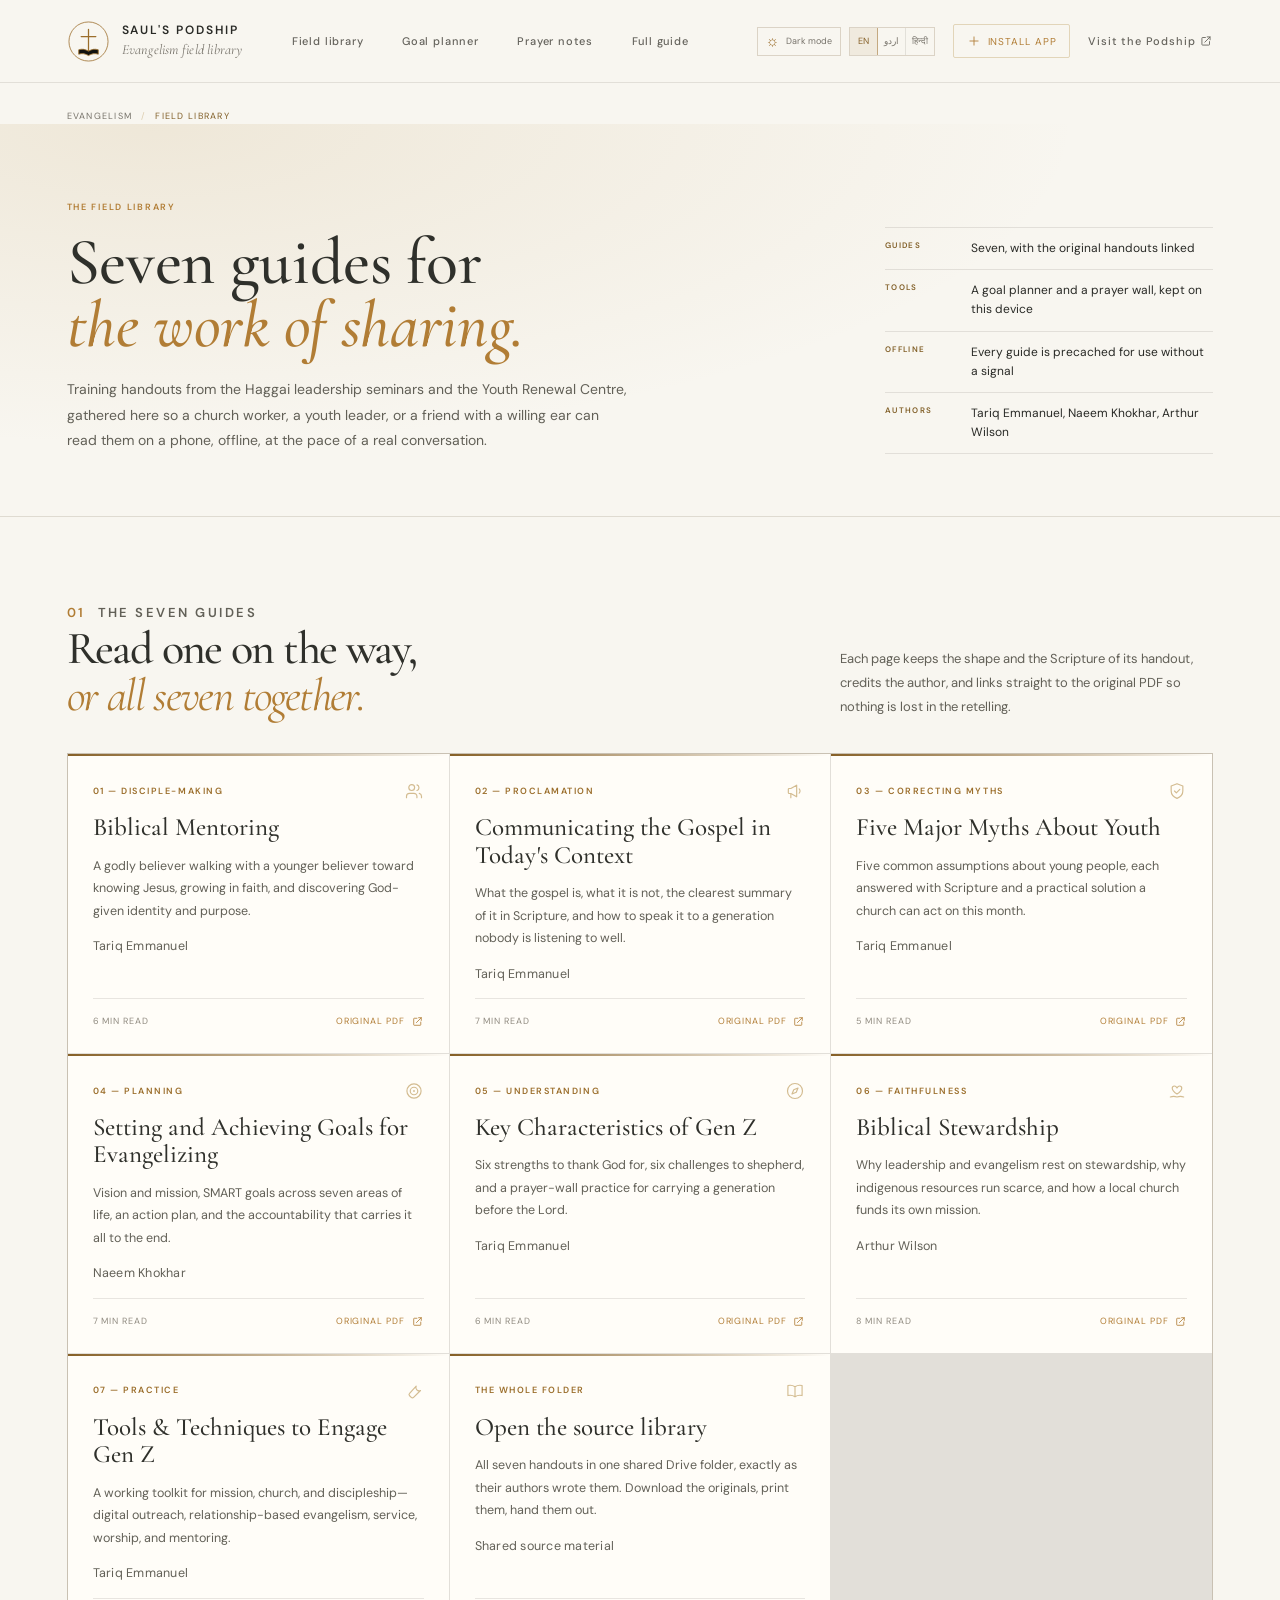
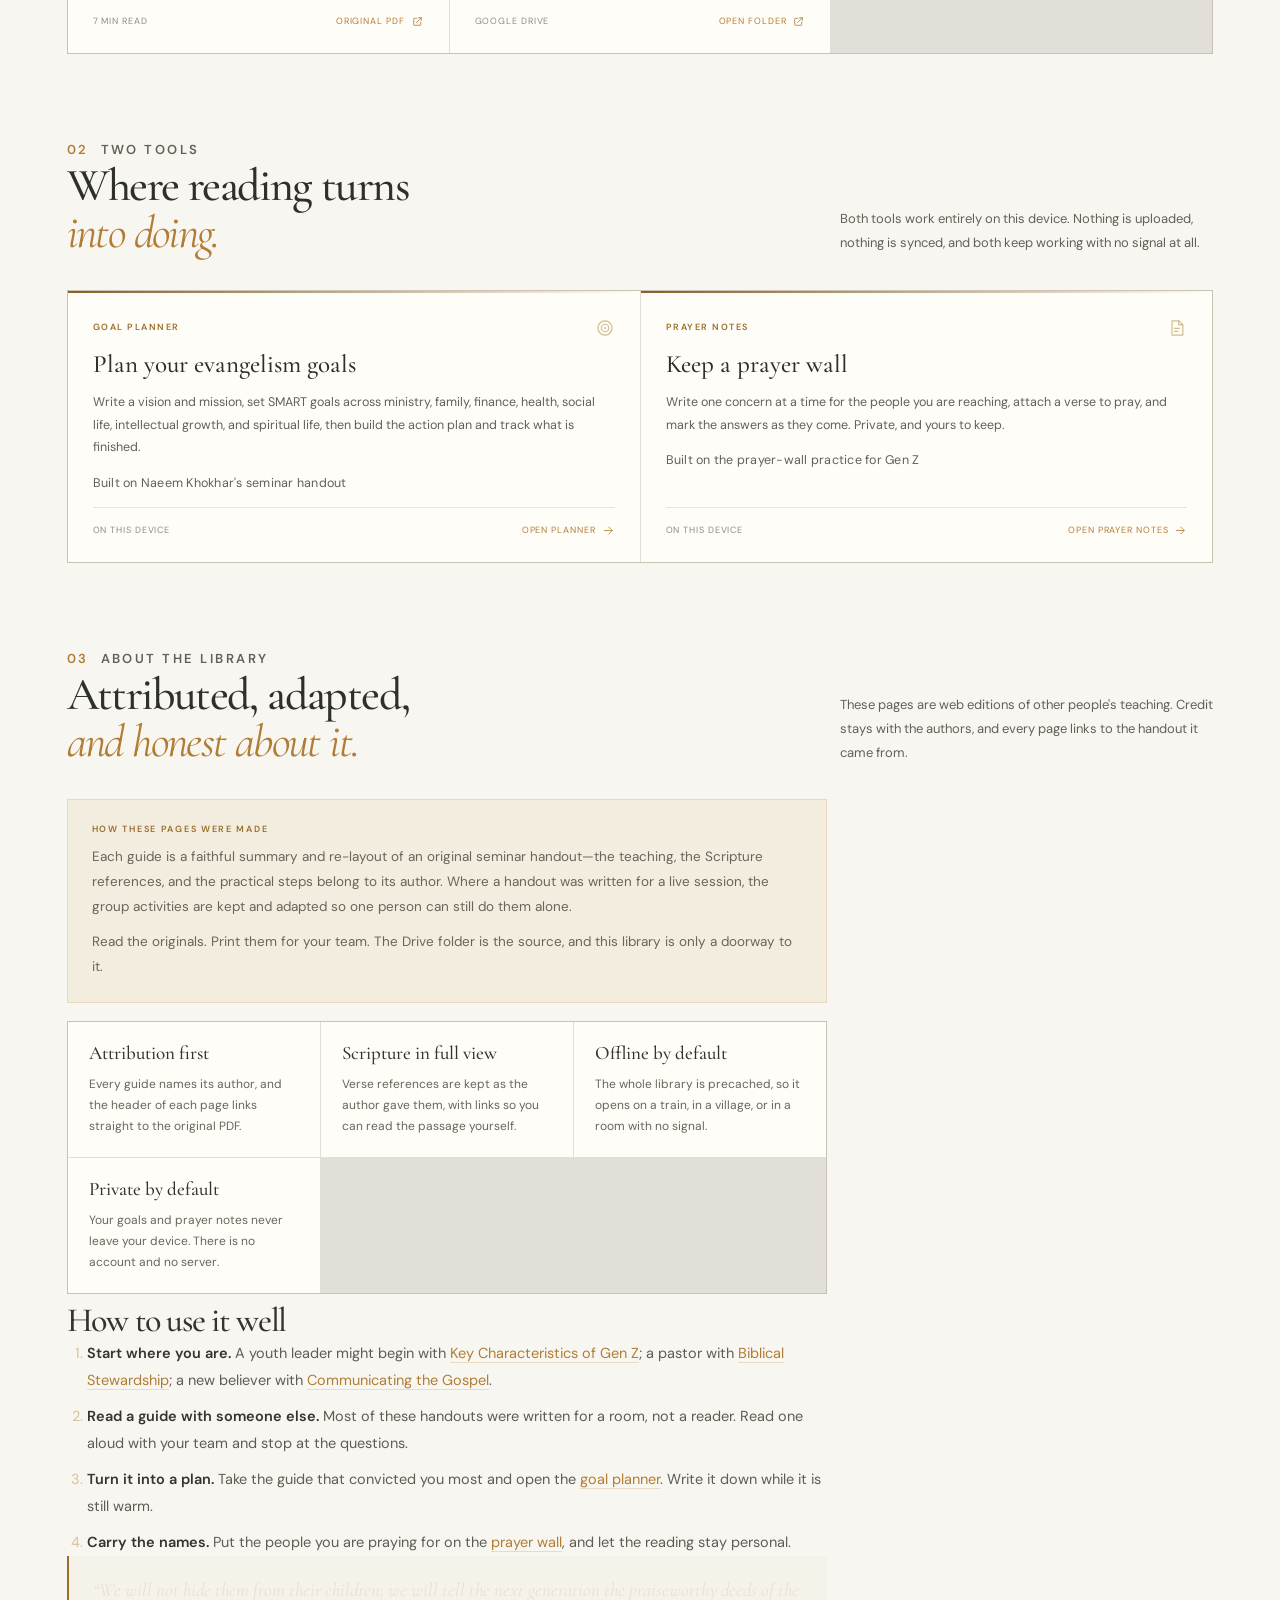
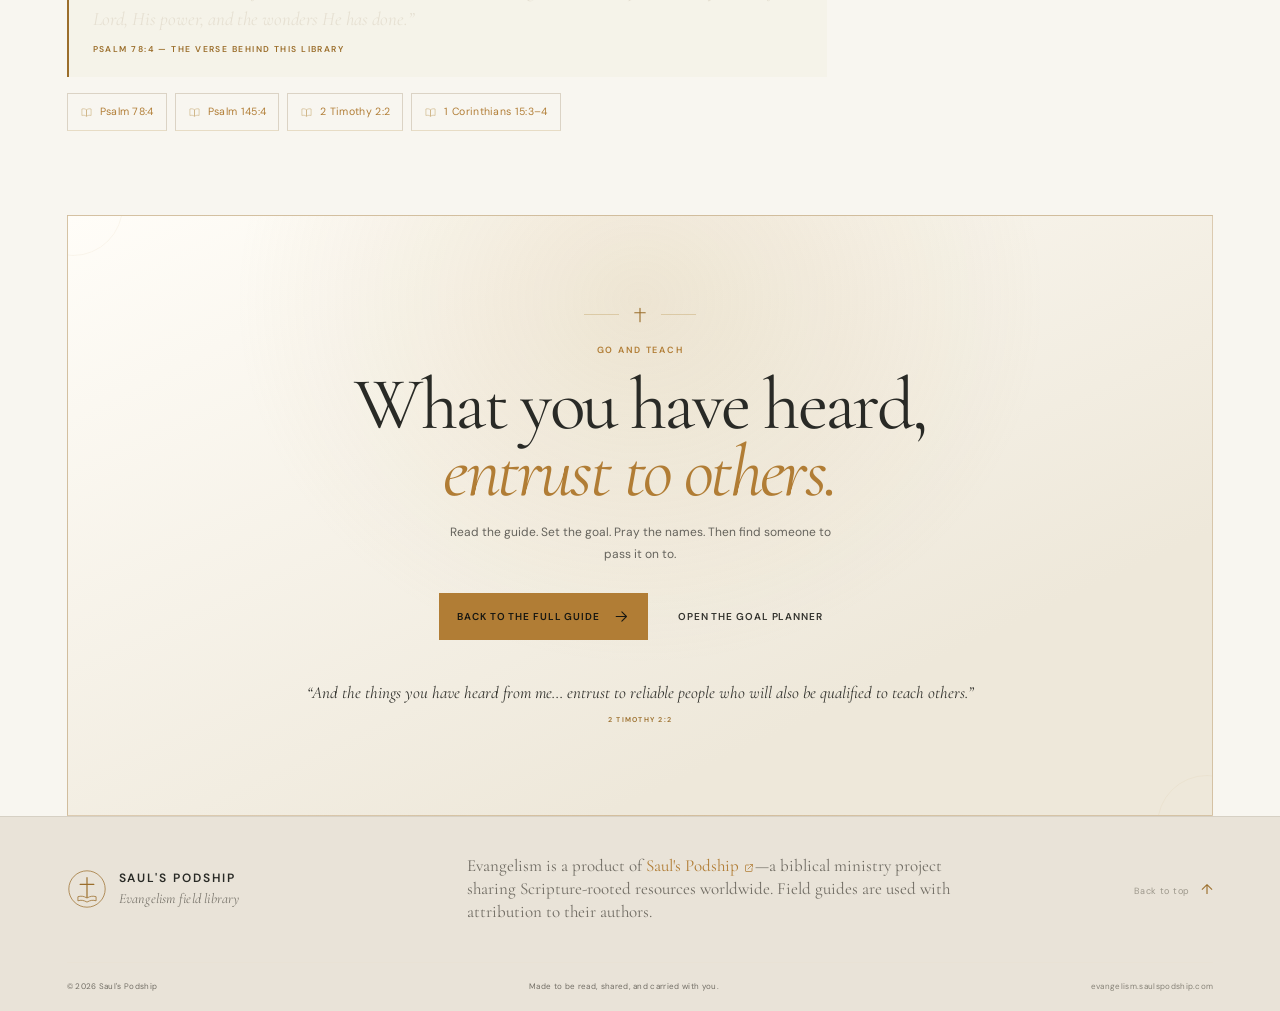
==== commit f7220ea2: "Enhance evangelism guide with visuals SEO and localization Co-authored-by: arena-agent <297053741+ar" ====
--- a/library/index.html
+++ b/library/index.html
@@ -3,8 +3,8 @@
 <head>
   <meta charset="utf-8">
   <meta name="viewport" content="width=device-width, initial-scale=1">
-  <meta name="theme-color" content="#10110f">
-  <meta name="color-scheme" content="dark">
+  <meta name="theme-color" content="#f8f6f0">
+  <meta name="color-scheme" content="light">
   <meta name="mobile-web-app-capable" content="yes">
   <meta name="apple-mobile-web-app-capable" content="yes">
   <meta name="apple-mobile-web-app-title" content="Field Library">
@@ -22,7 +22,7 @@
   <link rel="manifest" href="../manifest.webmanifest">
   <link rel="preconnect" href="https://fonts.googleapis.com">
   <link rel="preconnect" href="https://fonts.gstatic.com" crossorigin>
-  <link href="https://fonts.googleapis.com/css2?family=Cormorant+Garamond:ital,wght@0,400;0,500;0,600;1,400;1,500;1,600&family=DM+Sans:wght@400;500;600;700&display=swap" rel="stylesheet">
+  <link href="https://fonts.googleapis.com/css2?family=Cormorant+Garamond:ital,wght@0,400;0,500;0,600;1,400;1,500;1,600&family=DM+Sans:wght@400;500;600;700&family=Noto+Sans+Arabic:wght@400;500;600;700&family=Noto+Sans+Devanagari:wght@400;500;600;700&display=swap" rel="stylesheet">
   <link rel="stylesheet" href="../styles.css">
   <link rel="stylesheet" href="./library.css">
   <title>The Field Library — Evangelism by Saul's Podship</title>
@@ -368,6 +368,7 @@
   </footer>
 
   <div class="toast" id="app-toast" role="status" aria-live="polite" aria-atomic="true"></div>
+  <script src="../i18n.js" defer></script>
   <script src="./library.js" defer></script>
 </body>
 </html>
--- a/styles.css
+++ b/styles.css
@@ -2209,3 +2209,528 @@
     transition-duration: 0.01ms !important;
   }
 }
+
+/* ============================================================
+   Light-first visual system, language controls, and motion notes
+   ============================================================ */
+:root {
+  color-scheme: light;
+  --ink: #f8f6f0;
+  --ink-2: #f1ede4;
+  --ink-3: #e8e1d5;
+  --paper: #292a26;
+  --paper-dim: #5d5b53;
+  --muted: #77736a;
+  --muted-2: #908b80;
+  --gold: #9b6e2b;
+  --gold-light: #b17d35;
+  --gold-dark: #866027;
+  --line: rgba(111, 83, 39, 0.21);
+  --line-soft: rgba(67, 62, 51, 0.12);
+}
+
+html[data-theme="dark"] {
+  color-scheme: dark;
+  --ink: #10110f;
+  --ink-2: #141511;
+  --ink-3: #1a1b16;
+  --paper: #eee8dc;
+  --paper-dim: #d4ccbd;
+  --muted: #a8a296;
+  --muted-2: #77766d;
+  --gold: #c4a66d;
+  --gold-light: #dfc78f;
+  --gold-dark: #806840;
+  --line: rgba(219, 199, 155, 0.19);
+  --line-soft: rgba(238, 232, 220, 0.09);
+}
+
+.site-preferences {
+  display: flex;
+  align-items: center;
+  gap: 8px;
+  flex: 0 0 auto;
+}
+
+.theme-toggle,
+.language-switcher button {
+  border: 1px solid var(--line);
+  color: var(--muted);
+  background: transparent;
+  cursor: pointer;
+  font-size: 9px;
+  line-height: 1;
+  transition: color 180ms ease, border-color 180ms ease, background 180ms ease;
+}
+
+.theme-toggle {
+  display: inline-flex;
+  align-items: center;
+  gap: 6px;
+  min-height: 29px;
+  padding: 6px 8px;
+  white-space: nowrap;
+}
+
+.theme-toggle:hover,
+.theme-toggle[aria-pressed="true"],
+.language-switcher button:hover,
+.language-switcher button.is-active {
+  border-color: rgba(155, 110, 43, 0.52);
+  color: var(--gold-dark);
+  background: rgba(155, 110, 43, 0.09);
+}
+
+.theme-toggle-icon {
+  color: var(--gold);
+  font-size: 15px;
+  line-height: .7;
+}
+
+.language-switcher {
+  display: inline-flex;
+  align-items: center;
+  border: 1px solid var(--line);
+}
+
+.language-switcher button {
+  min-width: 28px;
+  min-height: 27px;
+  padding: 5px 6px;
+  border: 0;
+  border-right: 1px solid var(--line-soft);
+  font-size: 9px;
+}
+
+.language-switcher button:last-child {
+  border-right: 0;
+}
+
+.visually-hidden {
+  position: absolute !important;
+  width: 1px !important;
+  height: 1px !important;
+  padding: 0 !important;
+  overflow: hidden !important;
+  clip: rect(0, 0, 0, 0) !important;
+  white-space: nowrap !important;
+  border: 0 !important;
+}
+
+html:not([data-theme="dark"]) body {
+  color: var(--paper);
+  background: var(--ink);
+}
+
+html:not([data-theme="dark"]) .site-header {
+  border-bottom-color: rgba(79, 70, 55, 0.13);
+  background: rgba(248, 246, 240, 0.92);
+}
+
+html:not([data-theme="dark"]) .primary-nav a,
+html:not([data-theme="dark"]) .header-parent-link {
+  color: #65635c;
+}
+
+html:not([data-theme="dark"]) .primary-nav a:hover,
+html:not([data-theme="dark"]) .header-parent-link:hover {
+  color: var(--gold-dark);
+}
+
+html:not([data-theme="dark"]) .hero {
+  background:
+    radial-gradient(ellipse at 20% 40%, rgba(180, 133, 48, 0.13), transparent 43%),
+    linear-gradient(180deg, #fbfaf6 0%, #f5f1e8 100%);
+}
+
+html:not([data-theme="dark"]) .hero-glow {
+  background: rgba(196, 151, 66, 0.09);
+}
+
+html:not([data-theme="dark"]) .hero::before {
+  background: linear-gradient(transparent, rgba(155, 110, 43, 0.15) 18%, rgba(155, 110, 43, 0.08) 78%, transparent);
+}
+
+html:not([data-theme="dark"]) .hero h1,
+html:not([data-theme="dark"]) .section-heading h2,
+html:not([data-theme="dark"]) .conversation-copy h2,
+html:not([data-theme="dark"]) .story-copy h2,
+html:not([data-theme="dark"]) .questions-copy h2,
+html:not([data-theme="dark"]) .closing-panel h2 {
+  color: #292a26;
+}
+
+html:not([data-theme="dark"]) .hero-lede,
+html:not([data-theme="dark"]) .section-intro,
+html:not([data-theme="dark"]) .purpose-note,
+html:not([data-theme="dark"]) .hero-bottomline p,
+html:not([data-theme="dark"]) .practice-list p,
+html:not([data-theme="dark"]) .gospel-card p,
+html:not([data-theme="dark"]) .faq-answer p,
+html:not([data-theme="dark"]) .closing-panel > p:not(.section-kicker) {
+  color: #65635c;
+}
+
+html:not([data-theme="dark"]) .hero-principles,
+html:not([data-theme="dark"]) .hero-bottomline,
+html:not([data-theme="dark"]) .hero-byline,
+html:not([data-theme="dark"]) .pastoral-note,
+html:not([data-theme="dark"]) .conversation-footnote,
+html:not([data-theme="dark"]) .starter-description,
+html:not([data-theme="dark"]) .starter-hint,
+html:not([data-theme="dark"]) .builder-privacy,
+html:not([data-theme="dark"]) .story-outline p,
+html:not([data-theme="dark"]) .text-button,
+html:not([data-theme="dark"]) .footer-statement p,
+html:not([data-theme="dark"]) .footer-bottom {
+  color: #716d64;
+}
+
+html:not([data-theme="dark"]) .hero-byline a,
+html:not([data-theme="dark"]) .hero-bottomline > a,
+html:not([data-theme="dark"]) .button-quiet,
+html:not([data-theme="dark"]) .starter-tabs button,
+html:not([data-theme="dark"]) .story-outline h3,
+html:not([data-theme="dark"]) .builder-heading h3,
+html:not([data-theme="dark"]) .gospel-card h3,
+html:not([data-theme="dark"]) .summary-copy p,
+html:not([data-theme="dark"]) .starter-content h3,
+html:not([data-theme="dark"]) .faq-item summary,
+html:not([data-theme="dark"]) .closing-scripture {
+  color: #33332e;
+}
+
+html:not([data-theme="dark"]) .purpose-strip,
+html:not([data-theme="dark"]) .gospel-summary,
+html:not([data-theme="dark"]) .story-builder,
+html:not([data-theme="dark"]) .visual-card {
+  background: linear-gradient(105deg, rgba(176, 128, 45, 0.09), rgba(255, 255, 255, 0.72) 54%, transparent);
+}
+
+html:not([data-theme="dark"]) .conversation-section,
+html:not([data-theme="dark"]) .questions-section,
+html:not([data-theme="dark"]) .closing-section {
+  border-color: rgba(100, 78, 42, 0.15);
+  background:
+    radial-gradient(ellipse at 79% 50%, rgba(190, 144, 60, 0.1), transparent 36%),
+    #f1ede4;
+}
+
+html:not([data-theme="dark"]) .starter-card {
+  border-color: rgba(120, 91, 45, 0.25);
+  background:
+    radial-gradient(ellipse at 92% 5%, rgba(196, 166, 109, 0.2), transparent 37%),
+    linear-gradient(140deg, #fffdf8, #f1ecdf);
+  box-shadow: 0 26px 90px rgba(92, 72, 37, 0.12);
+}
+
+html:not([data-theme="dark"]) .starter-content blockquote,
+html:not([data-theme="dark"]) .story-preview {
+  color: #514b40;
+  background: rgba(160, 116, 44, 0.08);
+}
+
+html:not([data-theme="dark"]) .builder-fields textarea {
+  color: #35342f;
+  border-color: rgba(104, 86, 55, 0.22);
+  background: rgba(255, 255, 255, 0.7);
+}
+
+html:not([data-theme="dark"]) .builder-fields textarea:hover,
+html:not([data-theme="dark"]) .builder-fields textarea:focus {
+  border-color: rgba(155, 110, 43, 0.6);
+  background: #fffdf8;
+}
+
+html:not([data-theme="dark"]) .builder-fields textarea::placeholder {
+  color: #9a9489;
+}
+
+html:not([data-theme="dark"]) .gospel-card {
+  background: rgba(255, 255, 255, 0.34);
+}
+
+html:not([data-theme="dark"]) .gospel-card:hover {
+  background: rgba(173, 127, 48, 0.09);
+}
+
+html:not([data-theme="dark"]) .gospel-card-featured {
+  background: linear-gradient(160deg, rgba(196, 166, 109, 0.2), rgba(196, 166, 109, 0.05));
+}
+
+html:not([data-theme="dark"]) .faq-item summary,
+html:not([data-theme="dark"]) .faq-answer p,
+html:not([data-theme="dark"]) .practice-list strong {
+  color: #3e3c35;
+}
+
+html:not([data-theme="dark"]) .closing-panel {
+  border-color: rgba(155, 110, 43, 0.35);
+  background:
+    radial-gradient(ellipse at 50% 14%, rgba(196, 166, 109, 0.2), transparent 50%),
+    linear-gradient(155deg, #fffdf8, #eee8da 75%);
+}
+
+html:not([data-theme="dark"]) .site-footer {
+  border-top-color: rgba(73, 65, 50, 0.12);
+  background: #e9e3d8;
+}
+
+html:not([data-theme="dark"]) .footer-brand .brand-mark svg path:last-child {
+  fill: #e9e3d8;
+}
+
+html:not([data-theme="dark"]) .toast {
+  color: #34332e;
+  border-color: rgba(155, 110, 43, 0.5);
+  background: rgba(255, 253, 248, 0.98);
+  box-shadow: 0 10px 38px rgba(76, 61, 35, 0.2);
+}
+
+/* Visual field notes: compact illustrations with ambient motion instead of
+   decorative stock imagery, so they remain sharp, fast, and meaningful. */
+.visual-section {
+  padding-top: clamp(68px, 9vw, 112px);
+  padding-bottom: clamp(70px, 9vw, 115px);
+  overflow: hidden;
+}
+
+.visual-heading {
+  margin-bottom: 34px;
+}
+
+.visual-grid {
+  display: grid;
+  grid-template-columns: repeat(3, minmax(0, 1fr));
+  gap: 16px;
+}
+
+.visual-card {
+  position: relative;
+  min-width: 0;
+  margin: 0;
+  overflow: hidden;
+  border: 1px solid var(--line);
+  background: rgba(255, 255, 255, 0.3);
+  opacity: .18;
+  transform: translateY(18px);
+  transition: opacity 700ms ease, transform 700ms cubic-bezier(.2,.7,.2,1), border-color 200ms ease;
+}
+
+.visual-card.is-visible {
+  opacity: 1;
+  transform: translateY(0);
+}
+
+.visual-card:nth-child(2) { transition-delay: 90ms; }
+.visual-card:nth-child(3) { transition-delay: 180ms; }
+
+.visual-card:hover {
+  border-color: rgba(155, 110, 43, 0.52);
+}
+
+.visual-art {
+  position: relative;
+  min-height: 220px;
+  overflow: hidden;
+  isolation: isolate;
+  background: #25251f;
+}
+
+.visual-art::before {
+  position: absolute;
+  inset: 14px;
+  border: 1px solid rgba(255, 241, 202, 0.22);
+  content: "";
+  pointer-events: none;
+}
+
+.visual-art svg {
+  position: relative;
+  z-index: 1;
+  display: block;
+  width: 100%;
+  height: 220px;
+}
+
+.visual-art-dawn { background: linear-gradient(155deg, #60553c, #b08242 54%, #e5be72); }
+.visual-art-listen { background: radial-gradient(circle at 50% 32%, #eee2bc, #86754b 70%); }
+.visual-art-send { background: radial-gradient(circle at 50% 48%, #d6bd76, #4d533e 72%); }
+
+.visual-art .sun-ray,
+.visual-art .compass-ticks {
+  fill: none;
+  stroke: #fff3ca;
+  stroke-linecap: round;
+  stroke-width: 2;
+}
+
+.visual-art .mountain-back { fill: rgba(48, 51, 39, .5); }
+.visual-art .mountain-front { fill: #2e3328; }
+.visual-art .path-line { fill: none; stroke: #f9e4a5; stroke-width: 3; stroke-linecap: round; stroke-dasharray: 5 8; }
+.visual-art .portrait-fill { fill: #3a3d31; stroke: #fff0bd; stroke-width: 2; }
+.visual-art .portrait-line,
+.visual-art .connection-line { fill: none; stroke: #3a3d31; stroke-linecap: round; stroke-width: 3; }
+.visual-art .connection-line { stroke: #fff0bd; stroke-width: 2; stroke-dasharray: 2 7; }
+.visual-art .compass-ring { fill: rgba(35, 50, 38, .44); stroke: #fff0bd; stroke-width: 2; }
+.visual-art .compass-needle { fill: #fff0bd; }
+.visual-art .compass-dot { fill: #304737; }
+.visual-art .route-line { fill: none; stroke: #304737; stroke-width: 2; stroke-linecap: round; stroke-dasharray: 2 8; }
+
+.visual-card figcaption {
+  display: grid;
+  grid-template-columns: 36px 1fr;
+  gap: 14px;
+  padding: 19px 18px 21px;
+}
+
+.visual-index {
+  color: var(--gold);
+  font-size: 9px;
+  font-weight: 600;
+  letter-spacing: .15em;
+}
+
+.visual-card h3 {
+  margin: 0;
+  color: var(--paper);
+  font-family: var(--serif);
+  font-size: 25px;
+  font-weight: 500;
+  line-height: 1;
+}
+
+.visual-card p {
+  margin: 10px 0 0;
+  color: var(--muted);
+  font-size: 11px;
+  line-height: 1.7;
+}
+
+.orbit,
+.signal,
+.pulse-ring {
+  position: absolute;
+  z-index: 2;
+  display: block;
+  pointer-events: none;
+}
+
+.orbit {
+  top: 28px;
+  left: 50%;
+  width: 138px;
+  height: 138px;
+  border: 1px solid rgba(255, 243, 202, .32);
+  border-radius: 50%;
+  transform: translateX(-50%) rotate(22deg);
+}
+
+.orbit-two { width: 184px; height: 64px; transform: translateX(-50%) rotate(-26deg); }
+
+.signal {
+  top: 36px;
+  width: 52px;
+  height: 52px;
+  border: 1px solid rgba(255, 245, 206, .55);
+  border-radius: 50%;
+  animation: signal-pulse 3.2s ease-out infinite;
+}
+
+.signal-left { left: 29px; }
+.signal-right { right: 29px; animation-delay: 1.5s; }
+
+.pulse-ring {
+  top: 50%;
+  left: 50%;
+  width: 132px;
+  height: 132px;
+  border: 1px solid rgba(255, 245, 206, .5);
+  border-radius: 50%;
+  transform: translate(-50%, -50%);
+  animation: compass-pulse 3.4s ease-out infinite;
+}
+
+@keyframes signal-pulse {
+  0%, 100% { opacity: .2; transform: scale(.85); }
+  45% { opacity: .7; transform: scale(1.08); }
+  70% { opacity: 0; transform: scale(1.3); }
+}
+
+@keyframes compass-pulse {
+  0%, 100% { opacity: .2; transform: translate(-50%, -50%) scale(.84); }
+  50% { opacity: .65; transform: translate(-50%, -50%) scale(1.1); }
+  75% { opacity: 0; transform: translate(-50%, -50%) scale(1.34); }
+}
+
+.sun-core { animation: sun-breathe 4.8s ease-in-out infinite; transform-origin: 180px 102px; }
+@keyframes sun-breathe { 0%, 100% { opacity: .86; transform: scale(.96); } 50% { opacity: 1; transform: scale(1.06); } }
+
+html[dir="rtl"] body {
+  font-family: "Noto Sans Arabic", var(--sans);
+}
+
+html[lang="hi"] body {
+  font-family: "Noto Sans Devanagari", var(--sans);
+}
+
+html[dir="rtl"] .art-verse {
+  right: 35px;
+  left: auto;
+  padding-right: 21px;
+  padding-left: 0;
+  border-right: 1px solid var(--gold-light);
+  border-left: 0;
+}
+
+html[dir="rtl"] .conversation-footnote,
+html[dir="rtl"] .pastoral-note {
+  flex-direction: row-reverse;
+}
+
+html[dir="rtl"] .faq-answer,
+html[dir="rtl"] .section-intro,
+html[dir="rtl"] .hero-lede {
+  text-align: right;
+}
+
+@media (max-width: 760px) {
+  .site-preferences { gap: 4px; }
+  .theme-toggle { padding-inline: 6px; }
+  .theme-toggle > span:last-child { display: none; }
+  .language-switcher button { min-width: 24px; padding-inline: 4px; }
+  .visual-grid { grid-template-columns: 1fr; gap: 12px; }
+  .visual-art, .visual-art svg { min-height: 190px; height: 190px; }
+  .visual-card figcaption { padding: 16px; }
+}
+
+@media (max-width: 520px) {
+  .install-button > span { display: none; }
+  .install-button { padding-inline: 9px; }
+  .header-actions { gap: 5px; }
+}
+
+@media (prefers-reduced-motion: reduce) {
+  .visual-card { opacity: 1; transform: none; transition: none; }
+  .signal, .pulse-ring, .sun-core { animation: none; }
+}
+
+.answer-callout {
+  max-width: 430px;
+  margin-top: 25px;
+  padding: 16px 18px;
+  border-left: 2px solid var(--gold);
+  background: rgba(155, 110, 43, 0.08);
+}
+
+.answer-callout p {
+  margin: 6px 0 0;
+  color: var(--paper);
+  font-family: var(--serif);
+  font-size: 18px;
+  line-height: 1.25;
+}
+
+html:not([data-theme="dark"]) .answer-callout p {
+  color: #3e3c35;
+}
--- a/library/library.css
+++ b/library/library.css
@@ -1428,3 +1428,99 @@
     color: #14140f;
   }
 }
+
+/* The light theme is the default across the entire field library too. */
+html:not([data-theme="dark"]) .lib-card {
+  background: #fffdf8;
+}
+html:not([data-theme="dark"]) .lib-card:hover {
+  background: #f4eee2;
+}
+html:not([data-theme="dark"]) .lib-hero h1,
+html:not([data-theme="dark"]) .lib-section-head h2,
+html:not([data-theme="dark"]) .lib-card h3,
+html:not([data-theme="dark"]) .lib-card h3 a,
+html:not([data-theme="dark"]) .lib-lede,
+html:not([data-theme="dark"]) .lib-meta-list dd {
+  color: #2f302b;
+}
+html:not([data-theme="dark"]) .lib-lede,
+html:not([data-theme="dark"]) .lib-section-head p,
+html:not([data-theme="dark"]) .lib-card p,
+html:not([data-theme="dark"]) .lib-body p,
+html:not([data-theme="dark"]) .lib-body li {
+  color: #626057;
+}
+html:not([data-theme="dark"]) .lib-hero,
+html:not([data-theme="dark"]) .lib-section {
+  border-color: rgba(92, 76, 46, .16);
+}
+html:not([data-theme="dark"]) .lib-hero::before {
+  background: radial-gradient(ellipse at 12% 0%, rgba(196, 166, 109, .18), transparent 58%);
+}
+html:not([data-theme="dark"]) .lib-breadcrumb,
+html:not([data-theme="dark"]) .lib-meta-list dt,
+html:not([data-theme="dark"]) .lib-meta-label {
+  color: #826029;
+}
+
+html:not([data-theme="dark"]) .lib-prose,
+html:not([data-theme="dark"]) .lib-prose p,
+html:not([data-theme="dark"]) .lib-prose li,
+html:not([data-theme="dark"]) .lib-truth p,
+html:not([data-theme="dark"]) .lib-truth ul,
+html:not([data-theme="dark"]) .lib-goal-example,
+html:not([data-theme="dark"]) .lib-note p,
+html:not([data-theme="dark"]) .lib-note p.lib-note-scripture {
+  color: #5f5c54;
+}
+html:not([data-theme="dark"]) .lib-prose h2,
+html:not([data-theme="dark"]) .lib-prose h3,
+html:not([data-theme="dark"]) .lib-prose strong,
+html:not([data-theme="dark"]) .lib-block-head h2,
+html:not([data-theme="dark"]) .lib-stack-item h3,
+html:not([data-theme="dark"]) .lib-pillar b,
+html:not([data-theme="dark"]) .lib-pager b,
+html:not([data-theme="dark"]) .lib-panel-head h2,
+html:not([data-theme="dark"]) .lib-goal-head h3,
+html:not([data-theme="dark"]) .lib-note-top strong,
+html:not([data-theme="dark"]) .lib-source-copy h3 {
+  color: #34332e;
+}
+html:not([data-theme="dark"]) .lib-rail,
+html:not([data-theme="dark"]) .lib-source,
+html:not([data-theme="dark"]) .lib-stack-item,
+html:not([data-theme="dark"]) .lib-pillar,
+html:not([data-theme="dark"]) .lib-pager a,
+html:not([data-theme="dark"]) .lib-panel,
+html:not([data-theme="dark"]) .lib-goal,
+html:not([data-theme="dark"]) .lib-stat,
+html:not([data-theme="dark"]) .lib-note {
+  background: #fffdf8;
+}
+html:not([data-theme="dark"]) .lib-pager a:hover {
+  background: #f4eee2;
+}
+html:not([data-theme="dark"]) .lib-callout,
+html:not([data-theme="dark"]) .lib-note.is-answered,
+html:not([data-theme="dark"]) .lib-goal.is-done {
+  background: rgba(176, 128, 45, .08);
+}
+html:not([data-theme="dark"]) .lib-rail a,
+html:not([data-theme="dark"]) .lib-callout p,
+html:not([data-theme="dark"]) .lib-source-copy p,
+html:not([data-theme="dark"]) .lib-pillar p,
+html:not([data-theme="dark"]) .lib-note p {
+  color: #69655b;
+}
+html:not([data-theme="dark"]) .lib-input,
+html:not([data-theme="dark"]) .lib-textarea,
+html:not([data-theme="dark"]) .lib-select {
+  color: #34332e;
+  border-color: rgba(104, 86, 55, .22);
+  background-color: #fffdf8;
+}
+html:not([data-theme="dark"]) .lib-input::placeholder,
+html:not([data-theme="dark"]) .lib-textarea::placeholder {
+  color: #9a9489;
+}
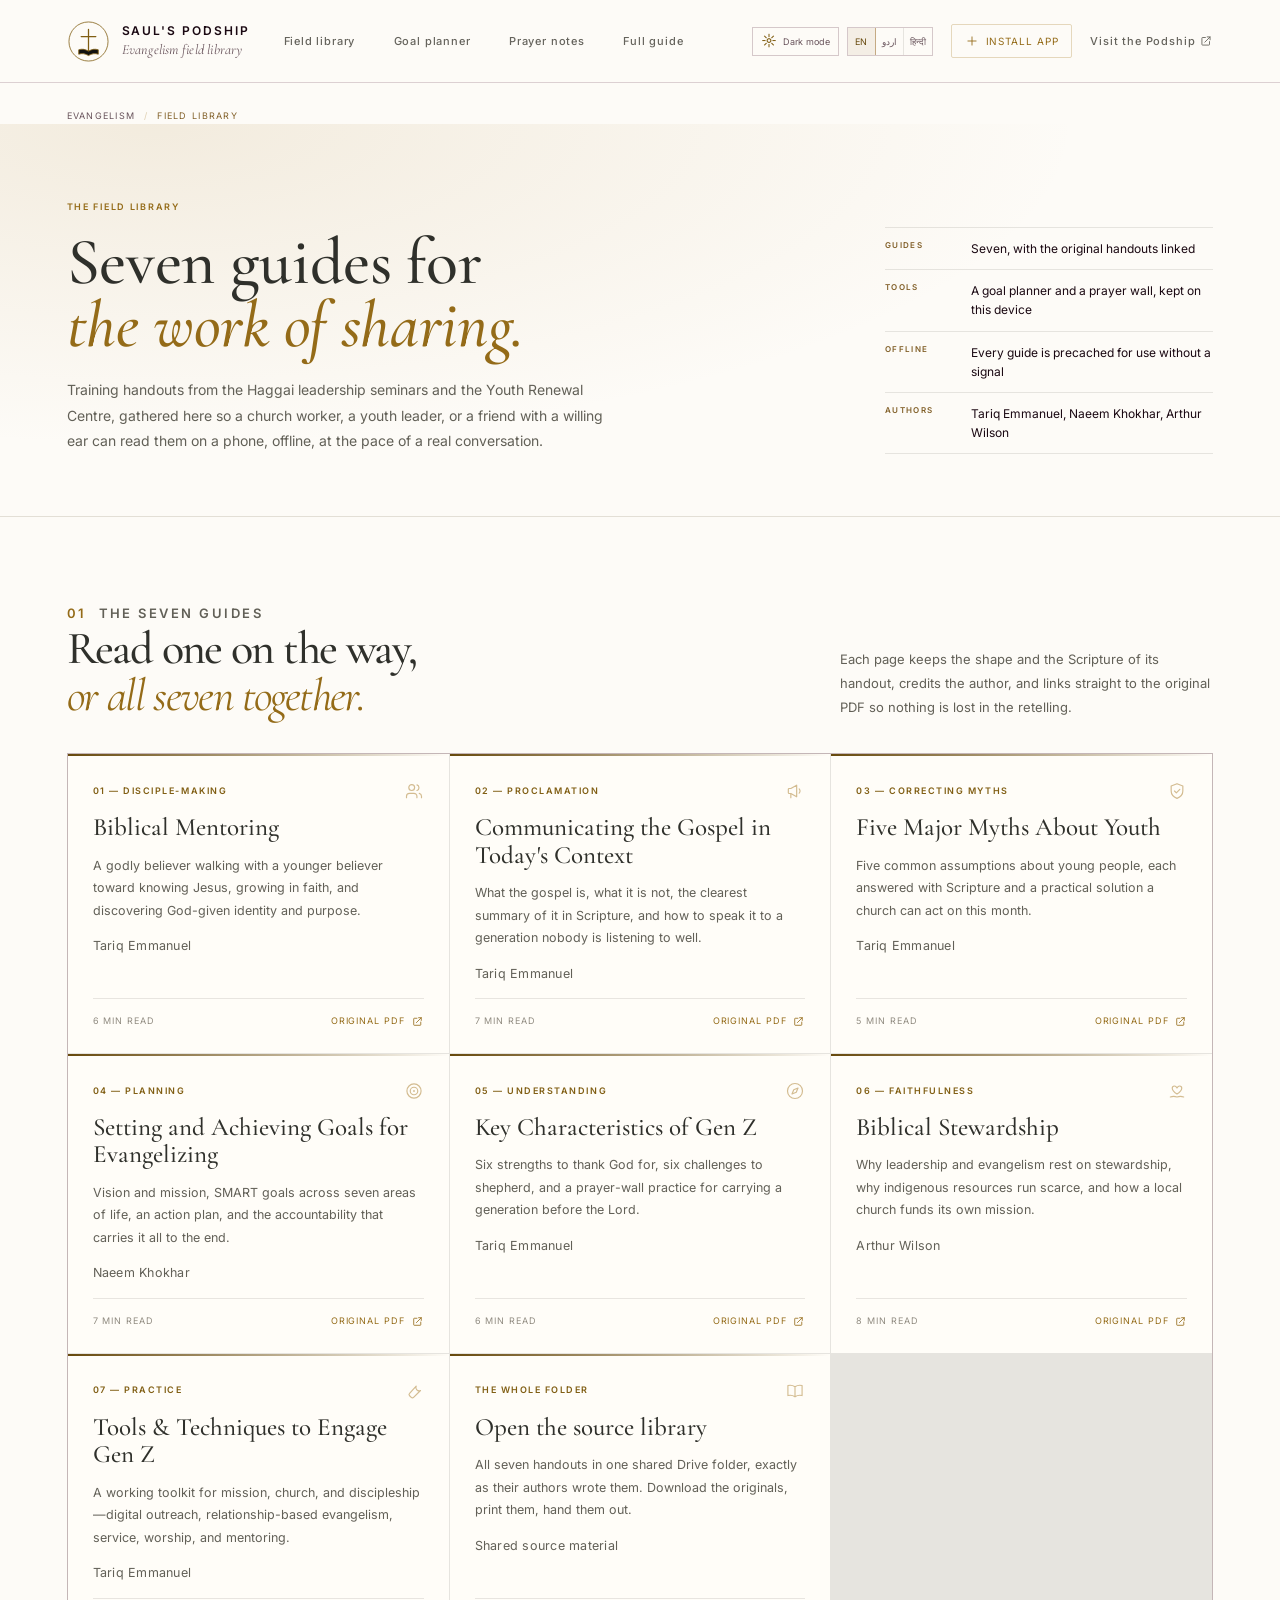
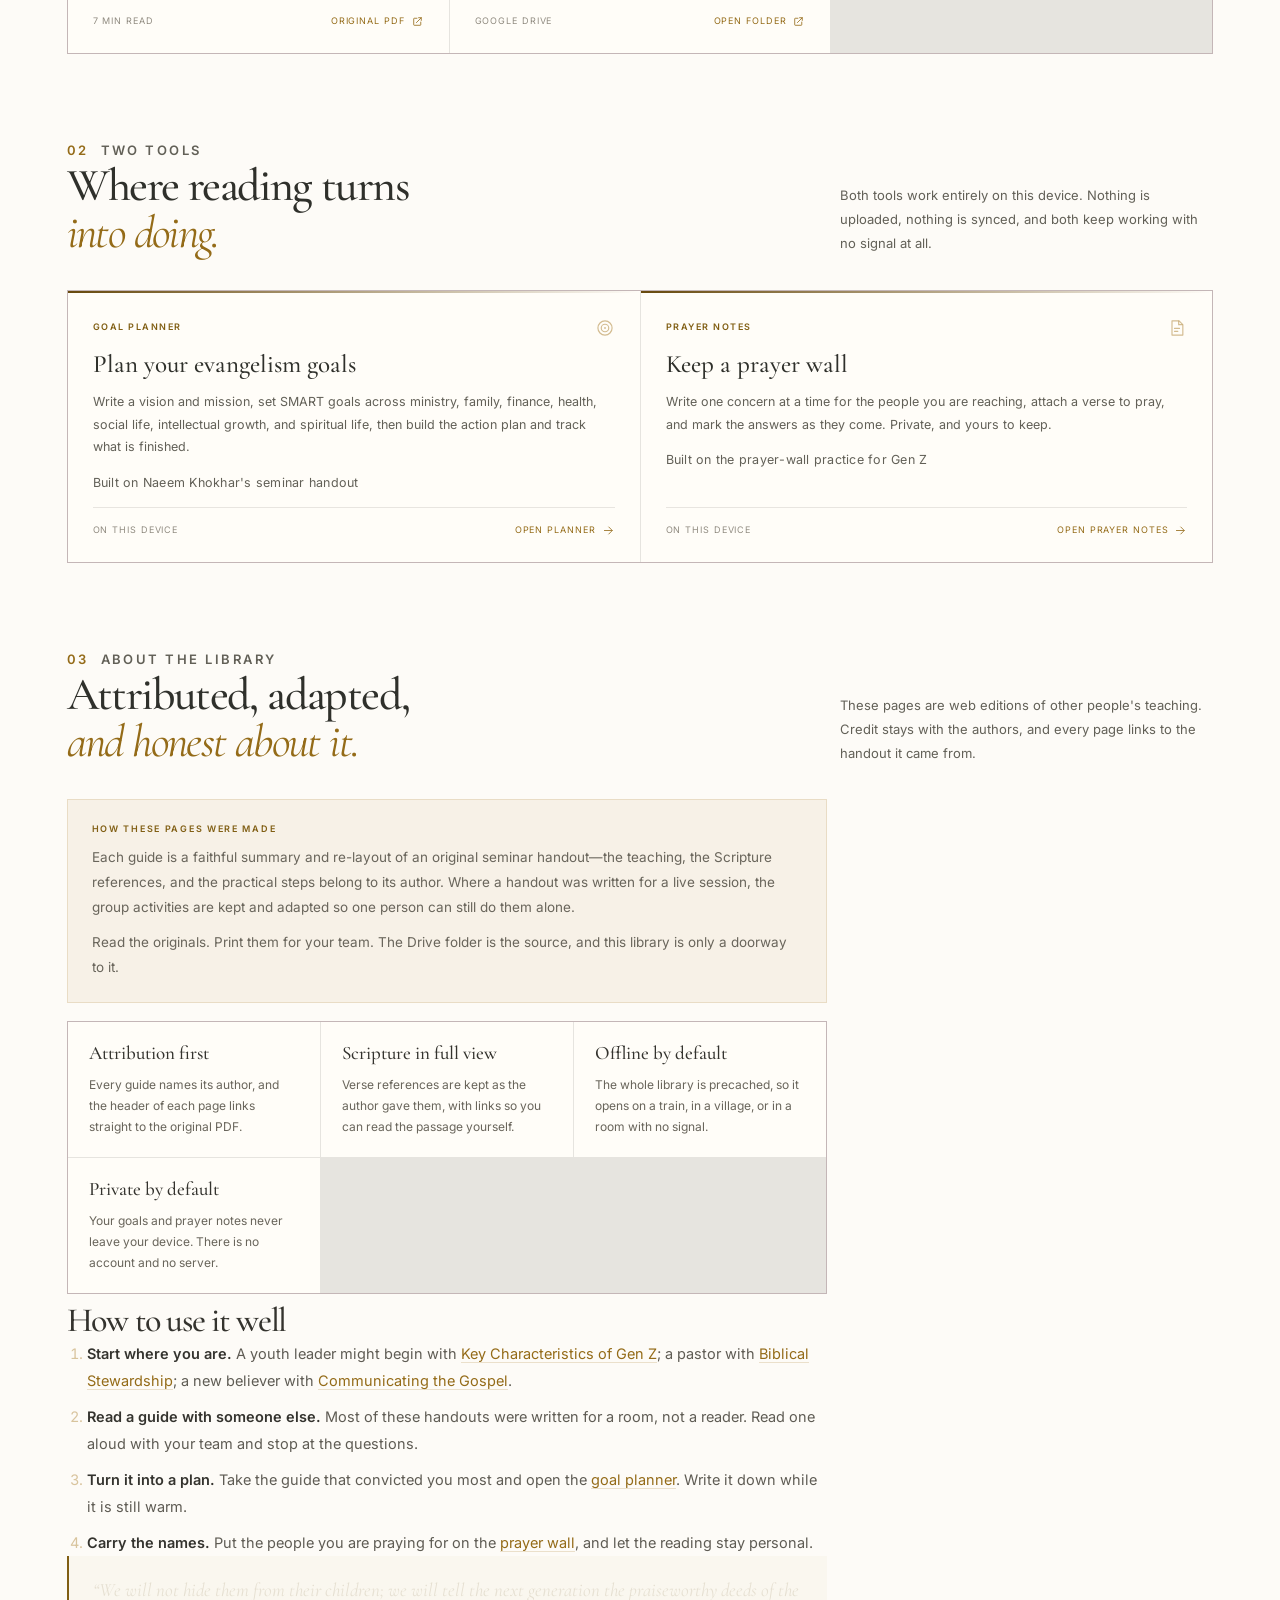
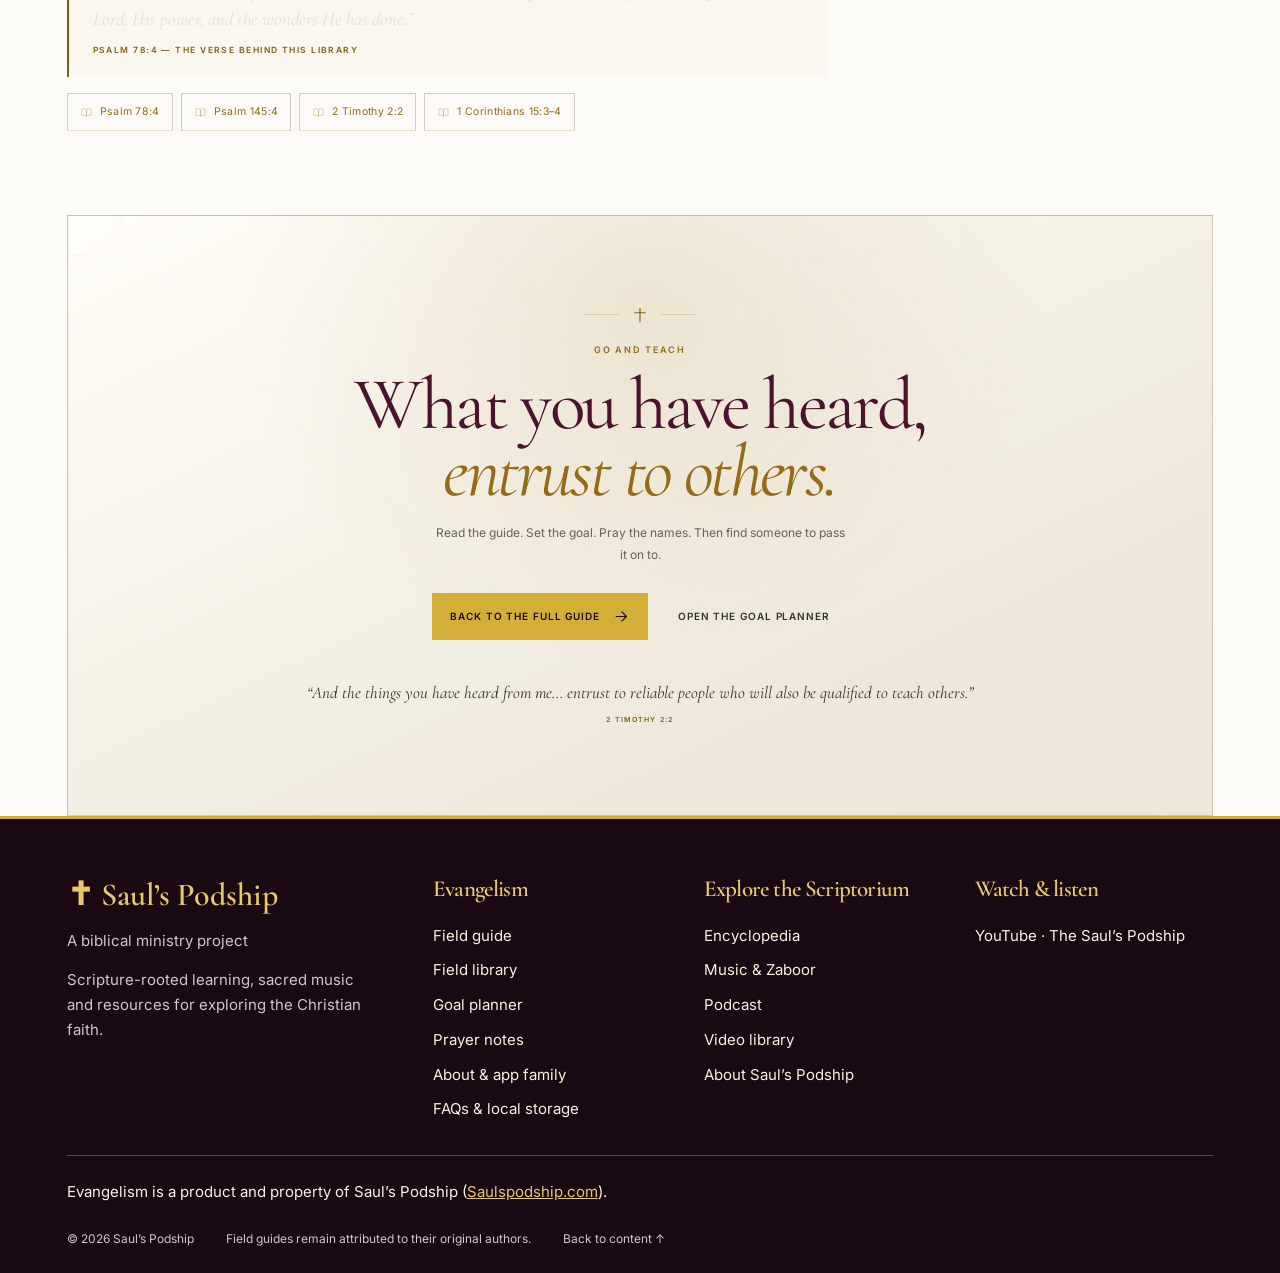
==== commit 02adc713: "Align Evangelism with Podship branding and improve discovery Co-authored-by: arena-agent <297053741+" ====
--- a/library/index.html
+++ b/library/index.html
@@ -3,7 +3,7 @@
 <head>
   <meta charset="utf-8">
   <meta name="viewport" content="width=device-width, initial-scale=1">
-  <meta name="theme-color" content="#f8f6f0">
+  <meta name="theme-color" content="#4A152C">
   <meta name="color-scheme" content="light">
   <meta name="mobile-web-app-capable" content="yes">
   <meta name="apple-mobile-web-app-capable" content="yes">
@@ -22,7 +22,7 @@
   <link rel="manifest" href="../manifest.webmanifest">
   <link rel="preconnect" href="https://fonts.googleapis.com">
   <link rel="preconnect" href="https://fonts.gstatic.com" crossorigin>
-  <link href="https://fonts.googleapis.com/css2?family=Cormorant+Garamond:ital,wght@0,400;0,500;0,600;1,400;1,500;1,600&family=DM+Sans:wght@400;500;600;700&family=Noto+Sans+Arabic:wght@400;500;600;700&family=Noto+Sans+Devanagari:wght@400;500;600;700&display=swap" rel="stylesheet">
+  <link href="https://fonts.googleapis.com/css2?family=Cormorant+Garamond:ital,wght@0,400;0,500;0,600;1,400;1,500;1,600&family=Inter:wght@400;500;600;700&family=Noto+Sans+Arabic:wght@400;500;600;700&family=Noto+Sans+Devanagari:wght@400;500;600;700&display=swap" rel="stylesheet">
   <link rel="stylesheet" href="../styles.css">
   <link rel="stylesheet" href="./library.css">
   <title>The Field Library — Evangelism by Saul's Podship</title>
@@ -37,6 +37,44 @@
       "publisher": { "@type": "Organization", "name": "Saul's Podship", "url": "https://www.saulspodship.com/" }
     }
   </script>
+<meta property="og:site_name" content="Evangelism · Saul’s Podship">
+<meta property="og:image:alt" content="Evangelism field guide cross and open-book emblem">
+<meta name="twitter:title" content="The Field Library — Evangelism by Saul&#x27;s Podship">
+<meta name="twitter:description" content="The Evangelism Field Library from Saul&#x27;s Podship: seven attributed guides on mentoring, communicating the gospel, Gen Z, stewardship, and goal setting—plus an on-device goal planner and prayer-note tool.">
+<meta name="twitter:image" content="https://evangelism.saulspodship.com/icons/icon-512.png">
+<script type="application/ld+json">{
+  "@context": "https://schema.org",
+  "@graph": [
+    {
+      "@type": "Organization",
+      "@id": "https://www.saulspodship.com/#organization",
+      "name": "Saul’s Podship",
+      "url": "https://www.saulspodship.com/"
+    },
+    {
+      "@type": "WebSite",
+      "@id": "https://evangelism.saulspodship.com/#website",
+      "name": "Evangelism",
+      "url": "https://evangelism.saulspodship.com/",
+      "publisher": {
+        "@id": "https://www.saulspodship.com/#organization"
+      }
+    },
+    {
+      "@type": "WebPage",
+      "@id": "https://evangelism.saulspodship.com/library/#webpage",
+      "url": "https://evangelism.saulspodship.com/library/",
+      "name": "The Field Library — Evangelism by Saul's Podship",
+      "description": "The Evangelism Field Library from Saul's Podship: seven attributed guides on mentoring, communicating the gospel, Gen Z, stewardship, and goal setting—plus an on-device goal planner and prayer-note tool.",
+      "isPartOf": {
+        "@id": "https://evangelism.saulspodship.com/#website"
+      },
+      "publisher": {
+        "@id": "https://www.saulspodship.com/#organization"
+      }
+    }
+  ]
+}</script>
 </head>
 <body>
   <a class="skip-link" href="#main">Skip to content</a>
@@ -347,25 +385,7 @@
     </section>
   </main>
 
-  <footer class="site-footer">
-    <div class="container footer-main">
-      <a class="brand footer-brand" href="./index.html" aria-label="Return to the field library">
-        <span class="brand-mark" aria-hidden="true">
-          <svg viewBox="0 0 44 44" fill="none">
-            <circle cx="22" cy="22" r="20" stroke="currentColor" stroke-width=".8"/>
-            <path d="M22 9.5v25M14.5 17h15" stroke="currentColor" stroke-width="1.3" stroke-linecap="round"/>
-            <path d="M12 30.5c3.2-1.1 6.4-.7 10 1.4 3.6-2.1 6.8-2.5 10-1.4V35c-3.2-1.1-6.4-.7-10 1.4-3.6-2.1-6.8-2.5-10-1.4v-4.5Z" fill="#10110f" stroke="currentColor" stroke-width=".85" stroke-linejoin="round"/>
-          </svg>
-        </span>
-        <span class="brand-copy"><strong>Saul's Podship</strong><span>Evangelism field library</span></span>
-      </a>
-      <div class="footer-statement">
-        <p>Evangelism is a product of <a href="https://www.saulspodship.com/" target="_blank" rel="noopener noreferrer">Saul's Podship <svg class="icon" aria-hidden="true"><use href="#icon-external"/></svg></a>—a biblical ministry project sharing Scripture-rooted resources worldwide. Field guides are used with attribution to their authors.</p>
-      </div>
-      <a class="footer-top" href="#main">Back to top <span aria-hidden="true">↑</span></a>
-    </div>
-    <div class="container footer-bottom"><span>© <span data-year>2026</span> Saul's Podship</span><span>Made to be read, shared, and carried with you.</span><span class="footer-domain">evangelism.saulspodship.com</span></div>
-  </footer>
+  <footer class="site-footer pod-footer"><div class="container"><div class="pod-footer-grid"><div><a class="pod-footer-brand" href="https://www.saulspodship.com/">✝ Saul’s Podship</a><p>A biblical ministry project</p><p>Scripture-rooted learning, sacred music and resources for exploring the Christian faith.</p></div><nav aria-label="Evangelism footer"><h2>Evangelism</h2><a href="/">Field guide</a><a href="/library/">Field library</a><a href="/library/goal-planner.html">Goal planner</a><a href="/library/prayer-notes.html">Prayer notes</a><a href="/#about">About &amp; app family</a><a href="/#product-faq">FAQs &amp; local storage</a></nav><nav aria-label="Saul’s Podship resources"><h2>Explore the Scriptorium</h2><a href="https://www.saulspodship.com/#/encyclopedia">Encyclopedia</a><a href="https://www.saulspodship.com/#/music">Music &amp; Zaboor</a><a href="https://www.saulspodship.com/#/podcast">Podcast</a><a href="https://www.saulspodship.com/videos/">Video library</a><a href="https://www.saulspodship.com/#/about">About Saul’s Podship</a></nav><nav aria-label="Social links"><h2>Watch &amp; listen</h2><a href="https://www.youtube.com/@TheSaulsPodship">YouTube · The Saul’s Podship</a></nav></div><p class="pod-ownership">Evangelism is a product and property of Saul’s Podship (<a href="https://www.saulspodship.com/">Saulspodship.com</a>).</p><div class="pod-footer-bottom"><span>© 2026 Saul’s Podship</span><span>Field guides remain attributed to their original authors.</span><a href="#main">Back to content ↑</a></div></div></footer>
 
   <div class="toast" id="app-toast" role="status" aria-live="polite" aria-atomic="true"></div>
   <script src="../i18n.js" defer></script>
--- a/styles.css
+++ b/styles.css
@@ -2734,3 +2734,64 @@
 html:not([data-theme="dark"]) .answer-callout p {
   color: #3e3c35;
 }
+
+/* Saul’s Podship product identity: cream paper, burgundy ink, gold ornament. */
+:root {
+  --sans: "Inter", "Segoe UI", Helvetica, Arial, sans-serif;
+  --ink: #FDFBF7;
+  --ink-2: #F8F4E3;
+  --ink-3: #eee5cf;
+  --paper: #1A0812;
+  --paper-dim: #58404b;
+  --muted: #68535b;
+  --gold: #805e13; /* Readable gold-toned text on cream. */
+  --gold-light: #946b18;
+  --gold-dark: #67490d;
+  --line: rgba(74,21,44,.22);
+}
+html[data-theme="dark"] {
+  --ink: #1A0812;
+  --ink-2: #2b1020;
+  --ink-3: #4A152C;
+  --paper: #FDFBF7;
+  --paper-dim: #e3d6c5;
+  --muted: #c5b6bd;
+  --gold: #D4AF37;
+  --gold-light: #E8C96A;
+  --gold-dark: #af8c28;
+}
+html:not([data-theme="dark"]) body { background: #FDFBF7; }
+html:not([data-theme="dark"]) .site-header { background: rgba(253,251,247,.97); border-bottom-color: rgba(74,21,44,.18); }
+html:not([data-theme="dark"]) h1,
+html:not([data-theme="dark"]) h2,
+html:not([data-theme="dark"]) h3,
+html:not([data-theme="dark"]) .hero h1,
+html:not([data-theme="dark"]) .section-heading h2,
+html:not([data-theme="dark"]) .closing-panel h2 { color: #4A152C; }
+.button-gold { background: #D4AF37; color: #1A0812; border-color: #D4AF37; }
+.button-gold:hover { background: #E8C96A; color: #1A0812; }
+.pod-about { padding: clamp(48px,7vw,88px) 0; border-top: 1px solid var(--line); background: var(--ink); }
+.pod-about h2 { font-family: var(--serif); font-size: clamp(32px,4vw,48px); line-height: 1.15; margin: 12px 0 24px; }
+.pod-about > .container > p { max-width: 78ch; }
+.pod-faq { max-width: 900px; }
+.pod-apps { display: grid; grid-template-columns: repeat(3,minmax(0,1fr)); gap: 20px; margin: 32px 0; }
+.pod-apps article { padding: 26px; border: 1px solid var(--line); border-top: 3px solid #D4AF37; border-radius: 8px; background: var(--ink-2); }
+.pod-apps h3 { font-family: var(--serif); font-size: 27px; line-height: 1.2; margin: 0 0 12px; }
+.pod-domain { font-size: 12px; overflow-wrap: anywhere; }
+.pod-about a { text-decoration: underline; text-underline-offset: 4px; }
+.pod-source { font-size: 13px; color: var(--muted); }
+.site-footer.pod-footer,
+html:not([data-theme="dark"]) .site-footer.pod-footer { background: #1A0812; color: #F8F4E3; border-top: 3px solid #D4AF37; padding: 56px 0 24px; }
+.pod-footer-grid { display: grid; grid-template-columns: 1.4fr 1fr 1fr 1fr; gap: 32px; }
+.pod-footer-brand { font: 600 32px var(--serif); color: #E8C96A; }
+.pod-footer-grid h2,
+html:not([data-theme="dark"]) .pod-footer-grid h2 { color: #E8C96A; font: 600 23px var(--serif); margin: 0 0 16px; }
+.pod-footer-grid p { color: #d5c4cd; max-width: 34ch; }
+.pod-footer nav a { display: block; padding: 5px 0; }
+.pod-footer a:hover { color: #E8C96A; text-decoration: underline; }
+.pod-ownership { padding: 24px 0; margin: 28px 0 0; border-top: 1px solid #694353; }
+.pod-ownership a { color: #E8C96A; text-decoration: underline; }
+.pod-footer-bottom { display: flex; flex-wrap: wrap; gap: 16px 32px; font-size: 12px; color: #d5c4cd; }
+:focus-visible { outline: 3px solid #b88b22; outline-offset: 5px; }
+@media (max-width: 900px) { .pod-apps, .pod-footer-grid { grid-template-columns: repeat(2,minmax(0,1fr)); } }
+@media (max-width: 560px) { .pod-apps, .pod-footer-grid { grid-template-columns: minmax(0,1fr); } .pod-apps article { padding: 22px; } }
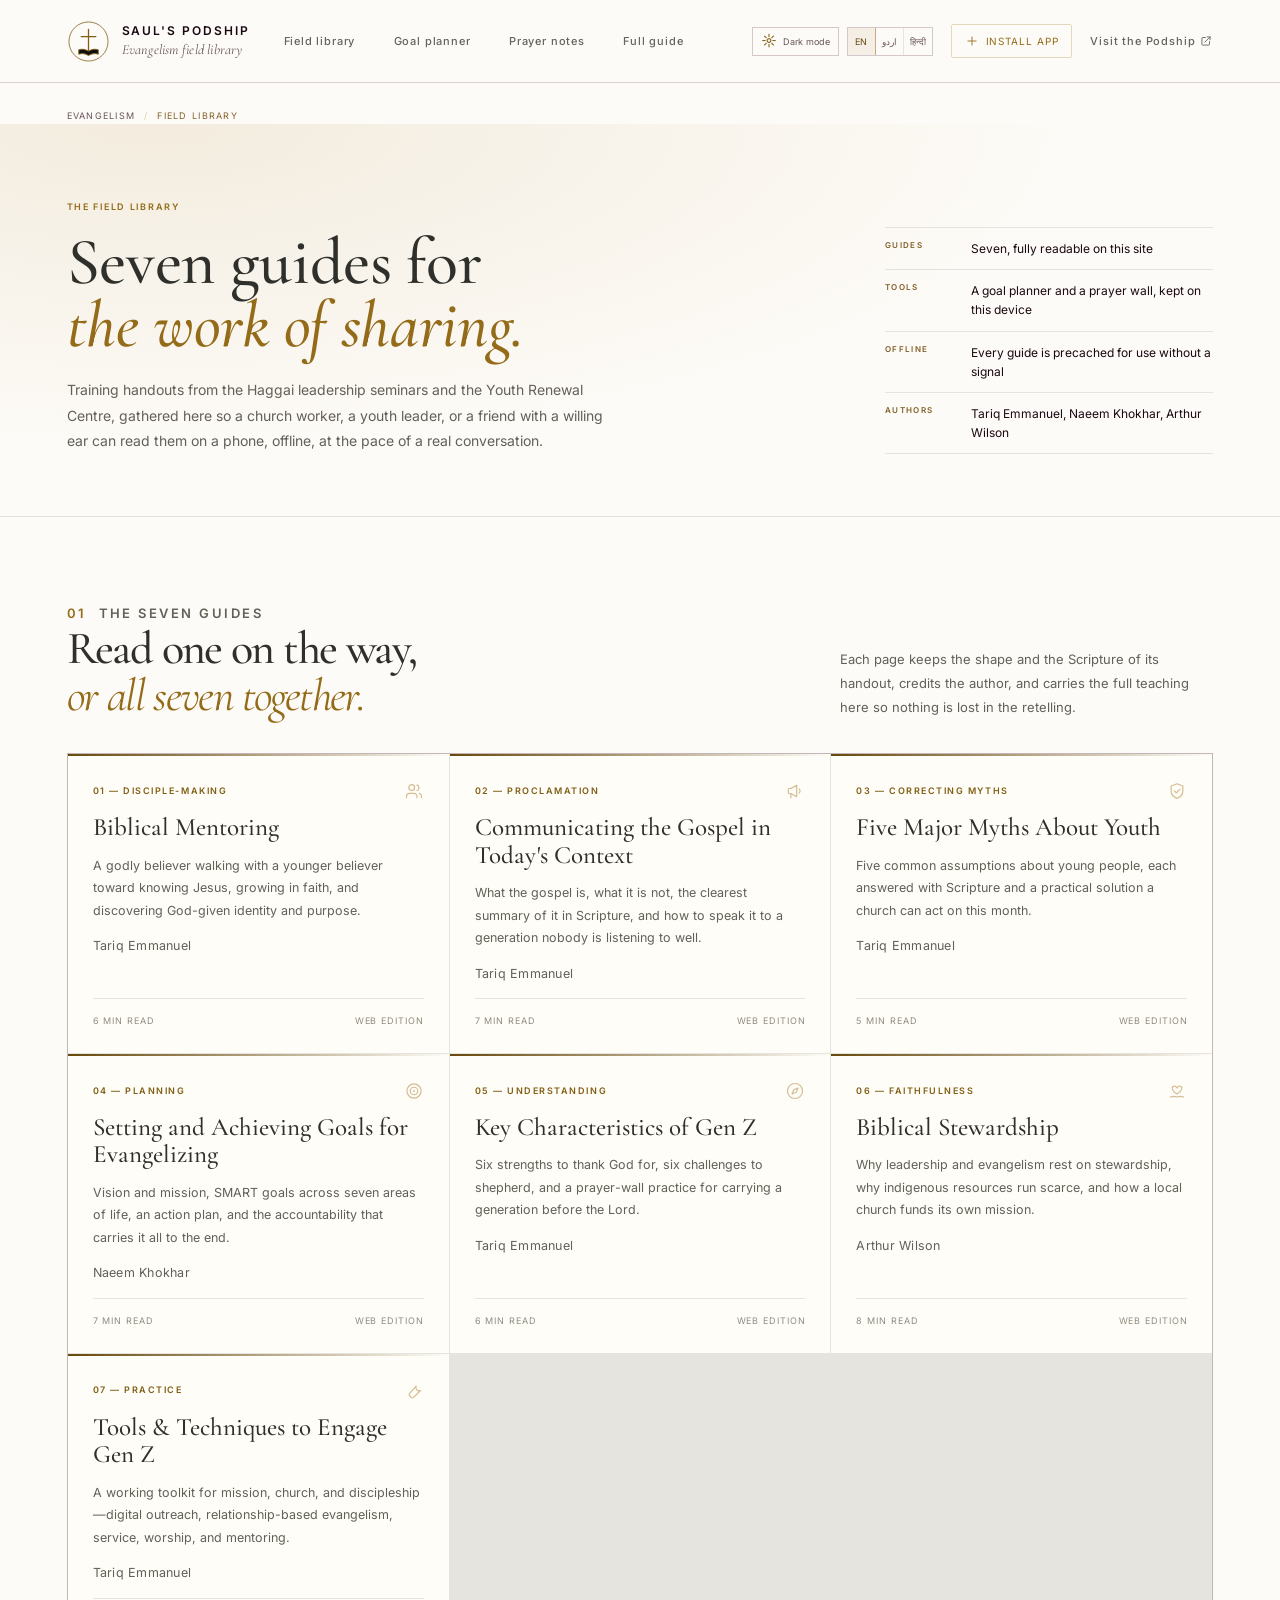
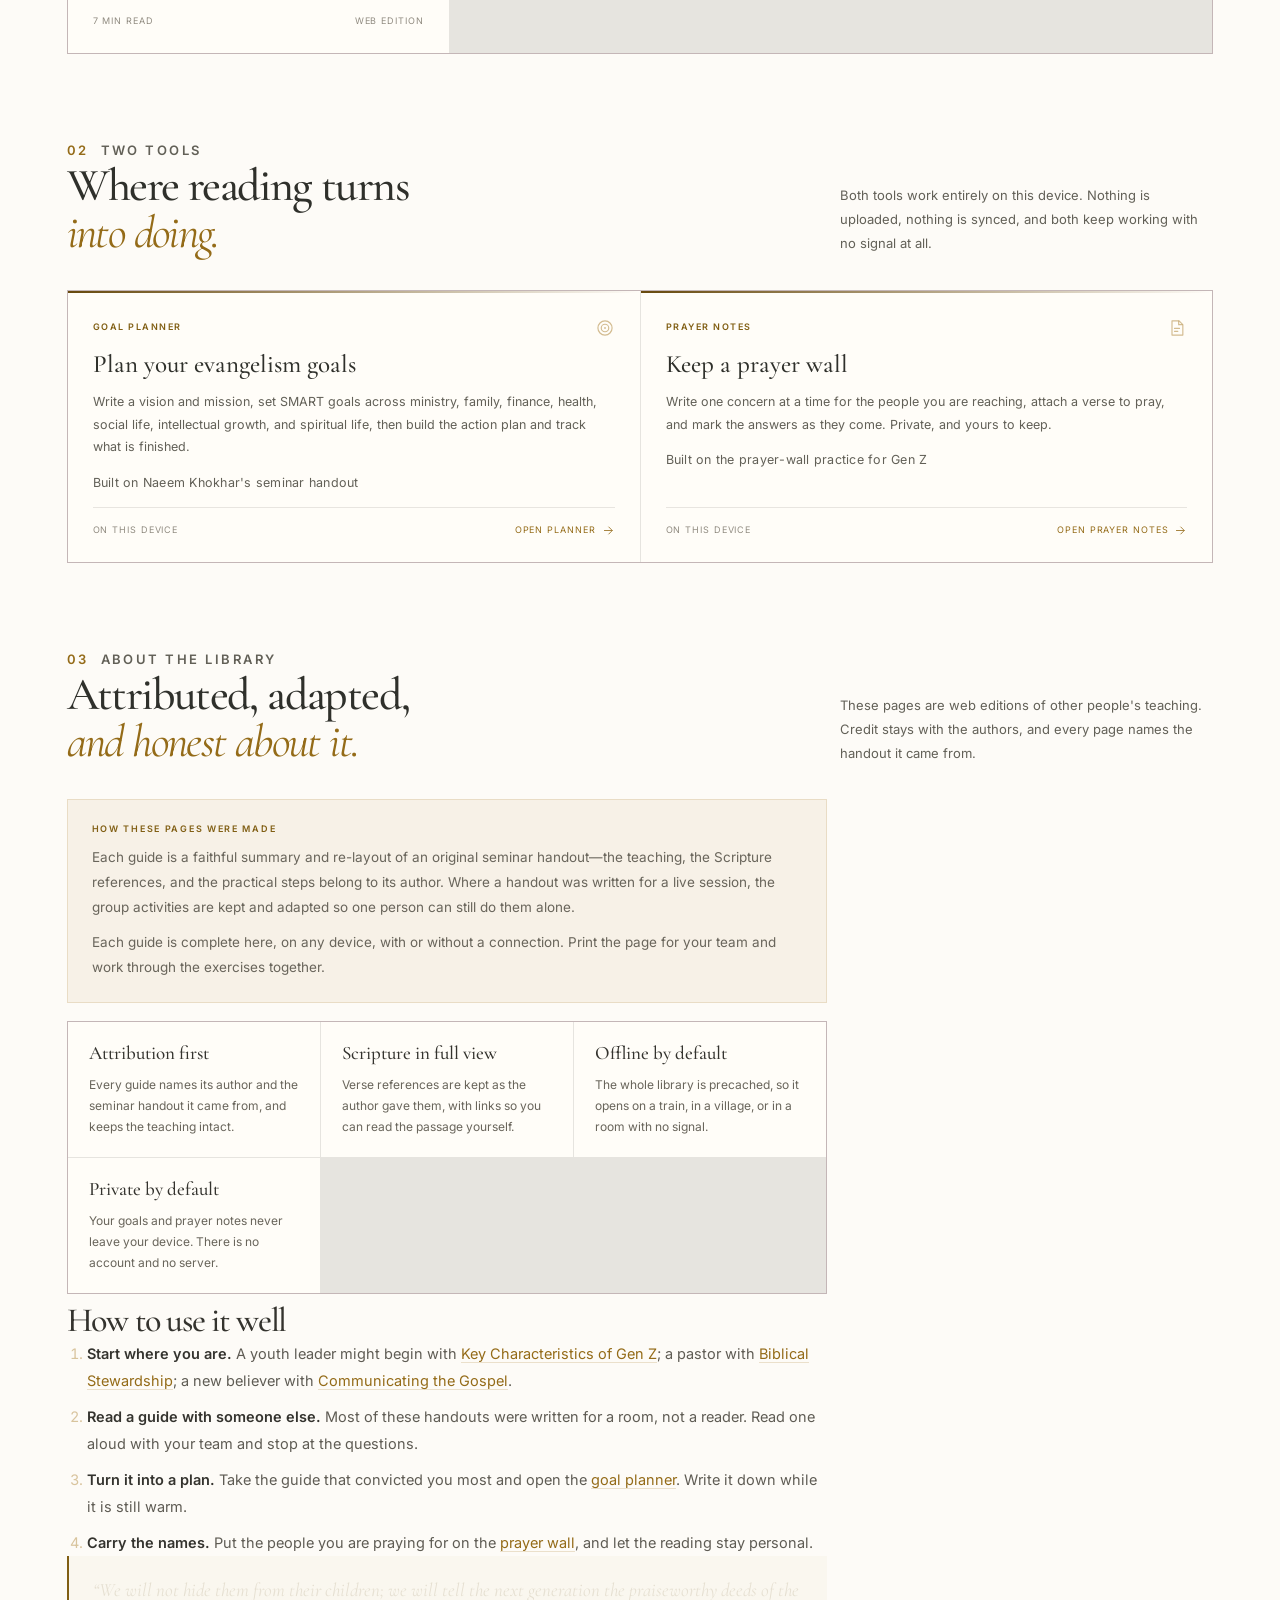
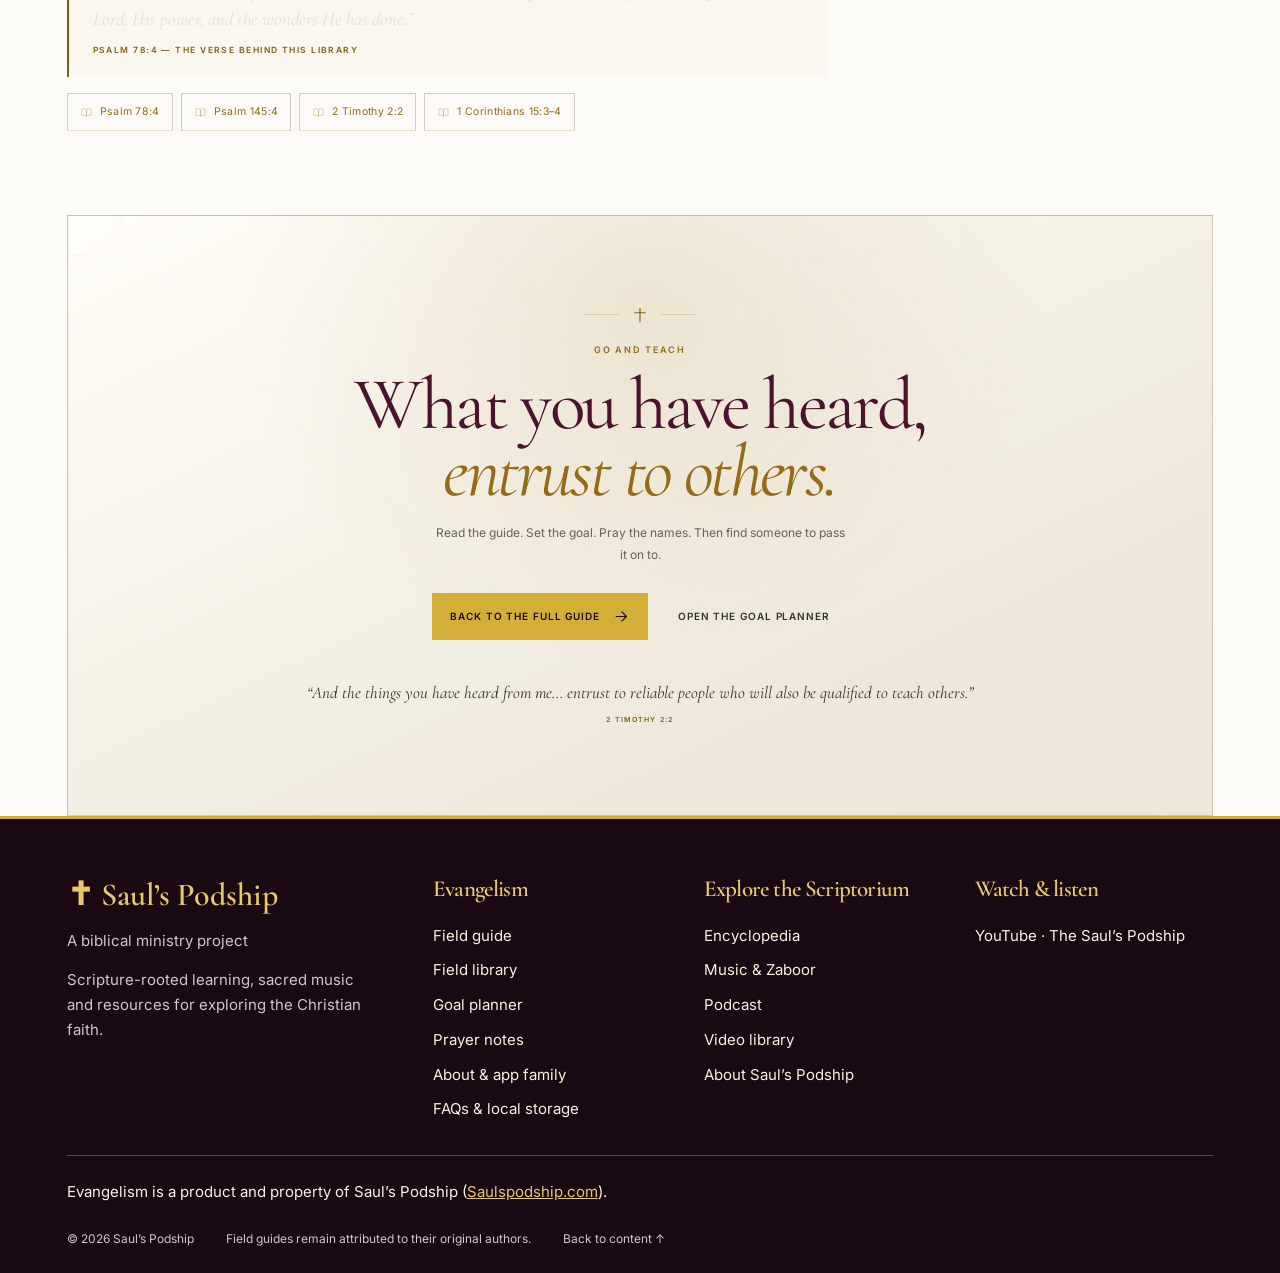
==== commit 9ea5aafb: "Fix 2 Nov 2026 Ahrefs audit: sitemap, canonical library URL, metadata and dead Drive links - Regener" ====
--- a/library/index.html
+++ b/library/index.html
@@ -9,12 +9,12 @@
   <meta name="apple-mobile-web-app-capable" content="yes">
   <meta name="apple-mobile-web-app-title" content="Field Library">
   <meta name="apple-mobile-web-app-status-bar-style" content="black-translucent">
-  <meta name="description" content="The Evangelism Field Library from Saul's Podship: seven attributed guides on mentoring, communicating the gospel, Gen Z, stewardship, and goal setting—plus an on-device goal planner and prayer-note tool.">
+  <meta name="description" content="Seven attributed guides on mentoring, the gospel, Gen Z, stewardship and goal setting, plus an offline goal planner and a private prayer wall.">
   <meta property="og:type" content="website">
   <meta property="og:title" content="The Field Library — Evangelism by Saul's Podship">
   <meta property="og:description" content="Seven attributed field guides, an evangelism goal planner, and a private prayer wall. Readable offline, carried with you.">
   <meta property="og:url" content="https://evangelism.saulspodship.com/library/">
-  <meta property="og:image" content="https://www.saulspodship.com/images/hero/last-supper-v2-1920.jpg">
+  <meta property="og:image" content="https://evangelism.saulspodship.com/images/og-evangelism.jpg">
   <meta name="twitter:card" content="summary_large_image">
   <link rel="canonical" href="https://evangelism.saulspodship.com/library/">
   <link rel="icon" href="../icon.svg" type="image/svg+xml">
@@ -38,10 +38,13 @@
     }
   </script>
 <meta property="og:site_name" content="Evangelism · Saul’s Podship">
-<meta property="og:image:alt" content="Evangelism field guide cross and open-book emblem">
+<meta property="og:image:alt" content="Evangelism field guide share card: an open Bible, a brass cross and stained-glass light">
+<meta property="og:image:width" content="1200">
+<meta property="og:image:height" content="630">
+<meta name="twitter:image:alt" content="Evangelism field guide share card: an open Bible, a brass cross and stained-glass light">
 <meta name="twitter:title" content="The Field Library — Evangelism by Saul&#x27;s Podship">
-<meta name="twitter:description" content="The Evangelism Field Library from Saul&#x27;s Podship: seven attributed guides on mentoring, communicating the gospel, Gen Z, stewardship, and goal setting—plus an on-device goal planner and prayer-note tool.">
-<meta name="twitter:image" content="https://evangelism.saulspodship.com/icons/icon-512.png">
+<meta name="twitter:description" content="Seven attributed guides on mentoring, the gospel, Gen Z, stewardship and goal setting, plus an offline goal planner and a private prayer wall.">
+<meta name="twitter:image" content="https://evangelism.saulspodship.com/images/og-evangelism.jpg">
 <script type="application/ld+json">{
   "@context": "https://schema.org",
   "@graph": [
@@ -65,7 +68,7 @@
       "@id": "https://evangelism.saulspodship.com/library/#webpage",
       "url": "https://evangelism.saulspodship.com/library/",
       "name": "The Field Library — Evangelism by Saul's Podship",
-      "description": "The Evangelism Field Library from Saul's Podship: seven attributed guides on mentoring, communicating the gospel, Gen Z, stewardship, and goal setting—plus an on-device goal planner and prayer-note tool.",
+      "description": "Seven attributed guides on mentoring, the gospel, Gen Z, stewardship and goal setting, plus an offline goal planner and a private prayer wall.",
       "isPartOf": {
         "@id": "https://evangelism.saulspodship.com/#website"
       },
@@ -100,7 +103,7 @@
 
   <header class="site-header">
     <div class="container header-inner">
-      <a class="brand" href="../index.html#top" aria-label="Saul's Podship Evangelism, back to the main guide">
+      <a class="brand" href="/#top" aria-label="Saul's Podship Evangelism, back to the main guide">
         <span class="brand-mark" aria-hidden="true">
           <svg viewBox="0 0 44 44" fill="none">
             <circle cx="22" cy="22" r="20" stroke="currentColor" stroke-width=".8"/>
@@ -115,10 +118,10 @@
       </a>
 
       <nav class="primary-nav" id="primary-navigation" aria-label="Main navigation">
-        <a href="./index.html" aria-current="page">Field library</a>
+        <a href="/library/" aria-current="page">Field library</a>
         <a href="./goal-planner.html">Goal planner</a>
         <a href="./prayer-notes.html">Prayer notes</a>
-        <a href="../index.html">Full guide</a>
+        <a href="/">Full guide</a>
       </nav>
 
       <div class="header-actions">
@@ -139,7 +142,7 @@
 
   <main id="main">
     <nav class="container lib-breadcrumb" aria-label="Breadcrumb">
-      <a href="../index.html">Evangelism</a>
+      <a href="/">Evangelism</a>
       <span aria-hidden="true">/</span>
       <span>Field library</span>
     </nav>
@@ -153,7 +156,7 @@
         </div>
         <div class="lib-hero-aside">
           <ul class="lib-meta-list">
-            <li><span class="lib-meta-label">Guides</span><span>Seven, with the original handouts linked</span></li>
+            <li><span class="lib-meta-label">Guides</span><span>Seven, fully readable on this site</span></li>
             <li><span class="lib-meta-label">Tools</span><span>A goal planner and a prayer wall, kept on this device</span></li>
             <li><span class="lib-meta-label">Offline</span><span>Every guide is precached for use without a signal</span></li>
             <li><span class="lib-meta-label">Authors</span><span>Tariq Emmanuel, Naeem Khokhar, Arthur Wilson</span></li>
@@ -169,7 +172,7 @@
             <p class="section-kicker"><span>01</span> THE SEVEN GUIDES</p>
             <h2 id="guides-title">Read one on the way,<br><em>or all seven together.</em></h2>
           </div>
-          <p>Each page keeps the shape and the Scripture of its handout, credits the author, and links straight to the original PDF so nothing is lost in the retelling.</p>
+          <p>Each page keeps the shape and the Scripture of its handout, credits the author, and carries the full teaching here so nothing is lost in the retelling.</p>
         </div>
 
         <div class="lib-grid">
@@ -181,7 +184,7 @@
             <p class="lib-author">Tariq Emmanuel</p>
             <div class="lib-card-foot">
               <span>6 min read</span>
-              <a href="https://drive.google.com/file/d/1ynScrq-O4q6jLGSAir9Ioj8bhAijaUOs/view" target="_blank" rel="noopener noreferrer">Original PDF <svg class="icon" aria-hidden="true"><use href="#icon-external"/></svg></a>
+              <span>Web edition</span>
             </div>
           </article>
 
@@ -193,7 +196,7 @@
             <p class="lib-author">Tariq Emmanuel</p>
             <div class="lib-card-foot">
               <span>7 min read</span>
-              <a href="https://drive.google.com/file/d/19FvlzuVMt7J4-38k6rBuWRopaPfUZZEh/view" target="_blank" rel="noopener noreferrer">Original PDF <svg class="icon" aria-hidden="true"><use href="#icon-external"/></svg></a>
+              <span>Web edition</span>
             </div>
           </article>
 
@@ -205,7 +208,7 @@
             <p class="lib-author">Tariq Emmanuel</p>
             <div class="lib-card-foot">
               <span>5 min read</span>
-              <a href="https://drive.google.com/file/d/1_p_4QWaXcfVRJP1x6jk6FS_qruJcHsa_/view" target="_blank" rel="noopener noreferrer">Original PDF <svg class="icon" aria-hidden="true"><use href="#icon-external"/></svg></a>
+              <span>Web edition</span>
             </div>
           </article>
 
@@ -217,7 +220,7 @@
             <p class="lib-author">Naeem Khokhar</p>
             <div class="lib-card-foot">
               <span>7 min read</span>
-              <a href="https://drive.google.com/file/d/1lPfp-_ON4Vf00RZq3TuOQ8KZ8VHHA5n0/view" target="_blank" rel="noopener noreferrer">Original PDF <svg class="icon" aria-hidden="true"><use href="#icon-external"/></svg></a>
+              <span>Web edition</span>
             </div>
           </article>
 
@@ -229,7 +232,7 @@
             <p class="lib-author">Tariq Emmanuel</p>
             <div class="lib-card-foot">
               <span>6 min read</span>
-              <a href="https://drive.google.com/file/d/18EgAlajohCLAGQwzQD5lpCmKlpyasyIP/view" target="_blank" rel="noopener noreferrer">Original PDF <svg class="icon" aria-hidden="true"><use href="#icon-external"/></svg></a>
+              <span>Web edition</span>
             </div>
           </article>
 
@@ -241,7 +244,7 @@
             <p class="lib-author">Arthur Wilson</p>
             <div class="lib-card-foot">
               <span>8 min read</span>
-              <a href="https://drive.google.com/file/d/13BKESXDSlxWLw25SxBGKwfJGszP_u2Ku/view" target="_blank" rel="noopener noreferrer">Original PDF <svg class="icon" aria-hidden="true"><use href="#icon-external"/></svg></a>
+              <span>Web edition</span>
             </div>
           </article>
 
@@ -253,19 +256,7 @@
             <p class="lib-author">Tariq Emmanuel</p>
             <div class="lib-card-foot">
               <span>7 min read</span>
-              <a href="https://drive.google.com/file/d/19NKC6oGOgboirW8AQMB58JGB5kgbtbKB/view" target="_blank" rel="noopener noreferrer">Original PDF <svg class="icon" aria-hidden="true"><use href="#icon-external"/></svg></a>
-            </div>
-          </article>
-
-          <article class="lib-card">
-            <span class="lib-card-tag" aria-hidden="true"></span>
-            <div class="lib-card-top"><span>The whole folder</span><svg class="icon" aria-hidden="true"><use href="#icon-book"/></svg></div>
-            <h3><a href="https://drive.google.com/drive/folders/1Azu7Ndf65LwCeRXCYWHmKSQZjse1ZVE-" target="_blank" rel="noopener noreferrer">Open the source library</a></h3>
-            <p>All seven handouts in one shared Drive folder, exactly as their authors wrote them. Download the originals, print them, hand them out.</p>
-            <p class="lib-author">Shared source material</p>
-            <div class="lib-card-foot">
-              <span>Google Drive</span>
-              <a href="https://drive.google.com/drive/folders/1Azu7Ndf65LwCeRXCYWHmKSQZjse1ZVE-" target="_blank" rel="noopener noreferrer">Open folder <svg class="icon" aria-hidden="true"><use href="#icon-external"/></svg></a>
+              <span>Web edition</span>
             </div>
           </article>
         </div>
@@ -317,20 +308,20 @@
             <p class="section-kicker"><span>03</span> ABOUT THE LIBRARY</p>
             <h2 id="about-title">Attributed, adapted,<br><em>and honest about it.</em></h2>
           </div>
-          <p>These pages are web editions of other people's teaching. Credit stays with the authors, and every page links to the handout it came from.</p>
+          <p>These pages are web editions of other people's teaching. Credit stays with the authors, and every page names the handout it came from.</p>
         </div>
 
         <div class="lib-prose">
           <div class="lib-callout">
             <span class="micro-label">HOW THESE PAGES WERE MADE</span>
             <p>Each guide is a faithful summary and re-layout of an original seminar handout—the teaching, the Scripture references, and the practical steps belong to its author. Where a handout was written for a live session, the group activities are kept and adapted so one person can still do them alone.</p>
-            <p>Read the originals. Print them for your team. The Drive folder is the source, and this library is only a doorway to it.</p>
+            <p>Each guide is complete here, on any device, with or without a connection. Print the page for your team and work through the exercises together.</p>
           </div>
 
           <div class="lib-pillars">
             <div class="lib-pillar">
               <b>Attribution first</b>
-              <p>Every guide names its author, and the header of each page links straight to the original PDF.</p>
+              <p>Every guide names its author and the seminar handout it came from, and keeps the teaching intact.</p>
             </div>
             <div class="lib-pillar">
               <b>Scripture in full view</b>
@@ -376,7 +367,7 @@
           <h2>What you have heard,<br><em>entrust to others.</em></h2>
           <p>Read the guide. Set the goal. Pray the names. Then find someone to pass it on to.</p>
           <div class="closing-actions">
-            <a class="button button-gold" href="../index.html">Back to the full guide <svg class="icon" aria-hidden="true"><use href="#icon-arrow"/></svg></a>
+            <a class="button button-gold" href="/">Back to the full guide <svg class="icon" aria-hidden="true"><use href="#icon-arrow"/></svg></a>
             <a class="button button-quiet" href="./goal-planner.html">Open the goal planner</a>
           </div>
           <div class="closing-scripture">“And the things you have heard from me… entrust to reliable people who will also be qualified to teach others.” <span>2 TIMOTHY 2:2</span></div>
